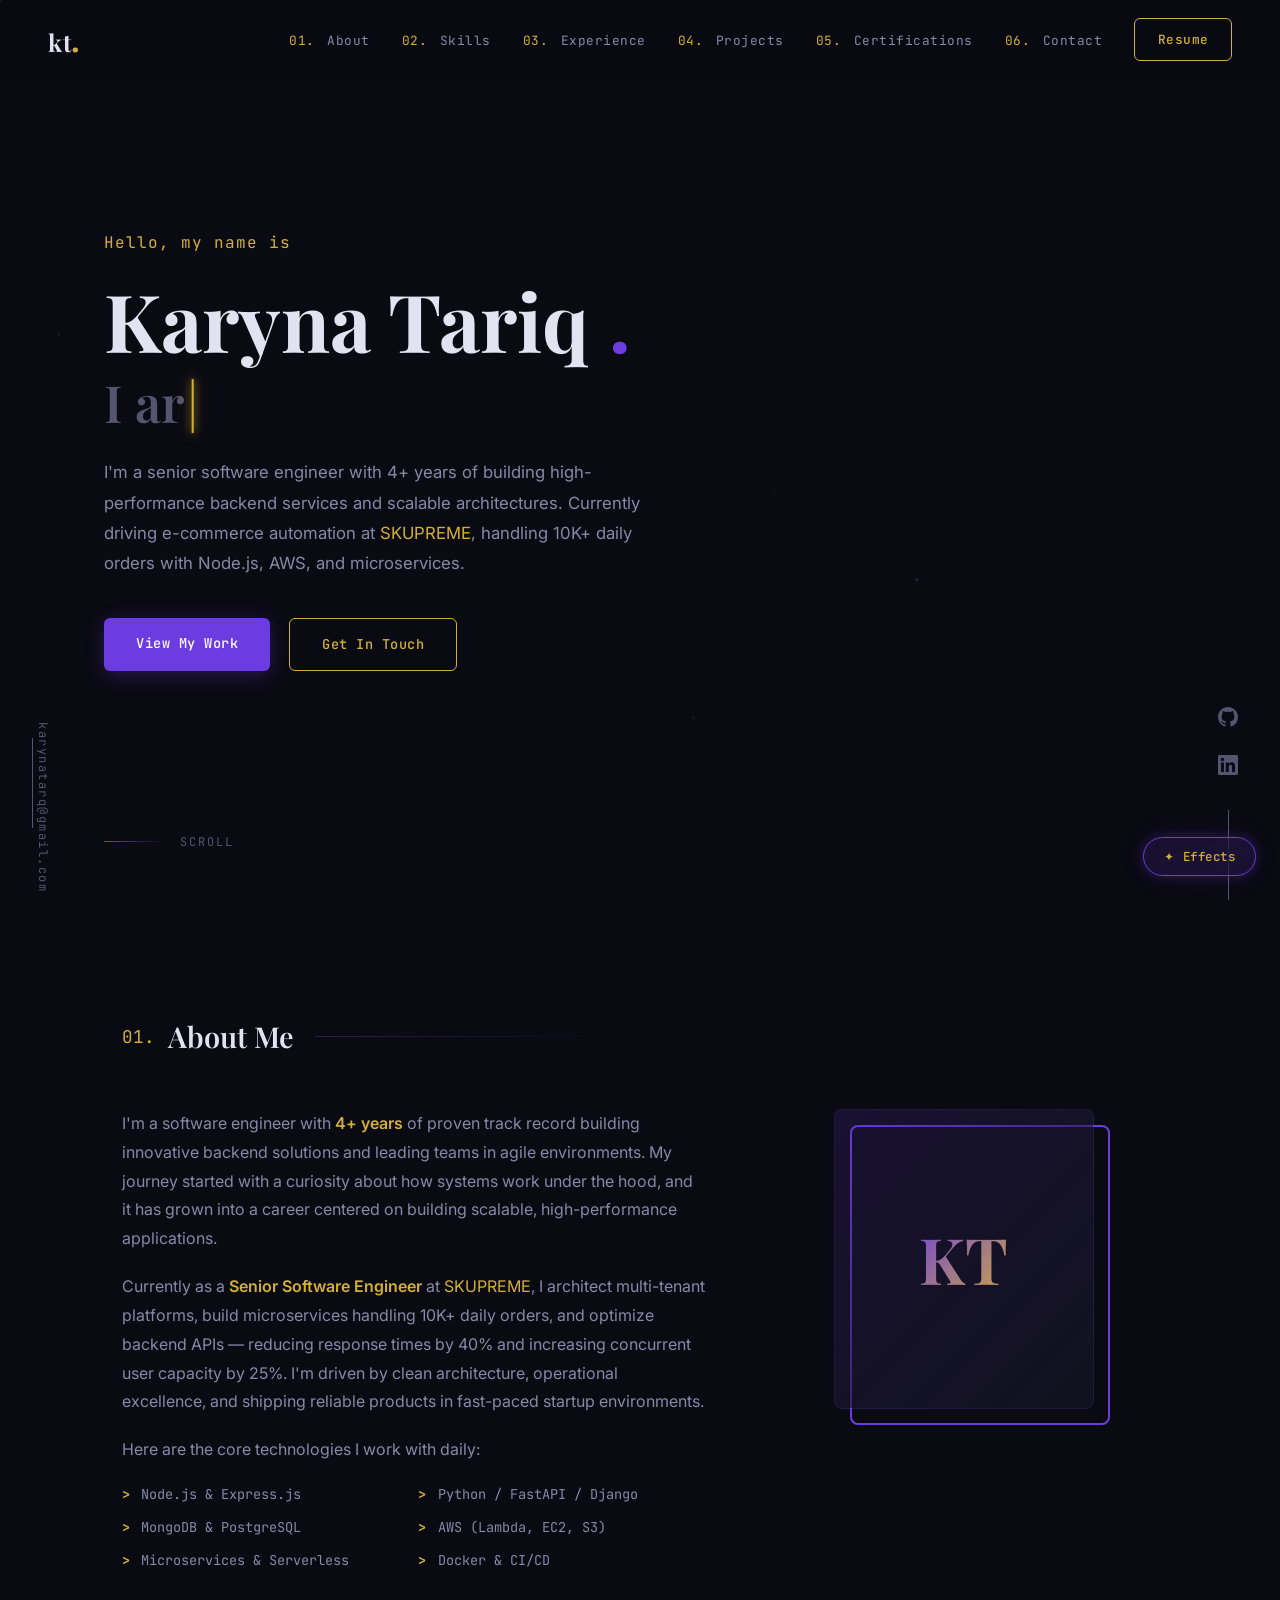
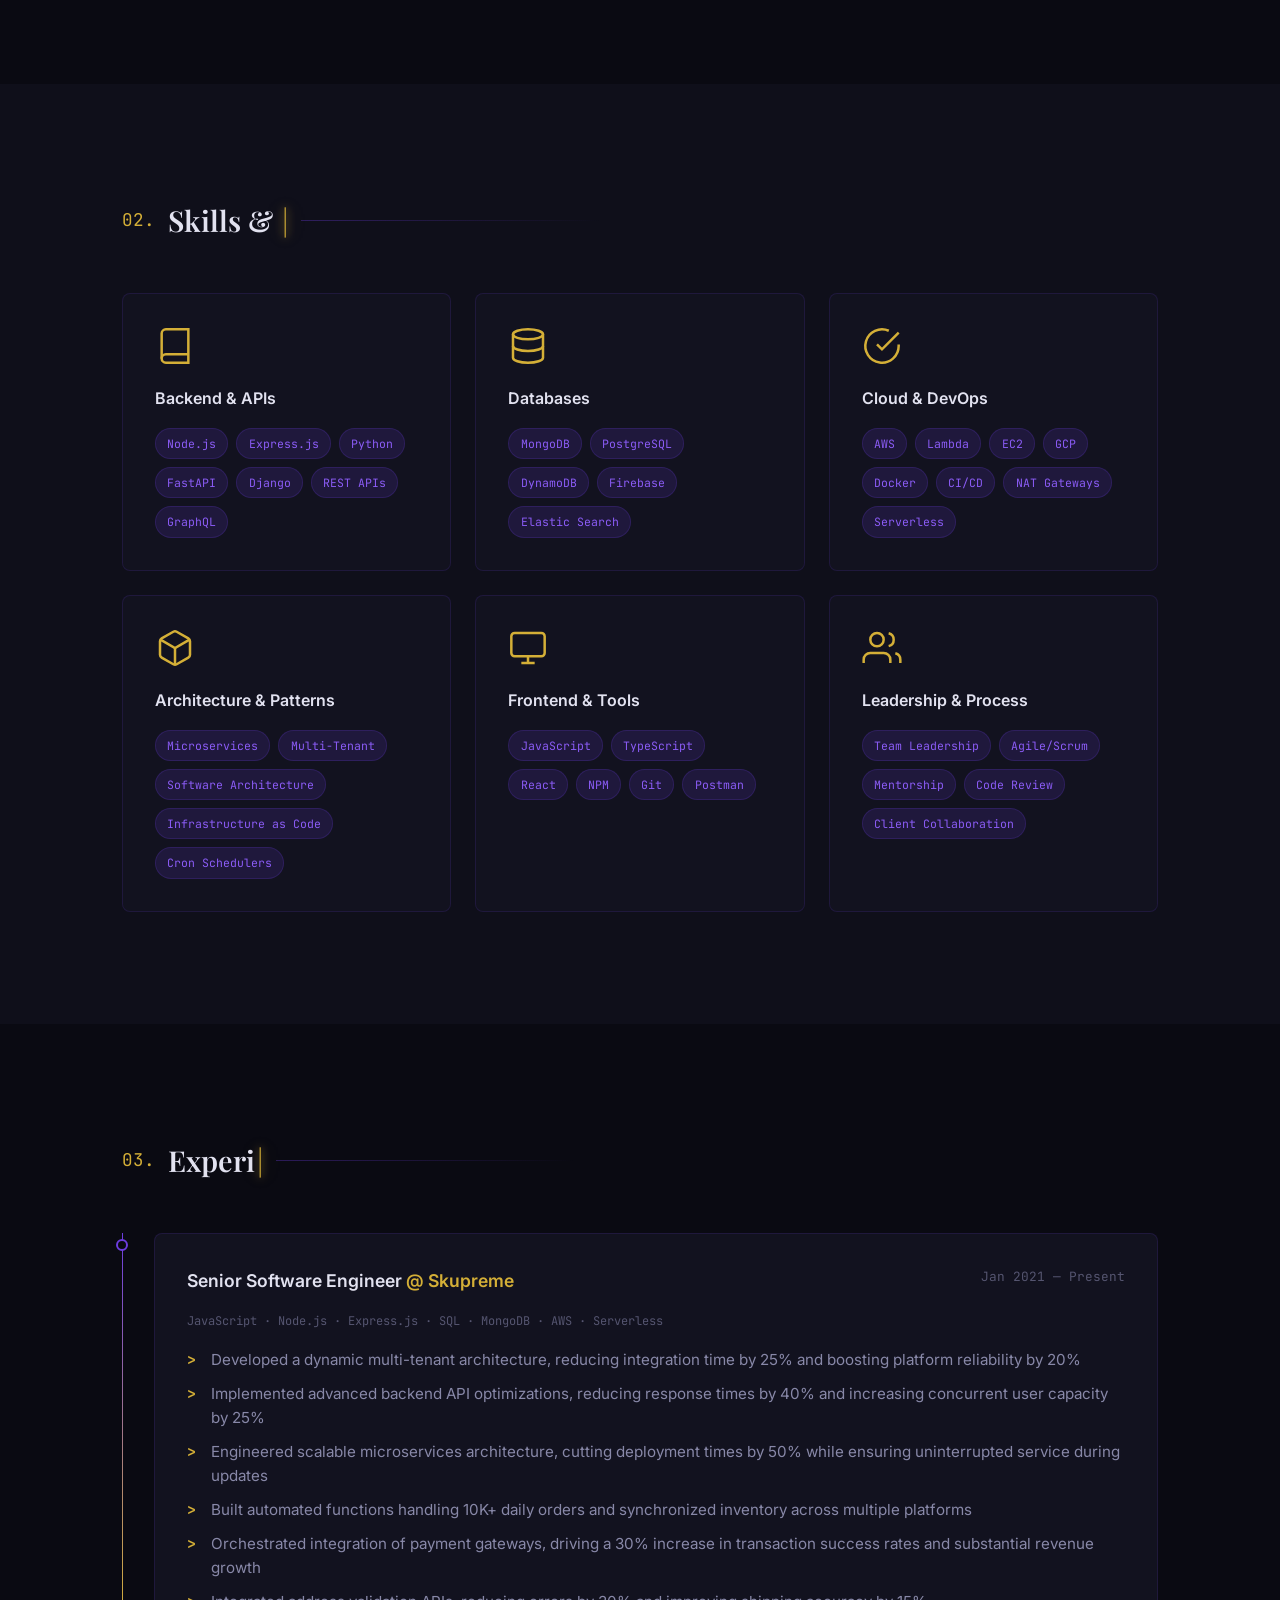
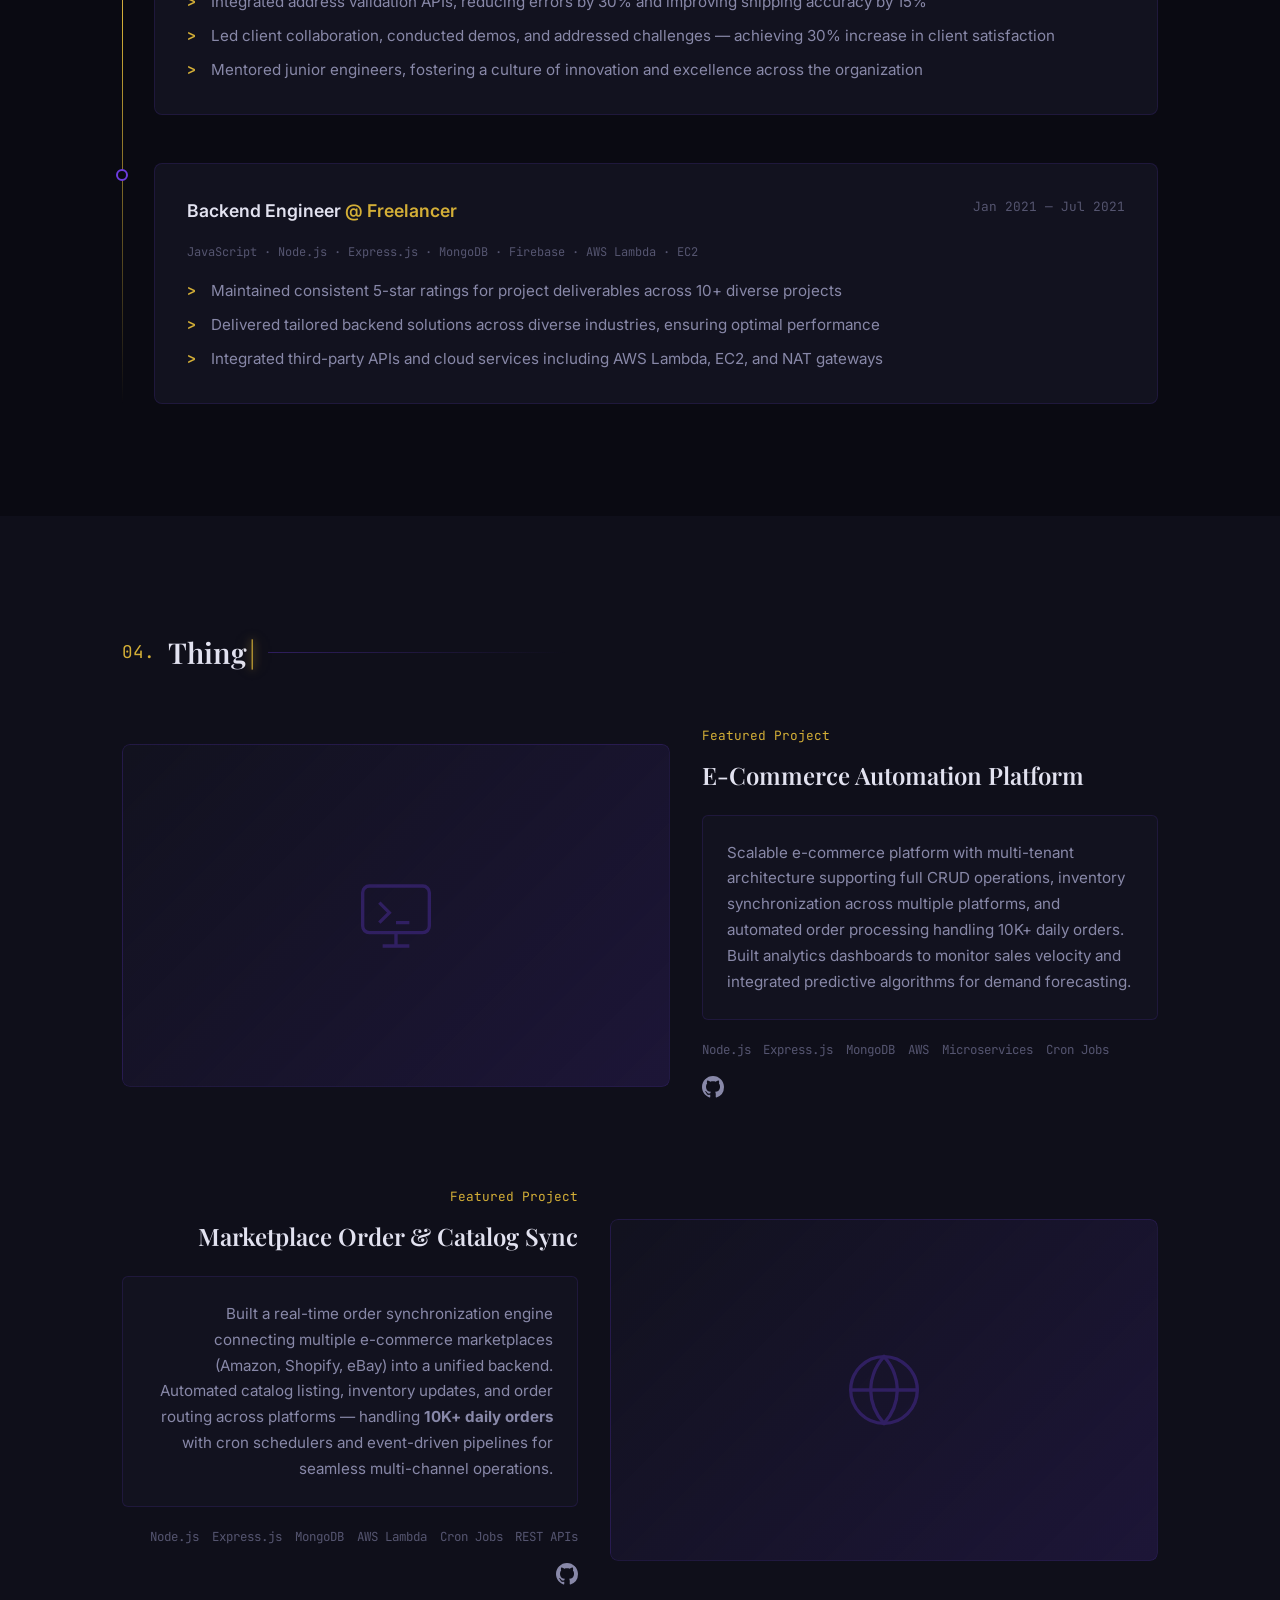
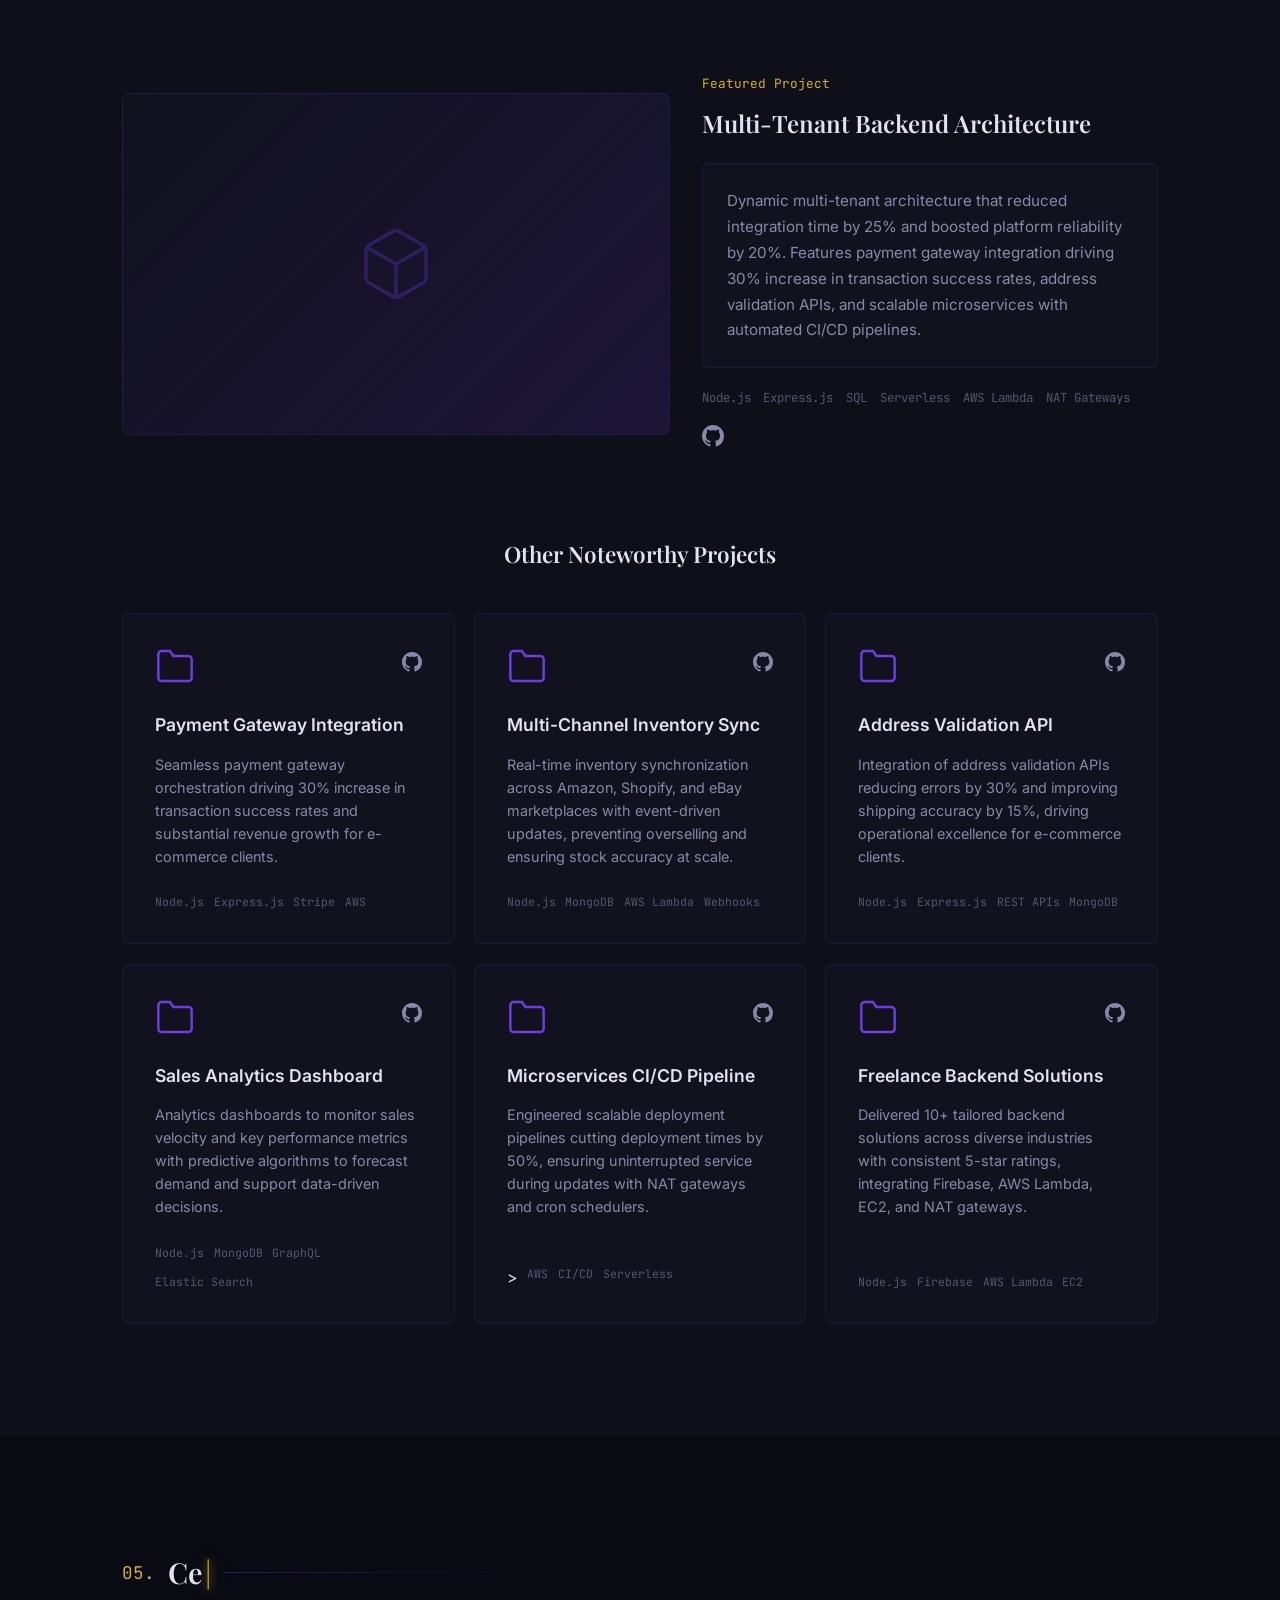
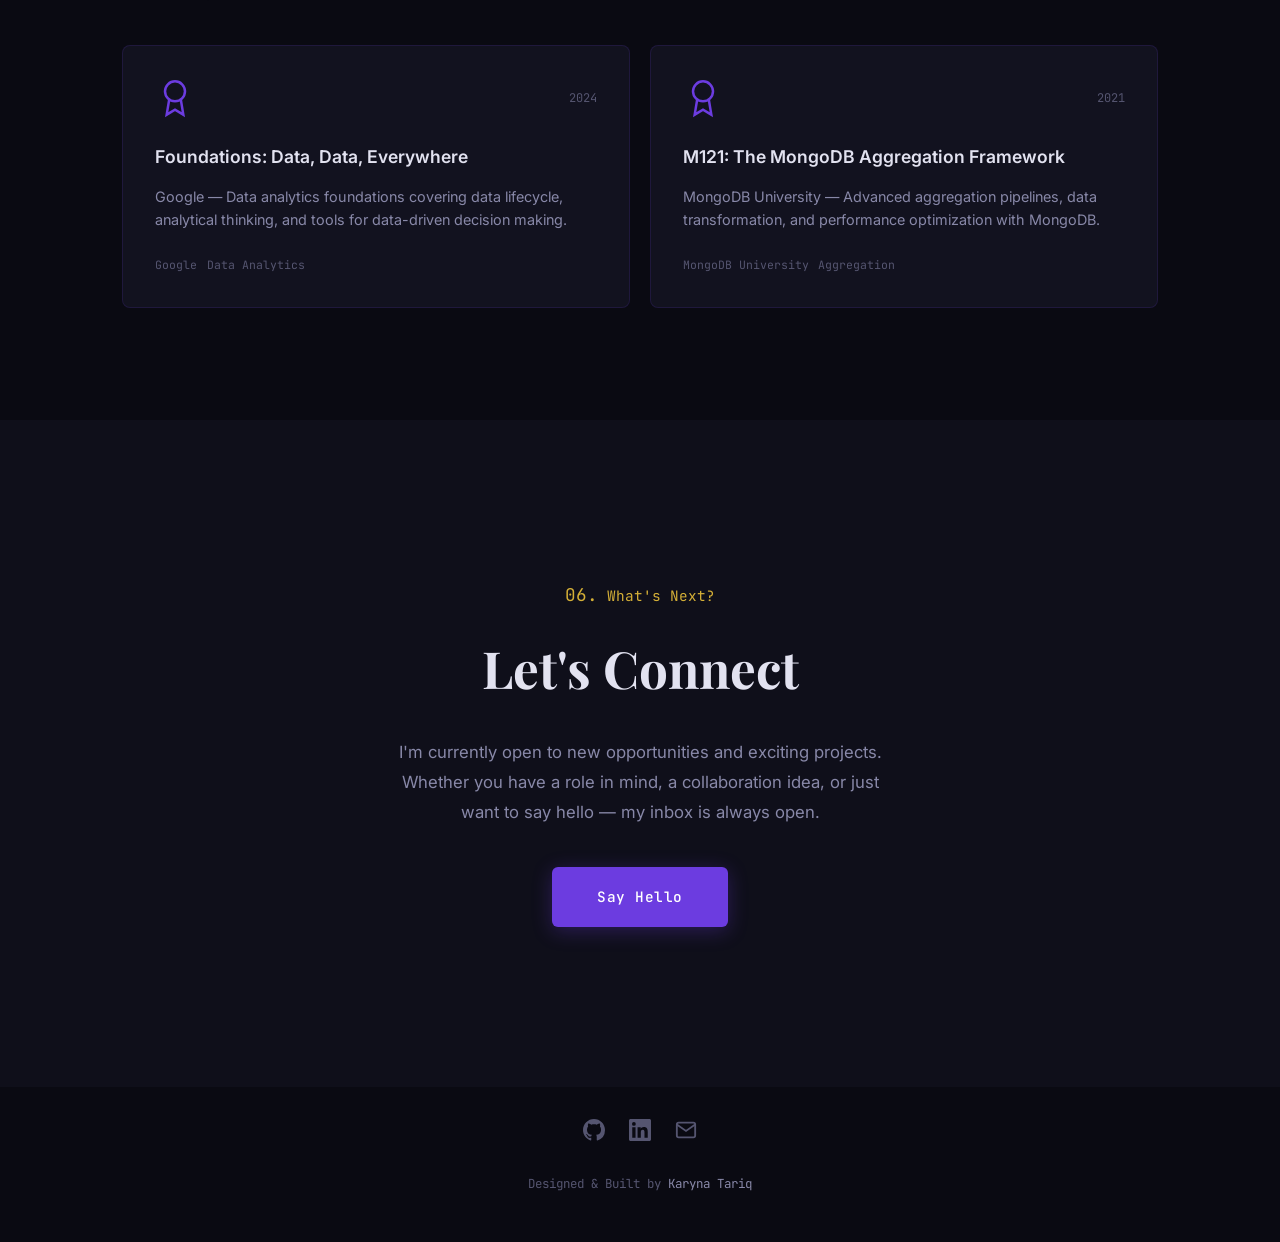
==== index.html @ 2441635c "Initial portfolio with magic animations and effects Made-with: Cursor" ====
<!DOCTYPE html>
<html lang="en">
<head>
  <meta charset="UTF-8" />
  <meta name="viewport" content="width=device-width, initial-scale=1.0" />
  <title>Karyna Tariq — Software Engineer</title>
  <meta name="description" content="Karyna Tariq — Software Engineer specializing in full-stack development, cloud architecture, and building scalable digital experiences." />
  <meta name="theme-color" content="#0a0a12" />
  <link rel="preconnect" href="https://fonts.googleapis.com" />
  <link rel="preconnect" href="https://fonts.gstatic.com" crossorigin />
  <link href="https://fonts.googleapis.com/css2?family=Inter:wght@300;400;500;600;700&family=JetBrains+Mono:wght@400;500&family=Playfair+Display:wght@600;700&display=swap" rel="stylesheet" />
  <link rel="stylesheet" href="style.css" />
</head>
<body>
  <!-- SPOTLIGHT EFFECT -->
  <div class="spotlight" id="spotlight"></div>
  <div class="spotlight-inner" id="spotlightInner"></div>

  <!-- PARTICLES -->
  <canvas id="particles"></canvas>

  <!-- NAVIGATION -->
  <nav class="nav" id="nav">
    <a href="#" class="nav__logo">kt<span class="nav__logo-dot">.</span></a>
    <button class="nav__toggle" id="navToggle" aria-label="Toggle menu">
      <span></span><span></span><span></span>
    </button>
    <ul class="nav__links" id="navLinks">
      <li><a href="#about" class="nav__link"><span class="nav__link-num">01.</span> About</a></li>
      <li><a href="#skills" class="nav__link"><span class="nav__link-num">02.</span> Skills</a></li>
      <li><a href="#experience" class="nav__link"><span class="nav__link-num">03.</span> Experience</a></li>
      <li><a href="#projects" class="nav__link"><span class="nav__link-num">04.</span> Projects</a></li>
      <li><a href="#certifications" class="nav__link"><span class="nav__link-num">05.</span> Certifications</a></li>
      <li><a href="#contact" class="nav__link"><span class="nav__link-num">06.</span> Contact</a></li>
      <li><a href="#" class="btn btn--outline btn--sm">Resume</a></li>
    </ul>
  </nav>

  <!-- EFFECT SWITCHER -->
  <div class="fx-switcher" id="fxSwitcher">
    <button class="fx-switcher__toggle" id="fxToggle" aria-label="Change effect">
      <span>✦</span>
      <span>Effects</span>
    </button>
    <div class="fx-switcher__menu" id="fxMenu">
      <button class="fx-btn active" data-fx="embers">Golden Embers</button>
      <button class="fx-btn" data-fx="sparkle">Sparkles</button>
      <button class="fx-btn" data-fx="smoke">Mystic Smoke</button>
      <button class="fx-btn" data-fx="code">Code Rain</button>
      <button class="fx-btn" data-fx="ink">Ink Splash</button>
      <button class="fx-btn" data-fx="lightning">Lightning</button>
      <button class="fx-btn" data-fx="none">Clean</button>
    </div>
  </div>

  <!-- HERO -->
  <section class="hero" id="hero">
    <div class="hero__content">
      <p class="hero__greeting" data-animate="fade-up" data-delay="200">Hello, my name is</p>
      <h1 class="hero__name" data-animate="fade-up" data-delay="400">
        <span class="typewriter" id="typeName" data-text="Karyna Tariq"></span><span class="hero__dot typewriter-dot" id="typeDot">.</span>
      </h1>
      <h2 class="hero__tagline" data-animate="fade-up" data-delay="600">
        <span class="typewriter" id="typeTagline" data-text="I architect scalable backend systems."></span>
      </h2>
      <p class="hero__description" data-animate="fade-up" data-delay="1800">
        I'm a senior software engineer with 4+ years of building high-performance backend services
        and scalable architectures. Currently driving e-commerce automation at
        <a href="https://skupreme.com" target="_blank" rel="noopener" class="highlight-link">SKUPREME</a>,
        handling 10K+ daily orders with Node.js, AWS, and microservices.
      </p>
      <div class="hero__cta" data-animate="fade-up" data-delay="2200">
        <a href="#projects" class="btn btn--primary">View My Work</a>
        <a href="#contact" class="btn btn--outline">Get In Touch</a>
      </div>
    </div>
    <div class="hero__scroll" data-animate="fade-up" data-delay="1200">
      <div class="hero__scroll-line"></div>
      <span>Scroll</span>
    </div>
  </section>

  <!-- ABOUT -->
  <section class="section" id="about">
    <div class="container">
      <h2 class="section__title" data-animate="fade-up">
        <span class="section__num">01.</span> <span class="typewriter-scroll" data-text="About Me"></span>
      </h2>
      <div class="about">
        <div class="about__text" data-animate="fade-right" data-delay="200">
          <p>
            I'm a software engineer with <strong>4+ years</strong> of proven track record building
            innovative backend solutions and leading teams in agile environments. My journey started
            with a curiosity about how systems work under the hood, and it has grown into a career
            centered on building scalable, high-performance applications.
          </p>
          <p>
            Currently as a <strong>Senior Software Engineer</strong> at
            <a href="https://skupreme.com" target="_blank" rel="noopener" class="highlight-link">SKUPREME</a>,
            I architect multi-tenant platforms, build microservices handling 10K+ daily orders, and
            optimize backend APIs — reducing response times by 40% and increasing concurrent user
            capacity by 25%. I'm driven by clean architecture, operational excellence, and shipping
            reliable products in fast-paced startup environments.
          </p>
          <p>Here are the core technologies I work with daily:</p>
          <ul class="about__tech-list">
            <li>Node.js & Express.js</li>
            <li>Python / FastAPI / Django</li>
            <li>MongoDB & PostgreSQL</li>
            <li>AWS (Lambda, EC2, S3)</li>
            <li>Microservices & Serverless</li>
            <li>Docker & CI/CD</li>
          </ul>
        </div>
        <div class="about__image-wrapper" data-animate="fade-left" data-delay="400">
          <div class="about__image-frame">
            <div class="about__image-placeholder">
              <span class="about__image-initials">KT</span>
            </div>
          </div>
        </div>
      </div>
    </div>
  </section>

  <!-- SKILLS -->
  <section class="section section--alt" id="skills">
    <div class="container">
      <h2 class="section__title" data-animate="fade-up">
        <span class="section__num">02.</span> <span class="typewriter-scroll" data-text="Skills & Expertise"></span>
      </h2>
      <div class="skills-grid" data-stagger="120" data-stagger-dir="alternate">

        <div class="skill-card">
          <div class="skill-card__icon">
            <svg viewBox="0 0 24 24" fill="none" stroke="currentColor" stroke-width="1.5"><path d="M4 19.5A2.5 2.5 0 016.5 17H20"/><path d="M6.5 2H20v20H6.5A2.5 2.5 0 014 19.5v-15A2.5 2.5 0 016.5 2z"/></svg>
          </div>
          <h3 class="skill-card__title">Backend & APIs</h3>
          <div class="skill-card__tags">
            <span>Node.js</span><span>Express.js</span><span>Python</span><span>FastAPI</span><span>Django</span><span>REST APIs</span><span>GraphQL</span>
          </div>
        </div>

        <div class="skill-card">
          <div class="skill-card__icon">
            <svg viewBox="0 0 24 24" fill="none" stroke="currentColor" stroke-width="1.5"><ellipse cx="12" cy="5" rx="9" ry="3"/><path d="M21 12c0 1.66-4 3-9 3s-9-1.34-9-3"/><path d="M3 5v14c0 1.66 4 3 9 3s9-1.34 9-3V5"/></svg>
          </div>
          <h3 class="skill-card__title">Databases</h3>
          <div class="skill-card__tags">
            <span>MongoDB</span><span>PostgreSQL</span><span>DynamoDB</span><span>Firebase</span><span>Elastic Search</span>
          </div>
        </div>

        <div class="skill-card">
          <div class="skill-card__icon">
            <svg viewBox="0 0 24 24" fill="none" stroke="currentColor" stroke-width="1.5"><path d="M22 11.08V12a10 10 0 11-5.93-9.14"/><polyline points="22 4 12 14.01 9 11.01"/></svg>
          </div>
          <h3 class="skill-card__title">Cloud & DevOps</h3>
          <div class="skill-card__tags">
            <span>AWS</span><span>Lambda</span><span>EC2</span><span>GCP</span><span>Docker</span><span>CI/CD</span><span>NAT Gateways</span><span>Serverless</span>
          </div>
        </div>

        <div class="skill-card">
          <div class="skill-card__icon">
            <svg viewBox="0 0 24 24" fill="none" stroke="currentColor" stroke-width="1.5"><path d="M21 16V8a2 2 0 00-1-1.73l-7-4a2 2 0 00-2 0l-7 4A2 2 0 003 8v8a2 2 0 001 1.73l7 4a2 2 0 002 0l7-4A2 2 0 0021 16z"/><polyline points="3.27 6.96 12 12.01 20.73 6.96"/><line x1="12" y1="22.08" x2="12" y2="12"/></svg>
          </div>
          <h3 class="skill-card__title">Architecture & Patterns</h3>
          <div class="skill-card__tags">
            <span>Microservices</span><span>Multi-Tenant</span><span>Software Architecture</span><span>Infrastructure as Code</span><span>Cron Schedulers</span>
          </div>
        </div>

        <div class="skill-card">
          <div class="skill-card__icon">
            <svg viewBox="0 0 24 24" fill="none" stroke="currentColor" stroke-width="1.5"><rect x="2" y="3" width="20" height="14" rx="2"/><path d="M8 21h8M12 17v4"/></svg>
          </div>
          <h3 class="skill-card__title">Frontend & Tools</h3>
          <div class="skill-card__tags">
            <span>JavaScript</span><span>TypeScript</span><span>React</span><span>NPM</span><span>Git</span><span>Postman</span>
          </div>
        </div>

        <div class="skill-card">
          <div class="skill-card__icon">
            <svg viewBox="0 0 24 24" fill="none" stroke="currentColor" stroke-width="1.5"><path d="M17 21v-2a4 4 0 00-4-4H5a4 4 0 00-4 4v2"/><circle cx="9" cy="7" r="4"/><path d="M23 21v-2a4 4 0 00-3-3.87"/><path d="M16 3.13a4 4 0 010 7.75"/></svg>
          </div>
          <h3 class="skill-card__title">Leadership & Process</h3>
          <div class="skill-card__tags">
            <span>Team Leadership</span><span>Agile/Scrum</span><span>Mentorship</span><span>Code Review</span><span>Client Collaboration</span>
          </div>
        </div>

      </div>
    </div>
  </section>

  <!-- EXPERIENCE -->
  <section class="section" id="experience">
    <div class="container">
      <h2 class="section__title" data-animate="fade-up">
        <span class="section__num">03.</span> <span class="typewriter-scroll" data-text="Experience"></span>
      </h2>
      <div class="timeline" data-stagger="250" data-stagger-dir="right">

        <div class="timeline__item">
          <div class="timeline__marker"></div>
          <div class="timeline__content">
            <div class="timeline__header">
              <h3>Senior Software Engineer <span class="highlight-link">@ Skupreme</span></h3>
              <span class="timeline__date">Jan 2021 — Present</span>
            </div>
            <p style="font-family: var(--font-mono); font-size: 0.75rem; color: var(--text-muted); margin-bottom: 1rem;">JavaScript &middot; Node.js &middot; Express.js &middot; SQL &middot; MongoDB &middot; AWS &middot; Serverless</p>
            <ul class="timeline__list">
              <li>Developed a dynamic multi-tenant architecture, reducing integration time by 25% and boosting platform reliability by 20%</li>
              <li>Implemented advanced backend API optimizations, reducing response times by 40% and increasing concurrent user capacity by 25%</li>
              <li>Engineered scalable microservices architecture, cutting deployment times by 50% while ensuring uninterrupted service during updates</li>
              <li>Built automated functions handling 10K+ daily orders and synchronized inventory across multiple platforms</li>
              <li>Orchestrated integration of payment gateways, driving a 30% increase in transaction success rates and substantial revenue growth</li>
              <li>Integrated address validation APIs, reducing errors by 30% and improving shipping accuracy by 15%</li>
              <li>Led client collaboration, conducted demos, and addressed challenges — achieving 30% increase in client satisfaction</li>
              <li>Mentored junior engineers, fostering a culture of innovation and excellence across the organization</li>
            </ul>
          </div>
        </div>

        <div class="timeline__item">
          <div class="timeline__marker"></div>
          <div class="timeline__content">
            <div class="timeline__header">
              <h3>Backend Engineer <span class="highlight-link">@ Freelancer</span></h3>
              <span class="timeline__date">Jan 2021 — Jul 2021</span>
            </div>
            <p style="font-family: var(--font-mono); font-size: 0.75rem; color: var(--text-muted); margin-bottom: 1rem;">JavaScript &middot; Node.js &middot; Express.js &middot; MongoDB &middot; Firebase &middot; AWS Lambda &middot; EC2</p>
            <ul class="timeline__list">
              <li>Maintained consistent 5-star ratings for project deliverables across 10+ diverse projects</li>
              <li>Delivered tailored backend solutions across diverse industries, ensuring optimal performance</li>
              <li>Integrated third-party APIs and cloud services including AWS Lambda, EC2, and NAT gateways</li>
            </ul>
          </div>
        </div>

      </div>
    </div>
  </section>

  <!-- PROJECTS -->
  <section class="section section--alt" id="projects">
    <div class="container">
      <h2 class="section__title" data-animate="fade-up">
        <span class="section__num">04.</span> <span class="typewriter-scroll" data-text="Things I've Built"></span>
      </h2>

      <!-- FEATURED PROJECTS -->
      <div class="featured-projects">

        <article class="featured-project" data-animate="fade-right">
          <div class="featured-project__image">
            <div class="featured-project__image-placeholder">
              <svg viewBox="0 0 24 24" fill="none" stroke="currentColor" stroke-width="1"><rect x="2" y="3" width="20" height="14" rx="2"/><path d="M8 21h8M12 17v4"/><path d="M7 8l3 3-3 3M12 14h4"/></svg>
            </div>
          </div>
          <div class="featured-project__info">
            <p class="featured-project__label">Featured Project</p>
            <h3 class="featured-project__title">E-Commerce Automation Platform</h3>
            <div class="featured-project__desc">
              <p>Scalable e-commerce platform with multi-tenant architecture supporting full CRUD operations, inventory
              synchronization across multiple platforms, and automated order processing handling 10K+ daily orders.
              Built analytics dashboards to monitor sales velocity and integrated predictive algorithms for demand forecasting.</p>
            </div>
            <ul class="featured-project__tech">
              <li>Node.js</li><li>Express.js</li><li>MongoDB</li><li>AWS</li><li>Microservices</li><li>Cron Jobs</li>
            </ul>
            <div class="featured-project__links">
              <a href="https://github.com/karynatariq" aria-label="GitHub" class="featured-project__icon-link">
                <svg viewBox="0 0 24 24" fill="currentColor"><path d="M12 0C5.37 0 0 5.37 0 12c0 5.31 3.435 9.795 8.205 11.385.6.105.825-.255.825-.57 0-.285-.015-1.23-.015-2.235-3.015.555-3.795-.735-4.035-1.41-.135-.345-.72-1.41-1.23-1.695-.42-.225-1.02-.78-.015-.795.945-.015 1.62.87 1.845 1.23 1.08 1.815 2.805 1.305 3.495.99.105-.78.42-1.305.765-1.605-2.67-.3-5.46-1.335-5.46-5.925 0-1.305.465-2.385 1.23-3.225-.12-.3-.54-1.53.12-3.18 0 0 1.005-.315 3.3 1.23.96-.27 1.98-.405 3-.405s2.04.135 3 .405c2.295-1.56 3.3-1.23 3.3-1.23.66 1.65.24 2.88.12 3.18.765.84 1.23 1.905 1.23 3.225 0 4.605-2.805 5.625-5.475 5.925.435.375.81 1.095.81 2.22 0 1.605-.015 2.895-.015 3.3 0 .315.225.69.825.57A12.02 12.02 0 0024 12c0-6.63-5.37-12-12-12z"/></svg>
              </a>
            </div>
          </div>
        </article>

        <article class="featured-project featured-project--reverse" data-animate="fade-left">
          <div class="featured-project__image">
            <div class="featured-project__image-placeholder">
              <svg viewBox="0 0 24 24" fill="none" stroke="currentColor" stroke-width="1"><circle cx="12" cy="12" r="10"/><path d="M2 12h20M12 2a15.3 15.3 0 014 10 15.3 15.3 0 01-4 10 15.3 15.3 0 01-4-10 15.3 15.3 0 014-10z"/></svg>
            </div>
          </div>
          <div class="featured-project__info">
            <p class="featured-project__label">Featured Project</p>
            <h3 class="featured-project__title">Marketplace Order & Catalog Sync</h3>
            <div class="featured-project__desc">
              <p>Built a real-time order synchronization engine connecting multiple e-commerce marketplaces (Amazon, Shopify, eBay)
              into a unified backend. Automated catalog listing, inventory updates, and order routing across platforms — handling
              <strong>10K+ daily orders</strong> with cron schedulers and event-driven pipelines for seamless multi-channel operations.</p>
            </div>
            <ul class="featured-project__tech">
              <li>Node.js</li><li>Express.js</li><li>MongoDB</li><li>AWS Lambda</li><li>Cron Jobs</li><li>REST APIs</li>
            </ul>
            <div class="featured-project__links">
              <a href="https://github.com/karynatariq" aria-label="GitHub" class="featured-project__icon-link">
                <svg viewBox="0 0 24 24" fill="currentColor"><path d="M12 0C5.37 0 0 5.37 0 12c0 5.31 3.435 9.795 8.205 11.385.6.105.825-.255.825-.57 0-.285-.015-1.23-.015-2.235-3.015.555-3.795-.735-4.035-1.41-.135-.345-.72-1.41-1.23-1.695-.42-.225-1.02-.78-.015-.795.945-.015 1.62.87 1.845 1.23 1.08 1.815 2.805 1.305 3.495.99.105-.78.42-1.305.765-1.605-2.67-.3-5.46-1.335-5.46-5.925 0-1.305.465-2.385 1.23-3.225-.12-.3-.54-1.53.12-3.18 0 0 1.005-.315 3.3 1.23.96-.27 1.98-.405 3-.405s2.04.135 3 .405c2.295-1.56 3.3-1.23 3.3-1.23.66 1.65.24 2.88.12 3.18.765.84 1.23 1.905 1.23 3.225 0 4.605-2.805 5.625-5.475 5.925.435.375.81 1.095.81 2.22 0 1.605-.015 2.895-.015 3.3 0 .315.225.69.825.57A12.02 12.02 0 0024 12c0-6.63-5.37-12-12-12z"/></svg>
              </a>
            </div>
          </div>
        </article>

        <article class="featured-project" data-animate="fade-right">
          <div class="featured-project__image">
            <div class="featured-project__image-placeholder">
              <svg viewBox="0 0 24 24" fill="none" stroke="currentColor" stroke-width="1"><path d="M21 16V8a2 2 0 00-1-1.73l-7-4a2 2 0 00-2 0l-7 4A2 2 0 003 8v8a2 2 0 001 1.73l7 4a2 2 0 002 0l7-4A2 2 0 0021 16z"/><polyline points="3.27 6.96 12 12.01 20.73 6.96"/><line x1="12" y1="22.08" x2="12" y2="12"/></svg>
            </div>
          </div>
          <div class="featured-project__info">
            <p class="featured-project__label">Featured Project</p>
            <h3 class="featured-project__title">Multi-Tenant Backend Architecture</h3>
            <div class="featured-project__desc">
              <p>Dynamic multi-tenant architecture that reduced integration time by 25% and boosted platform reliability
              by 20%. Features payment gateway integration driving 30% increase in transaction success rates,
              address validation APIs, and scalable microservices with automated CI/CD pipelines.</p>
            </div>
            <ul class="featured-project__tech">
              <li>Node.js</li><li>Express.js</li><li>SQL</li><li>Serverless</li><li>AWS Lambda</li><li>NAT Gateways</li>
            </ul>
            <div class="featured-project__links">
              <a href="https://github.com/karynatariq" aria-label="GitHub" class="featured-project__icon-link">
                <svg viewBox="0 0 24 24" fill="currentColor"><path d="M12 0C5.37 0 0 5.37 0 12c0 5.31 3.435 9.795 8.205 11.385.6.105.825-.255.825-.57 0-.285-.015-1.23-.015-2.235-3.015.555-3.795-.735-4.035-1.41-.135-.345-.72-1.41-1.23-1.695-.42-.225-1.02-.78-.015-.795.945-.015 1.62.87 1.845 1.23 1.08 1.815 2.805 1.305 3.495.99.105-.78.42-1.305.765-1.605-2.67-.3-5.46-1.335-5.46-5.925 0-1.305.465-2.385 1.23-3.225-.12-.3-.54-1.53.12-3.18 0 0 1.005-.315 3.3 1.23.96-.27 1.98-.405 3-.405s2.04.135 3 .405c2.295-1.56 3.3-1.23 3.3-1.23.66 1.65.24 2.88.12 3.18.765.84 1.23 1.905 1.23 3.225 0 4.605-2.805 5.625-5.475 5.925.435.375.81 1.095.81 2.22 0 1.605-.015 2.895-.015 3.3 0 .315.225.69.825.57A12.02 12.02 0 0024 12c0-6.63-5.37-12-12-12z"/></svg>
              </a>
            </div>
          </div>
        </article>

      </div>

      <!-- OTHER PROJECTS -->
      <h3 class="other-projects__heading" data-animate="fade-up">Other Noteworthy Projects</h3>
      <div class="other-projects-grid" data-stagger="100" data-stagger-dir="alternate">

        <div class="project-card">
          <div class="project-card__header">
            <svg class="project-card__folder" viewBox="0 0 24 24" fill="none" stroke="currentColor" stroke-width="1.5"><path d="M22 19a2 2 0 01-2 2H4a2 2 0 01-2-2V5a2 2 0 012-2h5l2 3h9a2 2 0 012 2z"/></svg>
            <div class="project-card__links">
              <a href="https://github.com/karynatariq" aria-label="GitHub"><svg viewBox="0 0 24 24" fill="currentColor" width="20"><path d="M12 0C5.37 0 0 5.37 0 12c0 5.31 3.435 9.795 8.205 11.385.6.105.825-.255.825-.57 0-.285-.015-1.23-.015-2.235-3.015.555-3.795-.735-4.035-1.41-.135-.345-.72-1.41-1.23-1.695-.42-.225-1.02-.78-.015-.795.945-.015 1.62.87 1.845 1.23 1.08 1.815 2.805 1.305 3.495.99.105-.78.42-1.305.765-1.605-2.67-.3-5.46-1.335-5.46-5.925 0-1.305.465-2.385 1.23-3.225-.12-.3-.54-1.53.12-3.18 0 0 1.005-.315 3.3 1.23.96-.27 1.98-.405 3-.405s2.04.135 3 .405c2.295-1.56 3.3-1.23 3.3-1.23.66 1.65.24 2.88.12 3.18.765.84 1.23 1.905 1.23 3.225 0 4.605-2.805 5.625-5.475 5.925.435.375.81 1.095.81 2.22 0 1.605-.015 2.895-.015 3.3 0 .315.225.69.825.57A12.02 12.02 0 0024 12c0-6.63-5.37-12-12-12z"/></svg></a>
            </div>
          </div>
          <h4 class="project-card__title">Payment Gateway Integration</h4>
          <p class="project-card__desc">Seamless payment gateway orchestration driving 30% increase in transaction success rates and substantial revenue growth for e-commerce clients.</p>
          <ul class="project-card__tech"><li>Node.js</li><li>Express.js</li><li>Stripe</li><li>AWS</li></ul>
        </div>

        <div class="project-card">
          <div class="project-card__header">
            <svg class="project-card__folder" viewBox="0 0 24 24" fill="none" stroke="currentColor" stroke-width="1.5"><path d="M22 19a2 2 0 01-2 2H4a2 2 0 01-2-2V5a2 2 0 012-2h5l2 3h9a2 2 0 012 2z"/></svg>
            <div class="project-card__links">
              <a href="https://github.com/karynatariq" aria-label="GitHub"><svg viewBox="0 0 24 24" fill="currentColor" width="20"><path d="M12 0C5.37 0 0 5.37 0 12c0 5.31 3.435 9.795 8.205 11.385.6.105.825-.255.825-.57 0-.285-.015-1.23-.015-2.235-3.015.555-3.795-.735-4.035-1.41-.135-.345-.72-1.41-1.23-1.695-.42-.225-1.02-.78-.015-.795.945-.015 1.62.87 1.845 1.23 1.08 1.815 2.805 1.305 3.495.99.105-.78.42-1.305.765-1.605-2.67-.3-5.46-1.335-5.46-5.925 0-1.305.465-2.385 1.23-3.225-.12-.3-.54-1.53.12-3.18 0 0 1.005-.315 3.3 1.23.96-.27 1.98-.405 3-.405s2.04.135 3 .405c2.295-1.56 3.3-1.23 3.3-1.23.66 1.65.24 2.88.12 3.18.765.84 1.23 1.905 1.23 3.225 0 4.605-2.805 5.625-5.475 5.925.435.375.81 1.095.81 2.22 0 1.605-.015 2.895-.015 3.3 0 .315.225.69.825.57A12.02 12.02 0 0024 12c0-6.63-5.37-12-12-12z"/></svg></a>
            </div>
          </div>
          <h4 class="project-card__title">Multi-Channel Inventory Sync</h4>
          <p class="project-card__desc">Real-time inventory synchronization across Amazon, Shopify, and eBay marketplaces with event-driven updates, preventing overselling and ensuring stock accuracy at scale.</p>
          <ul class="project-card__tech"><li>Node.js</li><li>MongoDB</li><li>AWS Lambda</li><li>Webhooks</li></ul>
        </div>

        <div class="project-card">
          <div class="project-card__header">
            <svg class="project-card__folder" viewBox="0 0 24 24" fill="none" stroke="currentColor" stroke-width="1.5"><path d="M22 19a2 2 0 01-2 2H4a2 2 0 01-2-2V5a2 2 0 012-2h5l2 3h9a2 2 0 012 2z"/></svg>
            <div class="project-card__links">
              <a href="https://github.com/karynatariq" aria-label="GitHub"><svg viewBox="0 0 24 24" fill="currentColor" width="20"><path d="M12 0C5.37 0 0 5.37 0 12c0 5.31 3.435 9.795 8.205 11.385.6.105.825-.255.825-.57 0-.285-.015-1.23-.015-2.235-3.015.555-3.795-.735-4.035-1.41-.135-.345-.72-1.41-1.23-1.695-.42-.225-1.02-.78-.015-.795.945-.015 1.62.87 1.845 1.23 1.08 1.815 2.805 1.305 3.495.99.105-.78.42-1.305.765-1.605-2.67-.3-5.46-1.335-5.46-5.925 0-1.305.465-2.385 1.23-3.225-.12-.3-.54-1.53.12-3.18 0 0 1.005-.315 3.3 1.23.96-.27 1.98-.405 3-.405s2.04.135 3 .405c2.295-1.56 3.3-1.23 3.3-1.23.66 1.65.24 2.88.12 3.18.765.84 1.23 1.905 1.23 3.225 0 4.605-2.805 5.625-5.475 5.925.435.375.81 1.095.81 2.22 0 1.605-.015 2.895-.015 3.3 0 .315.225.69.825.57A12.02 12.02 0 0024 12c0-6.63-5.37-12-12-12z"/></svg></a>
            </div>
          </div>
          <h4 class="project-card__title">Address Validation API</h4>
          <p class="project-card__desc">Integration of address validation APIs reducing errors by 30% and improving shipping accuracy by 15%, driving operational excellence for e-commerce clients.</p>
          <ul class="project-card__tech"><li>Node.js</li><li>Express.js</li><li>REST APIs</li><li>MongoDB</li></ul>
        </div>

        <div class="project-card">
          <div class="project-card__header">
            <svg class="project-card__folder" viewBox="0 0 24 24" fill="none" stroke="currentColor" stroke-width="1.5"><path d="M22 19a2 2 0 01-2 2H4a2 2 0 01-2-2V5a2 2 0 012-2h5l2 3h9a2 2 0 012 2z"/></svg>
            <div class="project-card__links">
              <a href="https://github.com/karynatariq" aria-label="GitHub"><svg viewBox="0 0 24 24" fill="currentColor" width="20"><path d="M12 0C5.37 0 0 5.37 0 12c0 5.31 3.435 9.795 8.205 11.385.6.105.825-.255.825-.57 0-.285-.015-1.23-.015-2.235-3.015.555-3.795-.735-4.035-1.41-.135-.345-.72-1.41-1.23-1.695-.42-.225-1.02-.78-.015-.795.945-.015 1.62.87 1.845 1.23 1.08 1.815 2.805 1.305 3.495.99.105-.78.42-1.305.765-1.605-2.67-.3-5.46-1.335-5.46-5.925 0-1.305.465-2.385 1.23-3.225-.12-.3-.54-1.53.12-3.18 0 0 1.005-.315 3.3 1.23.96-.27 1.98-.405 3-.405s2.04.135 3 .405c2.295-1.56 3.3-1.23 3.3-1.23.66 1.65.24 2.88.12 3.18.765.84 1.23 1.905 1.23 3.225 0 4.605-2.805 5.625-5.475 5.925.435.375.81 1.095.81 2.22 0 1.605-.015 2.895-.015 3.3 0 .315.225.69.825.57A12.02 12.02 0 0024 12c0-6.63-5.37-12-12-12z"/></svg></a>
            </div>
          </div>
          <h4 class="project-card__title">Sales Analytics Dashboard</h4>
          <p class="project-card__desc">Analytics dashboards to monitor sales velocity and key performance metrics with predictive algorithms to forecast demand and support data-driven decisions.</p>
          <ul class="project-card__tech"><li>Node.js</li><li>MongoDB</li><li>GraphQL</li><li>Elastic Search</li></ul>
        </div>

        <div class="project-card">
          <div class="project-card__header">
            <svg class="project-card__folder" viewBox="0 0 24 24" fill="none" stroke="currentColor" stroke-width="1.5"><path d="M22 19a2 2 0 01-2 2H4a2 2 0 01-2-2V5a2 2 0 012-2h5l2 3h9a2 2 0 012 2z"/></svg>
            <div class="project-card__links">
              <a href="https://github.com/karynatariq" aria-label="GitHub"><svg viewBox="0 0 24 24" fill="currentColor" width="20"><path d="M12 0C5.37 0 0 5.37 0 12c0 5.31 3.435 9.795 8.205 11.385.6.105.825-.255.825-.57 0-.285-.015-1.23-.015-2.235-3.015.555-3.795-.735-4.035-1.41-.135-.345-.72-1.41-1.23-1.695-.42-.225-1.02-.78-.015-.795.945-.015 1.62.87 1.845 1.23 1.08 1.815 2.805 1.305 3.495.99.105-.78.42-1.305.765-1.605-2.67-.3-5.46-1.335-5.46-5.925 0-1.305.465-2.385 1.23-3.225-.12-.3-.54-1.53.12-3.18 0 0 1.005-.315 3.3 1.23.96-.27 1.98-.405 3-.405s2.04.135 3 .405c2.295-1.56 3.3-1.23 3.3-1.23.66 1.65.24 2.88.12 3.18.765.84 1.23 1.905 1.23 3.225 0 4.605-2.805 5.625-5.475 5.925.435.375.81 1.095.81 2.22 0 1.605-.015 2.895-.015 3.3 0 .315.225.69.825.57A12.02 12.02 0 0024 12c0-6.63-5.37-12-12-12z"/></svg></a>
            </div>
          </div>
          <h4 class="project-card__title">Microservices CI/CD Pipeline</h4>
          <p class="project-card__desc">Engineered scalable deployment pipelines cutting deployment times by 50%, ensuring uninterrupted service during updates with NAT gateways and cron schedulers.</p>
          <ul class="project-card__tech">><li>AWS</li><li>CI/CD</li><li>Serverless</li></ul>
        </div>

        <div class="project-card">
          <div class="project-card__header">
            <svg class="project-card__folder" viewBox="0 0 24 24" fill="none" stroke="currentColor" stroke-width="1.5"><path d="M22 19a2 2 0 01-2 2H4a2 2 0 01-2-2V5a2 2 0 012-2h5l2 3h9a2 2 0 012 2z"/></svg>
            <div class="project-card__links">
              <a href="https://github.com/karynatariq" aria-label="GitHub"><svg viewBox="0 0 24 24" fill="currentColor" width="20"><path d="M12 0C5.37 0 0 5.37 0 12c0 5.31 3.435 9.795 8.205 11.385.6.105.825-.255.825-.57 0-.285-.015-1.23-.015-2.235-3.015.555-3.795-.735-4.035-1.41-.135-.345-.72-1.41-1.23-1.695-.42-.225-1.02-.78-.015-.795.945-.015 1.62.87 1.845 1.23 1.08 1.815 2.805 1.305 3.495.99.105-.78.42-1.305.765-1.605-2.67-.3-5.46-1.335-5.46-5.925 0-1.305.465-2.385 1.23-3.225-.12-.3-.54-1.53.12-3.18 0 0 1.005-.315 3.3 1.23.96-.27 1.98-.405 3-.405s2.04.135 3 .405c2.295-1.56 3.3-1.23 3.3-1.23.66 1.65.24 2.88.12 3.18.765.84 1.23 1.905 1.23 3.225 0 4.605-2.805 5.625-5.475 5.925.435.375.81 1.095.81 2.22 0 1.605-.015 2.895-.015 3.3 0 .315.225.69.825.57A12.02 12.02 0 0024 12c0-6.63-5.37-12-12-12z"/></svg></a>
            </div>
          </div>
          <h4 class="project-card__title">Freelance Backend Solutions</h4>
          <p class="project-card__desc">Delivered 10+ tailored backend solutions across diverse industries with consistent 5-star ratings, integrating Firebase, AWS Lambda, EC2, and NAT gateways.</p>
          <ul class="project-card__tech"><li>Node.js</li><li>Firebase</li><li>AWS Lambda</li><li>EC2</li></ul>
        </div>

      </div>
    </div>
  </section>

  <!-- CERTIFICATIONS -->
  <section class="section" id="certifications">
    <div class="container">
      <h2 class="section__title" data-animate="fade-up">
        <span class="section__num">05.</span> <span class="typewriter-scroll" data-text="Certifications"></span>
      </h2>
      <div class="other-projects-grid" style="grid-template-columns: repeat(2, 1fr);" data-stagger="200" data-stagger-dir="alternate">
        <div class="project-card">
          <div class="project-card__header">
            <svg class="project-card__folder" viewBox="0 0 24 24" fill="none" stroke="currentColor" stroke-width="1.5"><circle cx="12" cy="8" r="6"/><path d="M15.477 12.89L17 22l-5-3-5 3 1.523-9.11"/></svg>
            <span style="font-family: var(--font-mono); font-size: 0.75rem; color: var(--text-muted);">2024</span>
          </div>
          <h4 class="project-card__title">Foundations: Data, Data, Everywhere</h4>
          <p class="project-card__desc">Google — Data analytics foundations covering data lifecycle, analytical thinking, and tools for data-driven decision making.</p>
          <ul class="project-card__tech"><li>Google</li><li>Data Analytics</li></ul>
        </div>
        <div class="project-card">
          <div class="project-card__header">
            <svg class="project-card__folder" viewBox="0 0 24 24" fill="none" stroke="currentColor" stroke-width="1.5"><circle cx="12" cy="8" r="6"/><path d="M15.477 12.89L17 22l-5-3-5 3 1.523-9.11"/></svg>
            <span style="font-family: var(--font-mono); font-size: 0.75rem; color: var(--text-muted);">2021</span>
          </div>
          <h4 class="project-card__title">M121: The MongoDB Aggregation Framework</h4>
          <p class="project-card__desc">MongoDB University — Advanced aggregation pipelines, data transformation, and performance optimization with MongoDB.</p>
          <ul class="project-card__tech"><li>MongoDB University</li><li>Aggregation</li></ul>
        </div>
      </div>
    </div>
  </section>

  <!-- CONTACT -->
  <section class="section section--alt" id="contact">
    <div class="container container--narrow">
      <div class="contact" data-animate="fade-up">
        <p class="contact__overline"><span class="section__num">06.</span> What's Next?</p>
        <h2 class="contact__title">Let's Connect</h2>
        <p class="contact__text">
          I'm currently open to new opportunities and exciting projects. Whether you have a role
          in mind, a collaboration idea, or just want to say hello — my inbox is always open.
        </p>
        <a href="mailto:karynatarq@gmail.com" class="btn btn--primary btn--lg">Say Hello</a>
      </div>
    </div>
  </section>

  <!-- FOOTER -->
  <footer class="footer">
    <div class="footer__social">
      <a href="https://github.com/karynatariq" target="_blank" rel="noopener" aria-label="GitHub">
        <svg viewBox="0 0 24 24" fill="currentColor"><path d="M12 0C5.37 0 0 5.37 0 12c0 5.31 3.435 9.795 8.205 11.385.6.105.825-.255.825-.57 0-.285-.015-1.23-.015-2.235-3.015.555-3.795-.735-4.035-1.41-.135-.345-.72-1.41-1.23-1.695-.42-.225-1.02-.78-.015-.795.945-.015 1.62.87 1.845 1.23 1.08 1.815 2.805 1.305 3.495.99.105-.78.42-1.305.765-1.605-2.67-.3-5.46-1.335-5.46-5.925 0-1.305.465-2.385 1.23-3.225-.12-.3-.54-1.53.12-3.18 0 0 1.005-.315 3.3 1.23.96-.27 1.98-.405 3-.405s2.04.135 3 .405c2.295-1.56 3.3-1.23 3.3-1.23.66 1.65.24 2.88.12 3.18.765.84 1.23 1.905 1.23 3.225 0 4.605-2.805 5.625-5.475 5.925.435.375.81 1.095.81 2.22 0 1.605-.015 2.895-.015 3.3 0 .315.225.69.825.57A12.02 12.02 0 0024 12c0-6.63-5.37-12-12-12z"/></svg>
      </a>
      <a href="https://www.linkedin.com/in/karyna-tariq/" target="_blank" rel="noopener" aria-label="LinkedIn">
        <svg viewBox="0 0 24 24" fill="currentColor"><path d="M20.447 20.452h-3.554v-5.569c0-1.328-.027-3.037-1.852-3.037-1.853 0-2.136 1.445-2.136 2.939v5.667H9.351V9h3.414v1.561h.046c.477-.9 1.637-1.85 3.37-1.85 3.601 0 4.267 2.37 4.267 5.455v6.286zM5.337 7.433a2.062 2.062 0 01-2.063-2.065 2.064 2.064 0 112.063 2.065zm1.782 13.019H3.555V9h3.564v11.452zM22.225 0H1.771C.792 0 0 .774 0 1.729v20.542C0 23.227.792 24 1.771 24h20.451C23.2 24 24 23.227 24 22.271V1.729C24 .774 23.2 0 22.222 0h.003z"/></svg>
      </a>
      <a href="mailto:karynatarq@gmail.com" aria-label="Email">
        <svg viewBox="0 0 24 24" fill="none" stroke="currentColor" stroke-width="2"><path d="M4 4h16c1.1 0 2 .9 2 2v12c0 1.1-.9 2-2 2H4c-1.1 0-2-.9-2-2V6c0-1.1.9-2 2-2z"/><polyline points="22,6 12,13 2,6"/></svg>
      </a>
    </div>
    <p class="footer__credit">
      Designed & Built by <a href="https://github.com/karynatariq">Karyna Tariq</a>
    </p>
  </footer>

  <!-- SIDE ELEMENTS -->
  <div class="side-element side-element--left">
    <a href="mailto:karynatarq@gmail.com" class="side-element__email">karynatarq@gmail.com</a>
  </div>
  <div class="side-element side-element--right">
    <div class="side-element__social">
      <a href="https://github.com/karynatariq" target="_blank" rel="noopener" aria-label="GitHub">
        <svg viewBox="0 0 24 24" fill="currentColor" width="20" height="20"><path d="M12 0C5.37 0 0 5.37 0 12c0 5.31 3.435 9.795 8.205 11.385.6.105.825-.255.825-.57 0-.285-.015-1.23-.015-2.235-3.015.555-3.795-.735-4.035-1.41-.135-.345-.72-1.41-1.23-1.695-.42-.225-1.02-.78-.015-.795.945-.015 1.62.87 1.845 1.23 1.08 1.815 2.805 1.305 3.495.99.105-.78.42-1.305.765-1.605-2.67-.3-5.46-1.335-5.46-5.925 0-1.305.465-2.385 1.23-3.225-.12-.3-.54-1.53.12-3.18 0 0 1.005-.315 3.3 1.23.96-.27 1.98-.405 3-.405s2.04.135 3 .405c2.295-1.56 3.3-1.23 3.3-1.23.66 1.65.24 2.88.12 3.18.765.84 1.23 1.905 1.23 3.225 0 4.605-2.805 5.625-5.475 5.925.435.375.81 1.095.81 2.22 0 1.605-.015 2.895-.015 3.3 0 .315.225.69.825.57A12.02 12.02 0 0024 12c0-6.63-5.37-12-12-12z"/></svg>
      </a>
      <a href="https://www.linkedin.com/in/karyna-tariq/" target="_blank" rel="noopener" aria-label="LinkedIn">
        <svg viewBox="0 0 24 24" fill="currentColor" width="20" height="20"><path d="M20.447 20.452h-3.554v-5.569c0-1.328-.027-3.037-1.852-3.037-1.853 0-2.136 1.445-2.136 2.939v5.667H9.351V9h3.414v1.561h.046c.477-.9 1.637-1.85 3.37-1.85 3.601 0 4.267 2.37 4.267 5.455v6.286zM5.337 7.433a2.062 2.062 0 01-2.063-2.065 2.064 2.064 0 112.063 2.065zm1.782 13.019H3.555V9h3.564v11.452zM22.225 0H1.771C.792 0 0 .774 0 1.729v20.542C0 23.227.792 24 1.771 24h20.451C23.2 24 24 23.227 24 22.271V1.729C24 .774 23.2 0 22.222 0h.003z"/></svg>
      </a>
    </div>
  </div>

  <script src="script.js"></script>
</body>
</html>
---- style.css ----
/* ============================================================
   KARYNA TARIQ — Portfolio
   Theme: Dark & Elegant (Deep Purple / Gold)
   ============================================================ */

/* --- CUSTOM PROPERTIES --- */
:root {
  --bg-primary: #0a0a12;
  --bg-secondary: #0f0f1a;
  --bg-card: #12121f;
  --bg-card-hover: #1a1a2e;

  --text-primary: #e2e2f0;
  --text-secondary: #8888a8;
  --text-muted: #555570;

  --accent-purple: #6c3ce0;
  --accent-purple-light: #8b5cf6;
  --accent-purple-glow: rgba(108, 60, 224, 0.15);
  --accent-gold: #d4af37;
  --accent-gold-light: #e8c957;
  --accent-gold-glow: rgba(212, 175, 55, 0.1);

  --border-color: rgba(108, 60, 224, 0.15);
  --border-color-hover: rgba(108, 60, 224, 0.35);

  --font-sans: 'Inter', -apple-system, BlinkMacSystemFont, 'Segoe UI', sans-serif;
  --font-mono: 'JetBrains Mono', 'Fira Code', monospace;
  --font-display: 'Playfair Display', Georgia, serif;

  --nav-height: 80px;
  --side-width: 40px;
  --max-width: 1100px;
  --transition: 0.3s cubic-bezier(0.4, 0, 0.2, 1);
  --transition-slow: 0.6s cubic-bezier(0.4, 0, 0.2, 1);
}

/* --- RESET & BASE --- */
*, *::before, *::after { box-sizing: border-box; margin: 0; padding: 0; }

html {
  scroll-behavior: smooth;
  scroll-padding-top: var(--nav-height);
}

body {
  font-family: var(--font-sans);
  background: var(--bg-primary);
  color: var(--text-primary);
  line-height: 1.7;
  font-size: 16px;
  overflow-x: hidden;
  -webkit-font-smoothing: antialiased;
}

::selection {
  background: var(--accent-purple);
  color: #fff;
}

a { color: var(--accent-gold); text-decoration: none; transition: var(--transition); }
a:hover { color: var(--accent-gold-light); }

ul { list-style: none; }
img { max-width: 100%; display: block; }

.container { max-width: var(--max-width); margin: 0 auto; padding: 0 2rem; }
.container--narrow { max-width: 700px; margin: 0 auto; padding: 0 2rem; }

/* --- SPOTLIGHT EFFECT --- */
.spotlight {
  position: fixed;
  width: 800px;
  height: 800px;
  border-radius: 50%;
  background: radial-gradient(
    circle,
    rgba(108, 60, 224, 0.08) 0%,
    rgba(108, 60, 224, 0.04) 30%,
    transparent 70%
  );
  pointer-events: none;
  z-index: 1;
  transform: translate(-50%, -50%);
  opacity: 0;
  transition: opacity 0.4s;
}

.spotlight-inner {
  position: fixed;
  width: 350px;
  height: 350px;
  border-radius: 50%;
  background: radial-gradient(
    circle,
    rgba(212, 175, 55, 0.06) 0%,
    rgba(108, 60, 224, 0.03) 40%,
    transparent 70%
  );
  pointer-events: none;
  z-index: 1;
  transform: translate(-50%, -50%);
  opacity: 0;
  transition: opacity 0.4s;
}

body:hover .spotlight,
body:hover .spotlight-inner { opacity: 1; }

.spotlight.active {
  width: 1000px;
  height: 1000px;
  background: radial-gradient(
    circle,
    rgba(108, 60, 224, 0.12) 0%,
    rgba(212, 175, 55, 0.04) 30%,
    transparent 65%
  );
}

.spotlight-inner.active {
  width: 450px;
  height: 450px;
  background: radial-gradient(
    circle,
    rgba(212, 175, 55, 0.1) 0%,
    rgba(108, 60, 224, 0.05) 40%,
    transparent 70%
  );
}

/* --- PARTICLES --- */
#particles {
  position: fixed;
  top: 0;
  left: 0;
  width: 100%;
  height: 100%;
  z-index: 0;
  pointer-events: none;
}

/* --- HIGHLIGHT LINK --- */
.highlight-link {
  color: var(--accent-gold);
  position: relative;
}
.highlight-link::after {
  content: '';
  position: absolute;
  bottom: -2px;
  left: 0;
  width: 0;
  height: 1px;
  background: var(--accent-gold);
  transition: var(--transition);
}
.highlight-link:hover::after { width: 100%; }

/* --- BUTTONS --- */
.btn {
  display: inline-block;
  padding: 0.85rem 2rem;
  border-radius: 6px;
  font-family: var(--font-mono);
  font-size: 0.85rem;
  font-weight: 500;
  letter-spacing: 0.5px;
  cursor: pointer;
  transition: var(--transition);
  border: none;
  text-align: center;
}
.btn--primary {
  background: var(--accent-purple);
  color: #fff;
  box-shadow: 0 4px 20px rgba(108, 60, 224, 0.3);
}
.btn--primary:hover {
  background: var(--accent-purple-light);
  color: #fff;
  transform: translateY(-2px);
  box-shadow: 0 8px 30px rgba(108, 60, 224, 0.4);
}
.btn--outline {
  background: transparent;
  color: var(--accent-gold);
  border: 1px solid var(--accent-gold);
}
.btn--outline:hover {
  background: var(--accent-gold-glow);
  color: var(--accent-gold-light);
  transform: translateY(-2px);
}
.btn--sm { padding: 0.6rem 1.4rem; font-size: 0.8rem; }
.btn--lg { padding: 1.1rem 2.8rem; font-size: 0.9rem; }

/* ============================================================
   NAVIGATION
   ============================================================ */
.nav {
  position: fixed;
  top: 0;
  left: 0;
  right: 0;
  height: var(--nav-height);
  display: flex;
  align-items: center;
  justify-content: space-between;
  padding: 0 3rem;
  z-index: 100;
  background: rgba(10, 10, 18, 0.85);
  backdrop-filter: blur(20px);
  -webkit-backdrop-filter: blur(20px);
  border-bottom: 1px solid transparent;
  transition: var(--transition);
}

.nav--scrolled {
  border-bottom-color: var(--border-color);
  box-shadow: 0 10px 30px rgba(0, 0, 0, 0.3);
}

.nav__logo {
  font-family: var(--font-display);
  font-size: 1.5rem;
  font-weight: 700;
  color: var(--text-primary);
  letter-spacing: 0.5px;
}
.nav__logo:hover { color: var(--text-primary); }
.nav__logo-dot { color: var(--accent-gold); font-size: 2rem; }

.nav__links {
  display: flex;
  align-items: center;
  gap: 2rem;
}

.nav__link {
  font-family: var(--font-mono);
  font-size: 0.8rem;
  color: var(--text-secondary);
  letter-spacing: 0.5px;
}
.nav__link:hover { color: var(--accent-gold); }
.nav__link-num { color: var(--accent-gold); margin-right: 4px; }

.nav__toggle {
  display: none;
  flex-direction: column;
  gap: 5px;
  background: none;
  border: none;
  cursor: pointer;
  padding: 4px;
  z-index: 110;
}
.nav__toggle span {
  width: 28px;
  height: 2px;
  background: var(--accent-gold);
  transition: var(--transition);
  border-radius: 2px;
}

/* ============================================================
   HERO
   ============================================================ */
.hero {
  min-height: 100vh;
  display: flex;
  flex-direction: column;
  justify-content: center;
  padding: 0 3rem;
  padding-left: calc(var(--side-width) + 4rem);
  position: relative;
  z-index: 1;
}

.hero__greeting {
  font-family: var(--font-mono);
  font-size: 1rem;
  color: var(--accent-gold);
  margin-bottom: 1.2rem;
  letter-spacing: 1px;
}

.hero__name {
  font-family: var(--font-display);
  font-size: clamp(2.8rem, 7vw, 5rem);
  font-weight: 700;
  color: var(--text-primary);
  line-height: 1.1;
  margin-bottom: 0.5rem;
}
.hero__dot { color: var(--accent-purple); }

.hero__tagline {
  font-family: var(--font-display);
  font-size: clamp(1.8rem, 4.5vw, 3.2rem);
  font-weight: 600;
  color: var(--text-muted);
  line-height: 1.2;
  margin-bottom: 1.5rem;
}

.hero__description {
  max-width: 540px;
  color: var(--text-secondary);
  font-size: 1.05rem;
  line-height: 1.8;
  margin-bottom: 2.5rem;
}

.hero__cta {
  display: flex;
  gap: 1.2rem;
  flex-wrap: wrap;
}

.hero__scroll {
  position: absolute;
  bottom: 3rem;
  left: calc(var(--side-width) + 4rem);
  display: flex;
  align-items: center;
  gap: 1rem;
  font-family: var(--font-mono);
  font-size: 0.75rem;
  color: var(--text-muted);
  letter-spacing: 2px;
  text-transform: uppercase;
}

.hero__scroll-line {
  width: 60px;
  height: 1px;
  background: linear-gradient(90deg, var(--accent-purple), transparent);
  animation: scrollPulse 2s ease-in-out infinite;
}

@keyframes scrollPulse {
  0%, 100% { opacity: 0.3; }
  50% { opacity: 1; }
}

/* ============================================================
   SECTIONS
   ============================================================ */
.section {
  padding: 7rem 0;
  position: relative;
  z-index: 1;
}

.section--alt {
  background: var(--bg-secondary);
}

.section__title {
  font-family: var(--font-display);
  font-size: 1.8rem;
  font-weight: 600;
  color: var(--text-primary);
  margin-bottom: 3rem;
  display: flex;
  align-items: center;
  gap: 0.8rem;
  white-space: nowrap;
}
.section__title::after {
  content: '';
  flex: 1;
  height: 1px;
  background: linear-gradient(90deg, var(--border-color-hover), transparent);
  max-width: 300px;
}
.section__num {
  font-family: var(--font-mono);
  font-size: 1.1rem;
  color: var(--accent-gold);
  font-weight: 400;
}

/* ============================================================
   ABOUT
   ============================================================ */
.about {
  display: grid;
  grid-template-columns: 3fr 2fr;
  gap: 4rem;
  align-items: start;
}

.about__text p {
  color: var(--text-secondary);
  margin-bottom: 1.2rem;
  font-size: 1rem;
  line-height: 1.8;
}
.about__text strong { color: var(--accent-gold); font-weight: 600; }

.about__tech-list {
  display: grid;
  grid-template-columns: repeat(2, 1fr);
  gap: 0.6rem;
  margin-top: 1.2rem;
}
.about__tech-list li {
  font-family: var(--font-mono);
  font-size: 0.85rem;
  color: var(--text-secondary);
  padding-left: 1.2rem;
  position: relative;
}
.about__tech-list li::before {
  content: '>';
  position: absolute;
  left: 0;
  color: var(--accent-gold);
  font-weight: bold;
}

.about__image-wrapper {
  display: flex;
  justify-content: center;
}

.about__image-frame {
  position: relative;
  width: 260px;
  height: 300px;
  border-radius: 8px;
}
.about__image-frame::before {
  content: '';
  position: absolute;
  top: 16px;
  left: 16px;
  right: -16px;
  bottom: -16px;
  border: 2px solid var(--accent-purple);
  border-radius: 8px;
  transition: var(--transition);
  z-index: -1;
}
.about__image-frame:hover::before {
  top: 12px;
  left: 12px;
}

.about__image-placeholder {
  width: 100%;
  height: 100%;
  border-radius: 8px;
  background: linear-gradient(135deg, var(--accent-purple-glow), var(--bg-card));
  border: 1px solid var(--border-color);
  display: flex;
  align-items: center;
  justify-content: center;
  overflow: hidden;
  transition: var(--transition);
}
.about__image-placeholder:hover {
  border-color: var(--accent-purple);
}

.about__image-initials {
  font-family: var(--font-display);
  font-size: 4rem;
  font-weight: 700;
  background: linear-gradient(135deg, var(--accent-purple), var(--accent-gold));
  -webkit-background-clip: text;
  -webkit-text-fill-color: transparent;
  background-clip: text;
}

/* ============================================================
   SKILLS
   ============================================================ */
.skills-grid {
  display: grid;
  grid-template-columns: repeat(3, 1fr);
  gap: 1.5rem;
}

.skill-card {
  background: var(--bg-card);
  border: 1px solid var(--border-color);
  border-radius: 8px;
  padding: 2rem;
  transition: var(--transition);
  position: relative;
  overflow: hidden;
}
.skill-card::before {
  content: '';
  position: absolute;
  top: 0;
  left: 0;
  right: 0;
  height: 2px;
  background: linear-gradient(90deg, var(--accent-purple), var(--accent-gold));
  opacity: 0;
  transition: var(--transition);
}
.skill-card:hover {
  border-color: var(--border-color-hover);
  transform: translateY(-4px);
  box-shadow: 0 10px 40px rgba(108, 60, 224, 0.08);
}
.skill-card:hover::before { opacity: 1; }

.skill-card__icon {
  width: 40px;
  height: 40px;
  color: var(--accent-gold);
  margin-bottom: 1.2rem;
}
.skill-card__icon svg { width: 100%; height: 100%; }

.skill-card__title {
  font-size: 1rem;
  font-weight: 600;
  color: var(--text-primary);
  margin-bottom: 1rem;
}

.skill-card__tags {
  display: flex;
  flex-wrap: wrap;
  gap: 0.5rem;
}
.skill-card__tags span {
  font-family: var(--font-mono);
  font-size: 0.72rem;
  padding: 0.3rem 0.7rem;
  border-radius: 20px;
  background: var(--accent-purple-glow);
  color: var(--accent-purple-light);
  border: 1px solid rgba(108, 60, 224, 0.2);
}

/* ============================================================
   EXPERIENCE / TIMELINE
   ============================================================ */
.timeline {
  position: relative;
  padding-left: 2rem;
}
.timeline::before {
  content: '';
  position: absolute;
  left: 0;
  top: 0;
  bottom: 0;
  width: 1px;
  background: linear-gradient(180deg, var(--accent-purple), var(--accent-gold), transparent);
}

.timeline__item {
  position: relative;
  padding-bottom: 3rem;
}
.timeline__item:last-child { padding-bottom: 0; }

.timeline__marker {
  position: absolute;
  left: -2rem;
  top: 6px;
  width: 12px;
  height: 12px;
  border-radius: 50%;
  background: var(--bg-primary);
  border: 2px solid var(--accent-purple);
  transform: translateX(-50%);
  z-index: 1;
}

.timeline__content {
  background: var(--bg-card);
  border: 1px solid var(--border-color);
  border-radius: 8px;
  padding: 2rem;
  transition: var(--transition);
}
.timeline__content:hover {
  border-color: var(--border-color-hover);
}

.timeline__header {
  display: flex;
  justify-content: space-between;
  align-items: flex-start;
  margin-bottom: 1rem;
  flex-wrap: wrap;
  gap: 0.5rem;
}
.timeline__header h3 {
  font-size: 1.1rem;
  font-weight: 600;
  color: var(--text-primary);
}
.timeline__date {
  font-family: var(--font-mono);
  font-size: 0.8rem;
  color: var(--text-muted);
}

.timeline__list {
  display: flex;
  flex-direction: column;
  gap: 0.6rem;
}
.timeline__list li {
  font-size: 0.95rem;
  color: var(--text-secondary);
  padding-left: 1.5rem;
  position: relative;
  line-height: 1.6;
}
.timeline__list li::before {
  content: '>';
  position: absolute;
  left: 0;
  color: var(--accent-gold);
  font-family: var(--font-mono);
  font-weight: bold;
}

/* ============================================================
   FEATURED PROJECTS
   ============================================================ */
.featured-projects {
  display: flex;
  flex-direction: column;
  gap: 5rem;
  margin-bottom: 5rem;
}

.featured-project {
  display: grid;
  grid-template-columns: 1.2fr 1fr;
  gap: 2rem;
  align-items: center;
}
.featured-project--reverse {
  grid-template-columns: 1fr 1.2fr;
}
.featured-project--reverse .featured-project__image { order: 2; }
.featured-project--reverse .featured-project__info { order: 1; text-align: right; }
.featured-project--reverse .featured-project__tech { justify-content: flex-end; }
.featured-project--reverse .featured-project__links { justify-content: flex-end; }

.featured-project__image {
  border-radius: 8px;
  overflow: hidden;
  position: relative;
}
.featured-project__image-placeholder {
  aspect-ratio: 16/10;
  background: linear-gradient(135deg, var(--bg-card), var(--accent-purple-glow));
  border: 1px solid var(--border-color);
  border-radius: 8px;
  display: flex;
  align-items: center;
  justify-content: center;
  transition: var(--transition);
}
.featured-project__image-placeholder:hover {
  border-color: var(--accent-purple);
}
.featured-project__image-placeholder svg {
  width: 80px;
  height: 80px;
  color: var(--accent-purple);
  opacity: 0.3;
}

.featured-project__label {
  font-family: var(--font-mono);
  font-size: 0.8rem;
  color: var(--accent-gold);
  margin-bottom: 0.5rem;
}

.featured-project__title {
  font-family: var(--font-display);
  font-size: 1.5rem;
  font-weight: 600;
  color: var(--text-primary);
  margin-bottom: 1.2rem;
}
.featured-project__title:hover { color: var(--accent-gold); }

.featured-project__desc {
  background: var(--bg-card);
  border: 1px solid var(--border-color);
  border-radius: 6px;
  padding: 1.5rem;
  margin-bottom: 1.2rem;
}
.featured-project__desc p {
  color: var(--text-secondary);
  font-size: 0.95rem;
  line-height: 1.7;
}

.featured-project__tech {
  display: flex;
  flex-wrap: wrap;
  gap: 0.8rem;
  margin-bottom: 1rem;
}
.featured-project__tech li {
  font-family: var(--font-mono);
  font-size: 0.78rem;
  color: var(--text-muted);
}

.featured-project__links {
  display: flex;
  gap: 1rem;
}
.featured-project__icon-link {
  color: var(--text-secondary);
  transition: var(--transition);
}
.featured-project__icon-link:hover { color: var(--accent-gold); }
.featured-project__icon-link svg { width: 22px; height: 22px; }

/* ============================================================
   OTHER PROJECTS GRID
   ============================================================ */
.other-projects__heading {
  text-align: center;
  font-family: var(--font-display);
  font-size: 1.4rem;
  font-weight: 600;
  color: var(--text-primary);
  margin-bottom: 2.5rem;
}

.other-projects-grid {
  display: grid;
  grid-template-columns: repeat(3, 1fr);
  gap: 1.2rem;
}

.project-card {
  background: var(--bg-card);
  border: 1px solid var(--border-color);
  border-radius: 8px;
  padding: 2rem;
  display: flex;
  flex-direction: column;
  transition: var(--transition);
}
.project-card:hover {
  transform: translateY(-6px);
  border-color: var(--border-color-hover);
  box-shadow: 0 12px 40px rgba(108, 60, 224, 0.08);
}

.project-card__header {
  display: flex;
  justify-content: space-between;
  align-items: center;
  margin-bottom: 1.5rem;
}
.project-card__folder {
  width: 40px;
  height: 40px;
  color: var(--accent-purple);
}
.project-card__links { display: flex; gap: 0.8rem; }
.project-card__links a {
  color: var(--text-secondary);
  transition: var(--transition);
}
.project-card__links a:hover { color: var(--accent-gold); }
.project-card__links svg { width: 20px; height: 20px; }

.project-card__title {
  font-size: 1.1rem;
  font-weight: 600;
  color: var(--text-primary);
  margin-bottom: 0.8rem;
  transition: var(--transition);
}
.project-card:hover .project-card__title { color: var(--accent-gold); }

.project-card__desc {
  color: var(--text-secondary);
  font-size: 0.9rem;
  line-height: 1.6;
  flex: 1;
  margin-bottom: 1.5rem;
}

.project-card__tech {
  display: flex;
  flex-wrap: wrap;
  gap: 0.6rem;
}
.project-card__tech li {
  font-family: var(--font-mono);
  font-size: 0.72rem;
  color: var(--text-muted);
}

/* ============================================================
   CONTACT
   ============================================================ */
.contact {
  text-align: center;
  padding: 3rem 0;
}
.contact__overline {
  font-family: var(--font-mono);
  font-size: 0.9rem;
  color: var(--accent-gold);
  margin-bottom: 1rem;
}
.contact__title {
  font-family: var(--font-display);
  font-size: clamp(2rem, 5vw, 3.2rem);
  font-weight: 700;
  color: var(--text-primary);
  margin-bottom: 1.5rem;
}
.contact__text {
  color: var(--text-secondary);
  font-size: 1.05rem;
  line-height: 1.8;
  max-width: 500px;
  margin: 0 auto 2.5rem;
}

/* ============================================================
   FOOTER
   ============================================================ */
.footer {
  padding: 2rem 0 3rem;
  text-align: center;
  position: relative;
  z-index: 1;
}
.footer__social {
  display: flex;
  justify-content: center;
  gap: 1.5rem;
  margin-bottom: 1.5rem;
}
.footer__social a {
  color: var(--text-muted);
  transition: var(--transition);
}
.footer__social a:hover {
  color: var(--accent-gold);
  transform: translateY(-3px);
}
.footer__social svg { width: 22px; height: 22px; }
.footer__credit {
  font-family: var(--font-mono);
  font-size: 0.78rem;
  color: var(--text-muted);
}
.footer__credit a { color: var(--text-secondary); }
.footer__credit a:hover { color: var(--accent-gold); }

/* ============================================================
   SIDE ELEMENTS
   ============================================================ */
.side-element {
  position: fixed;
  bottom: 0;
  z-index: 10;
  width: var(--side-width);
}
.side-element--left { left: 2rem; }
.side-element--right { right: 2rem; }

.side-element__email {
  font-family: var(--font-mono);
  font-size: 0.75rem;
  color: var(--text-muted);
  letter-spacing: 1.5px;
  writing-mode: vertical-rl;
  text-orientation: mixed;
}
.side-element__email::after {
  content: '';
  display: block;
  width: 1px;
  height: 90px;
  background: var(--text-muted);
  margin: 1rem auto 0;
}
.side-element__email:hover { color: var(--accent-gold); }

.side-element__social {
  display: flex;
  flex-direction: column;
  align-items: center;
  gap: 1.2rem;
}
.side-element__social::after {
  content: '';
  display: block;
  width: 1px;
  height: 90px;
  background: var(--text-muted);
  margin-top: 0.5rem;
}
.side-element__social a {
  color: var(--text-muted);
  transition: var(--transition);
}
.side-element__social a:hover {
  color: var(--accent-gold);
  transform: translateY(-3px);
}
.side-element__social svg { width: 20px; height: 20px; }

/* ============================================================
   SCROLL REVEAL ANIMATIONS
   ============================================================ */

/* Base hidden state */
[data-animate],
[data-stagger] > * {
  opacity: 0;
  filter: blur(8px);
  transition:
    opacity 0.9s cubic-bezier(0.16, 1, 0.3, 1),
    transform 0.9s cubic-bezier(0.16, 1, 0.3, 1),
    filter 0.6s cubic-bezier(0.16, 1, 0.3, 1);
}

/* Section titles: lighter blur so typewriter text stays readable */
.section__title[data-animate] {
  filter: blur(3px);
}

/* --- Default: Fade Up --- */
[data-animate] {
  transform: translateY(80px);
}

/* --- Fade Right (slides in from left) --- */
[data-animate="fade-right"] {
  transform: translateX(-100px) translateY(20px);
}

/* --- Fade Left (slides in from right) --- */
[data-animate="fade-left"] {
  transform: translateX(100px) translateY(20px);
}

/* --- Stagger children: default up --- */
[data-stagger] > * {
  transform: translateY(80px);
}

/* --- Stagger direction: from right --- */
[data-stagger] > .stagger-from-right {
  transform: translateX(100px) translateY(20px);
}

/* --- Stagger direction: from left --- */
[data-stagger] > .stagger-from-left {
  transform: translateX(-100px) translateY(20px);
}

/* --- Visible state for ALL --- */
[data-animate].visible,
[data-stagger] > .visible {
  opacity: 1 !important;
  transform: translateY(0) translateX(0) scale(1) !important;
  filter: blur(0) !important;
}

/* --- Section titles slide --- */
.section__title[data-animate] {
  transform: translateX(-60px);
}

/* --- Contact special --- */
.contact[data-animate] {
  transform: translateY(60px) scale(0.95);
}

/* ============================================================
   EFFECT SWITCHER
   ============================================================ */
.fx-switcher {
  position: fixed;
  bottom: 24px;
  right: 24px;
  z-index: 9000;
}

.fx-switcher__toggle {
  display: flex;
  align-items: center;
  gap: 8px;
  padding: 10px 20px;
  border-radius: 30px;
  border: 1px solid var(--accent-purple);
  background: rgba(108, 60, 224, 0.15);
  backdrop-filter: blur(16px);
  -webkit-backdrop-filter: blur(16px);
  color: var(--accent-gold);
  font-family: var(--font-mono);
  font-size: 0.78rem;
  font-weight: 500;
  cursor: pointer;
  transition: var(--transition);
  letter-spacing: 0.5px;
  box-shadow: 0 0 12px rgba(108, 60, 224, 0.3), 0 0 30px rgba(108, 60, 224, 0.1);
  animation: fxPulse 3s ease-in-out infinite;
}
@keyframes fxPulse {
  0%, 100% { box-shadow: 0 0 12px rgba(108, 60, 224, 0.3), 0 0 30px rgba(108, 60, 224, 0.1); }
  50% { box-shadow: 0 0 18px rgba(108, 60, 224, 0.5), 0 0 40px rgba(212, 175, 55, 0.15); }
}
.fx-switcher__toggle:hover {
  border-color: var(--accent-gold);
  color: var(--accent-gold);
  background: rgba(108, 60, 224, 0.25);
  box-shadow: 0 0 20px rgba(212, 175, 55, 0.4), 0 0 40px rgba(108, 60, 224, 0.2);
  animation: none;
}



.fx-switcher__menu {
  position: absolute;
  top: calc(100% + 8px);
  right: 0;
  min-width: 180px;
  padding: 8px;
  border-radius: 12px;
  border: 1px solid var(--border-color);
  background: rgba(10, 10, 18, 0.95);
  backdrop-filter: blur(20px);
  -webkit-backdrop-filter: blur(20px);
  display: none;
  flex-direction: column;
  gap: 2px;
  box-shadow: 0 15px 40px rgba(0, 0, 0, 0.5);
}
.fx-switcher__menu.open {
  display: flex;
}

.fx-btn {
  padding: 8px 14px;
  border: none;
  border-radius: 8px;
  background: transparent;
  color: var(--text-secondary);
  font-family: var(--font-mono);
  font-size: 0.75rem;
  cursor: pointer;
  text-align: left;
  transition: var(--transition);
}
.fx-btn:hover {
  background: var(--accent-purple-glow);
  color: var(--text-primary);
}
.fx-btn.active {
  background: var(--accent-purple);
  color: #fff;
}

/* --- FX PARTICLE STYLES --- */
.fx-particle { position: fixed; pointer-events: none; z-index: 9998; border-radius: 50%;
  animation: fxLife var(--dur, 1s) ease-out forwards; }
.fx-particle.star { border-radius: 0;
  clip-path: polygon(50% 0%,61% 35%,98% 35%,68% 57%,79% 91%,50% 70%,21% 91%,32% 57%,2% 35%,39% 35%); }
@keyframes fxLife {
  0% { opacity: 1; transform: translate(0,0) scale(1) rotate(0deg); }
  100% { opacity: 0; transform: translate(var(--dx,50px),var(--dy,-50px)) scale(0) rotate(var(--rot,180deg)); }
}

.fx-smoke { position: fixed; pointer-events: none; z-index: 9998; border-radius: 50%;
  animation: smokeLife var(--dur, 1.5s) ease-out forwards; }
@keyframes smokeLife {
  0% { opacity: 0.6; transform: translate(0,0) scale(0.3); filter: blur(8px); }
  100% { opacity: 0; transform: translate(var(--dx,0),var(--dy,-80px)) scale(2); filter: blur(25px); }
}

.fx-ember { position: fixed; pointer-events: none; z-index: 9998; border-radius: 50%;
  animation: emberLife var(--dur, 2s) ease-out forwards; }
@keyframes emberLife {
  0% { opacity: 1; transform: translate(0,0) scale(1); }
  30% { opacity: 0.9; }
  100% { opacity: 0; transform: translate(var(--dx,20px),var(--dy,-150px)) scale(0.2); }
}

.fx-code { position: fixed; pointer-events: none; z-index: 9998;
  font-family: var(--font-mono); font-size: 14px;
  animation: codeLife var(--dur, 1.2s) ease-in forwards; }
@keyframes codeLife {
  0% { opacity: 0.9; transform: translateY(0); }
  100% { opacity: 0; transform: translateY(var(--dy, 100px)); }
}

.fx-ink { position: fixed; pointer-events: none; z-index: 9998; border-radius: 50%;
  animation: inkLife var(--dur, 0.8s) ease-out forwards; }
@keyframes inkLife {
  0% { opacity: 0.7; transform: scale(0.1); }
  50% { opacity: 0.4; transform: scale(1); }
  100% { opacity: 0; transform: scale(1.5); filter: blur(10px); }
}

.fx-bolt { position: fixed; pointer-events: none; z-index: 9998;
  animation: boltLife var(--dur, 0.3s) ease-out forwards; }
@keyframes boltLife {
  0% { opacity: 1; }
  50% { opacity: 0.8; }
  100% { opacity: 0; }
}

.fx-switcher__menu {
  top: auto;
  bottom: calc(100% + 8px);
  right: 0;
  left: auto;
}

@media (max-width: 768px) {
  .fx-switcher { bottom: 20px; right: 20px; }
}

/* --- Typewriter / Magic Quill --- */
.typewriter,
.typewriter-scroll {
  position: relative;
  display: inline;
}

.typewriter::after,
.typewriter-scroll::after {
  content: '|';
  position: relative;
  color: var(--accent-gold);
  font-weight: 300;
  animation: quillBlink 0.7s steps(1) infinite;
  margin-left: 2px;
  text-shadow: 0 0 8px var(--accent-gold), 0 0 20px rgba(212, 175, 55, 0.4);
}

.typewriter.done::after,
.typewriter-scroll.done::after {
  animation: quillFadeOut 0.6s ease forwards;
}

.typewriter-dot {
  opacity: 0;
  transition: opacity 0.3s;
}
.typewriter-dot.show {
  opacity: 1;
}

@keyframes quillBlink {
  0%, 100% { opacity: 1; }
  50% { opacity: 0; }
}

@keyframes quillFadeOut {
  0% { opacity: 1; }
  100% { opacity: 0; }
}

/* Glow on each newly typed letter */
.typewriter-glow {
  display: inline;
  animation: letterGlow 0.8s ease forwards;
}

@keyframes letterGlow {
  0% {
    color: var(--accent-gold);
    text-shadow: 0 0 15px var(--accent-gold), 0 0 30px rgba(212, 175, 55, 0.5);
  }
  100% {
    color: inherit;
    text-shadow: none;
  }
}


/* Fallback for no-JS */
.no-js [data-animate],
.no-js [data-stagger] > * {
  opacity: 1;
  transform: none;
  filter: none;
}

/* ============================================================
   RESPONSIVE
   ============================================================ */
@media (max-width: 1024px) {
  .skills-grid { grid-template-columns: repeat(2, 1fr); }
  .about { grid-template-columns: 1fr; gap: 2.5rem; }
  .about__image-wrapper { justify-content: flex-start; }
  .featured-project,
  .featured-project--reverse { grid-template-columns: 1fr; }
  .featured-project--reverse .featured-project__image { order: 0; }
  .featured-project--reverse .featured-project__info { order: 0; text-align: left; }
  .featured-project--reverse .featured-project__tech { justify-content: flex-start; }
  .featured-project--reverse .featured-project__links { justify-content: flex-start; }
}

@media (max-width: 768px) {
  .hero {
    padding: 0 1.5rem;
    padding-top: calc(var(--nav-height) + 2rem);
  }
  .hero__scroll { display: none; }

  .nav { padding: 0 1.5rem; }
  .nav__links {
    position: fixed;
    top: 0;
    right: -100%;
    width: 70%;
    max-width: 320px;
    height: 100vh;
    background: var(--bg-secondary);
    border-left: 1px solid var(--border-color);
    flex-direction: column;
    justify-content: center;
    align-items: center;
    gap: 2rem;
    transition: var(--transition-slow);
  }
  .nav__links.active { right: 0; }
  .nav__toggle { display: flex; }
  .nav__toggle.active span:nth-child(1) { transform: rotate(45deg) translate(5px, 5px); }
  .nav__toggle.active span:nth-child(2) { opacity: 0; }
  .nav__toggle.active span:nth-child(3) { transform: rotate(-45deg) translate(5px, -5px); }

  .skills-grid { grid-template-columns: 1fr; }
  .other-projects-grid { grid-template-columns: 1fr; }

  .side-element { display: none; }
  .section { padding: 4rem 0; }
  .container { padding: 0 1.5rem; }
  .container--narrow { padding: 0 1.5rem; }
}

@media (max-width: 480px) {
  .hero__name { font-size: 2.4rem; }
  .hero__tagline { font-size: 1.4rem; }
  .hero__cta { flex-direction: column; }
  .hero__cta .btn { width: 100%; }
  .section__title { font-size: 1.4rem; }
  .about__tech-list { grid-template-columns: 1fr; }
}
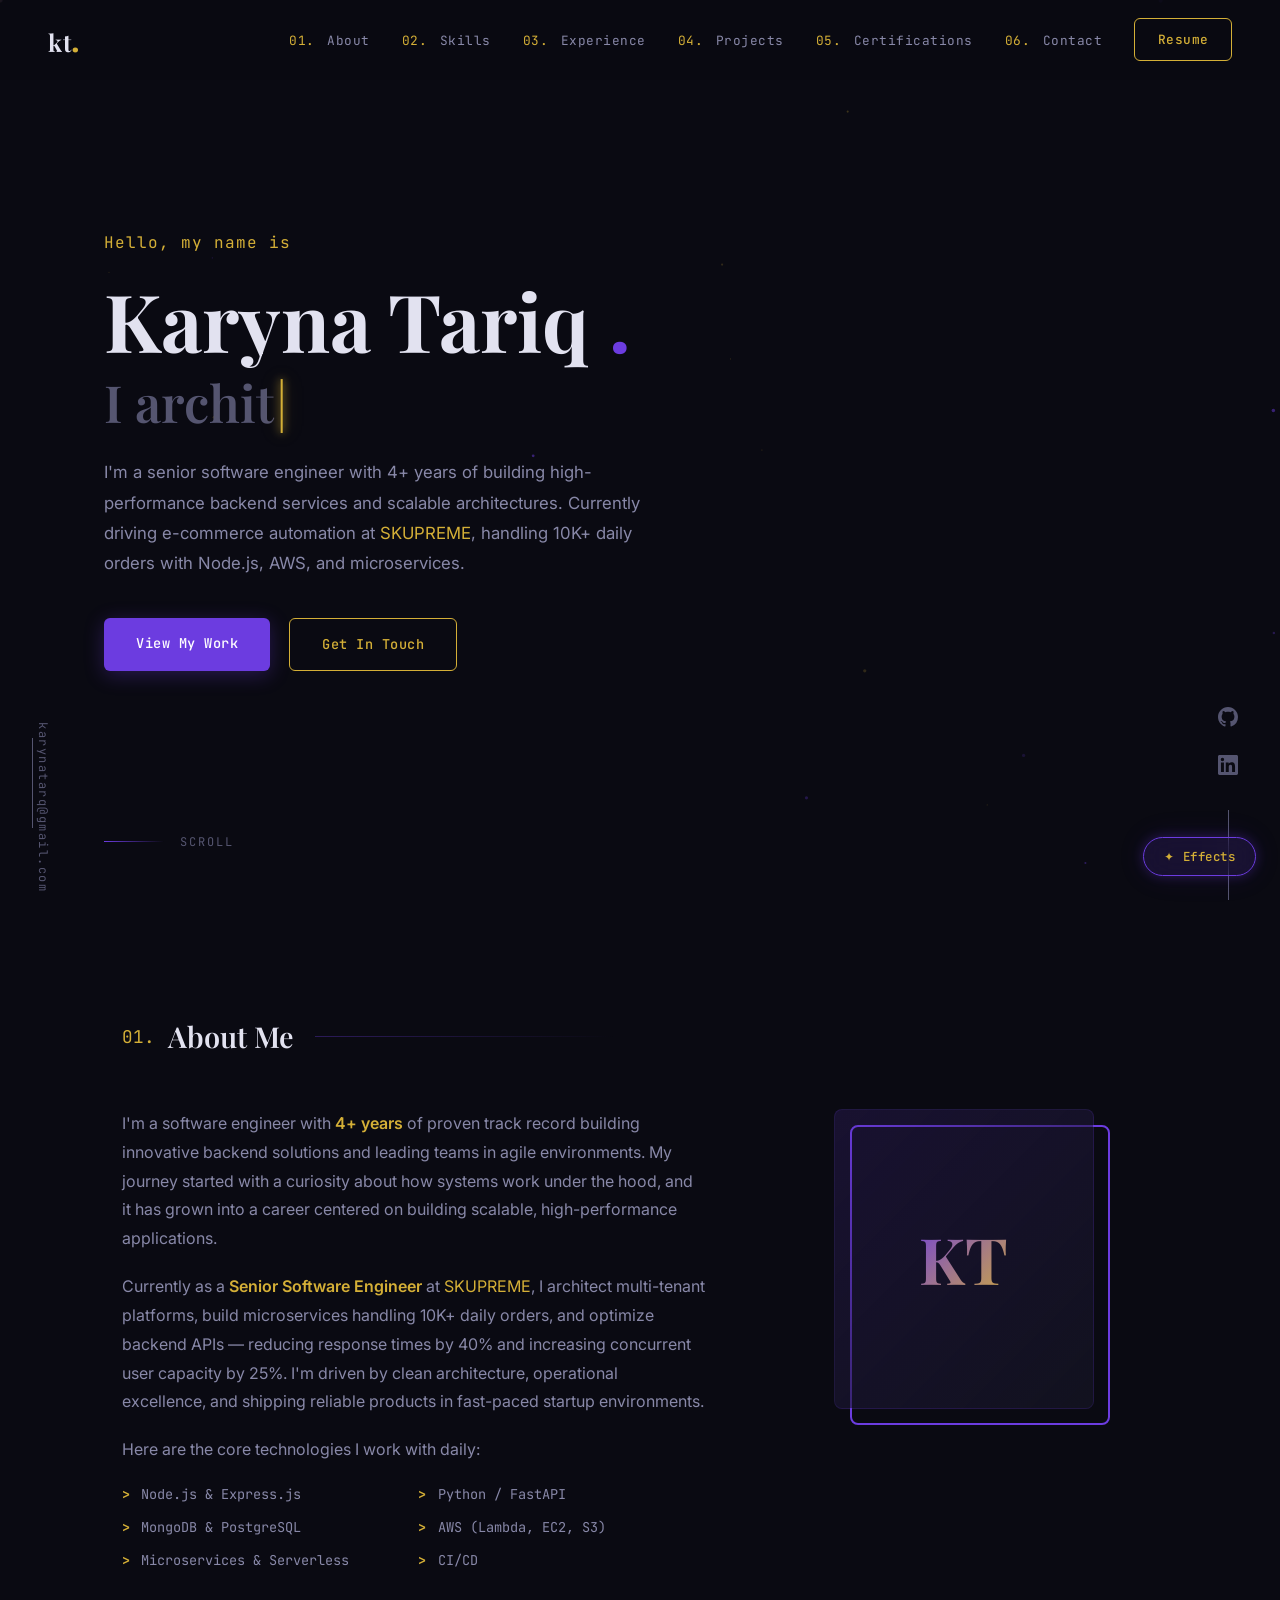
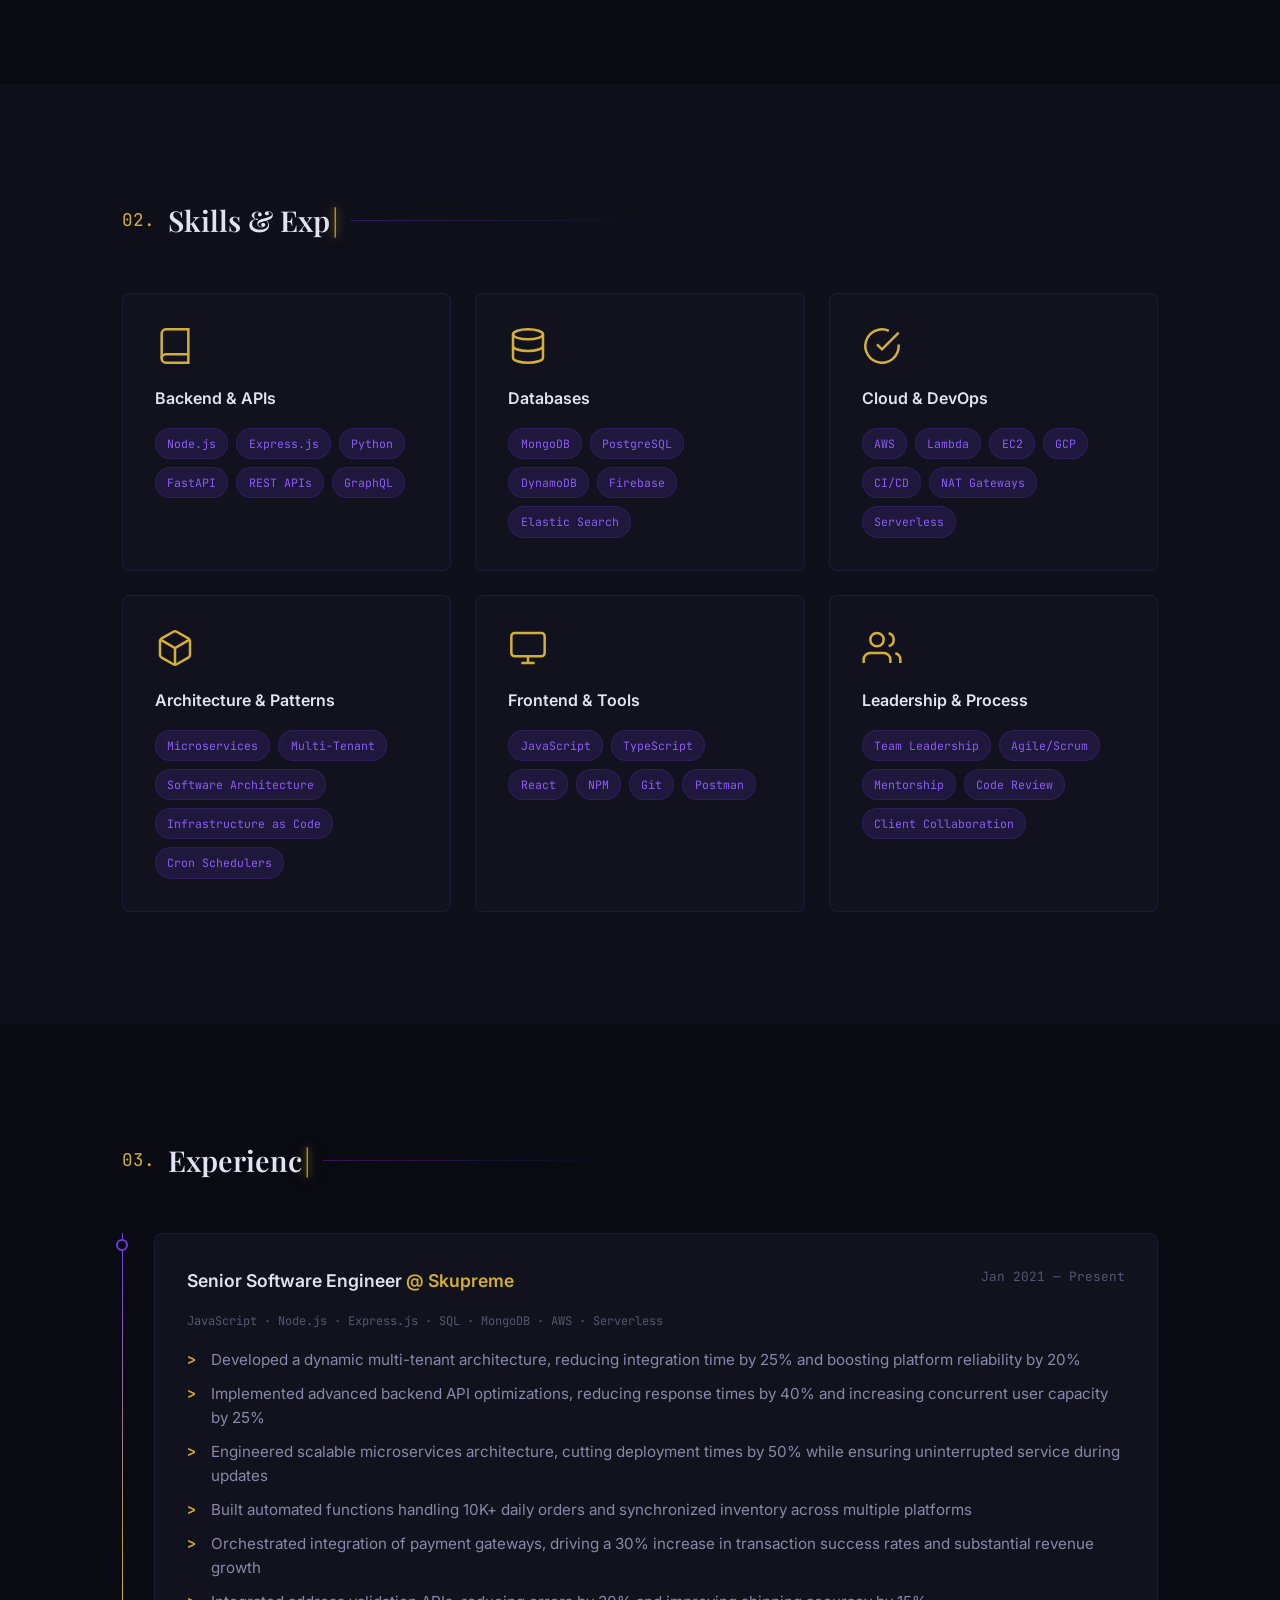
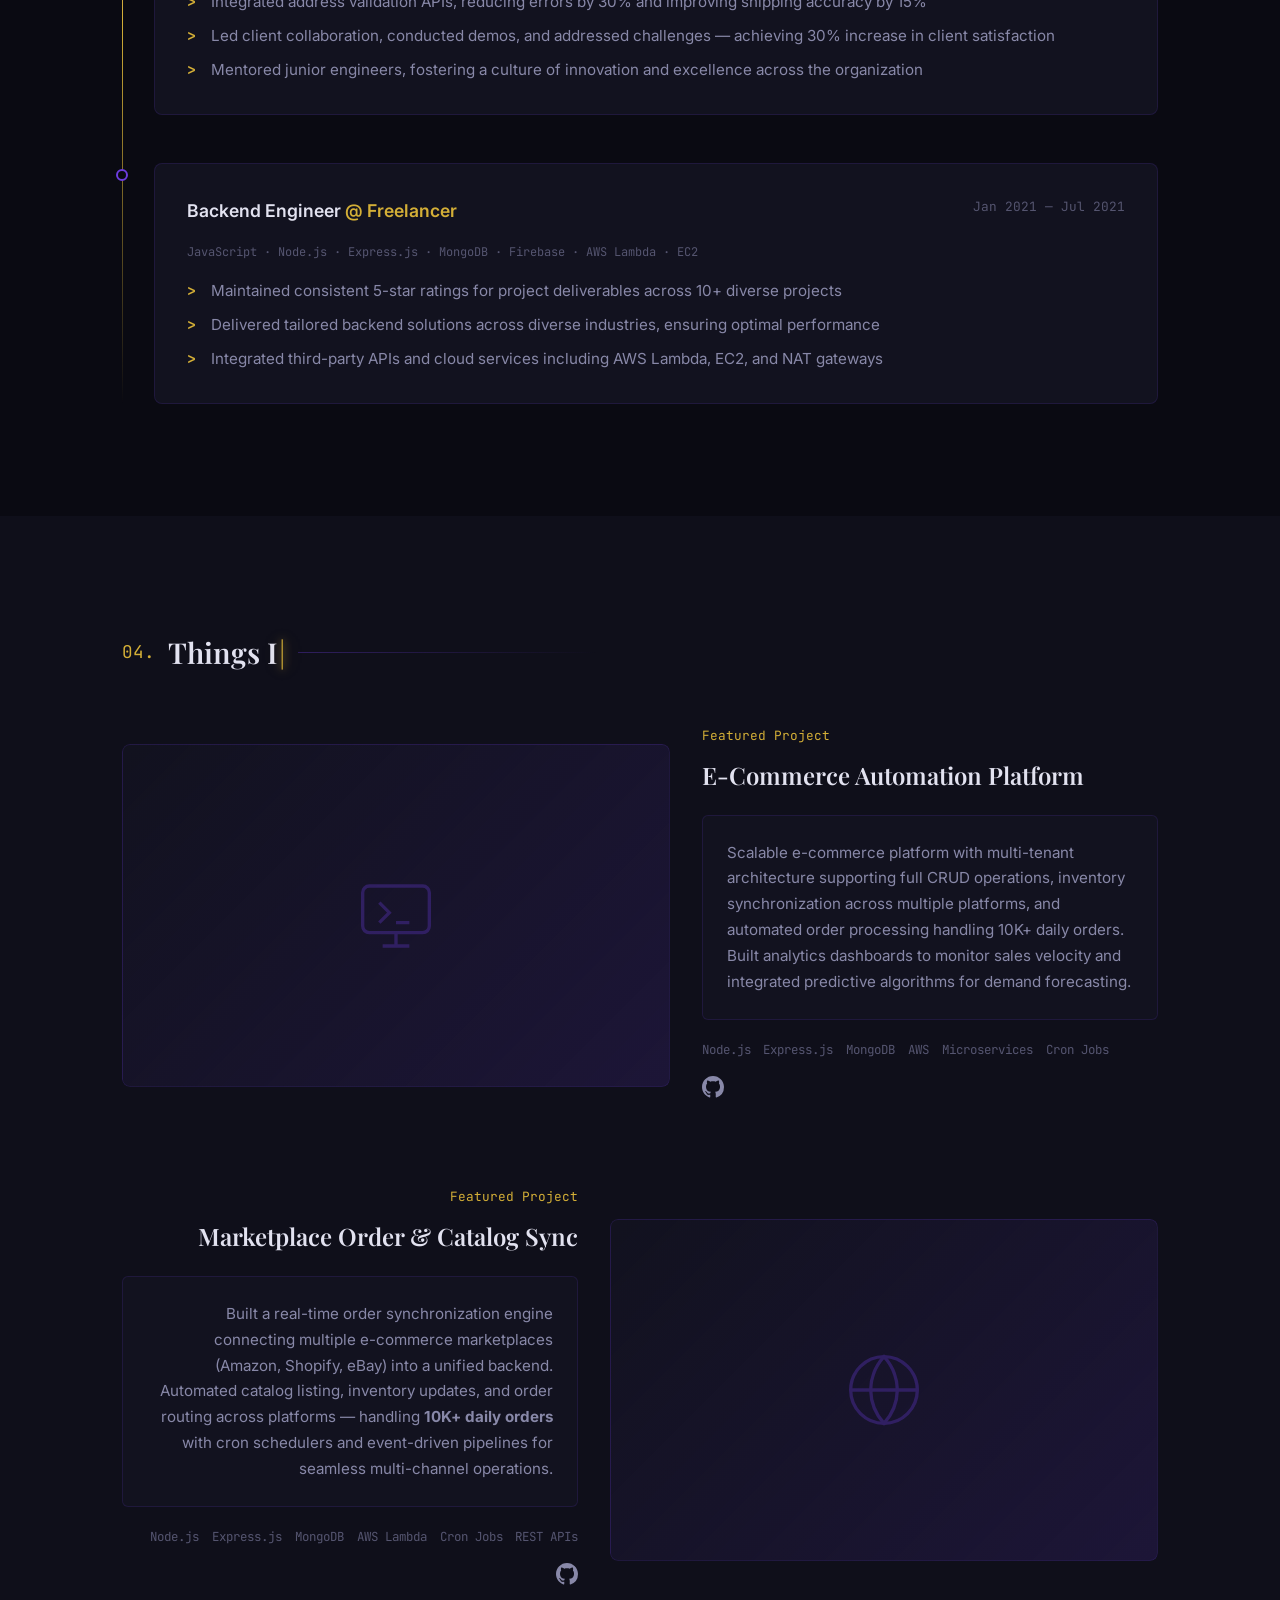
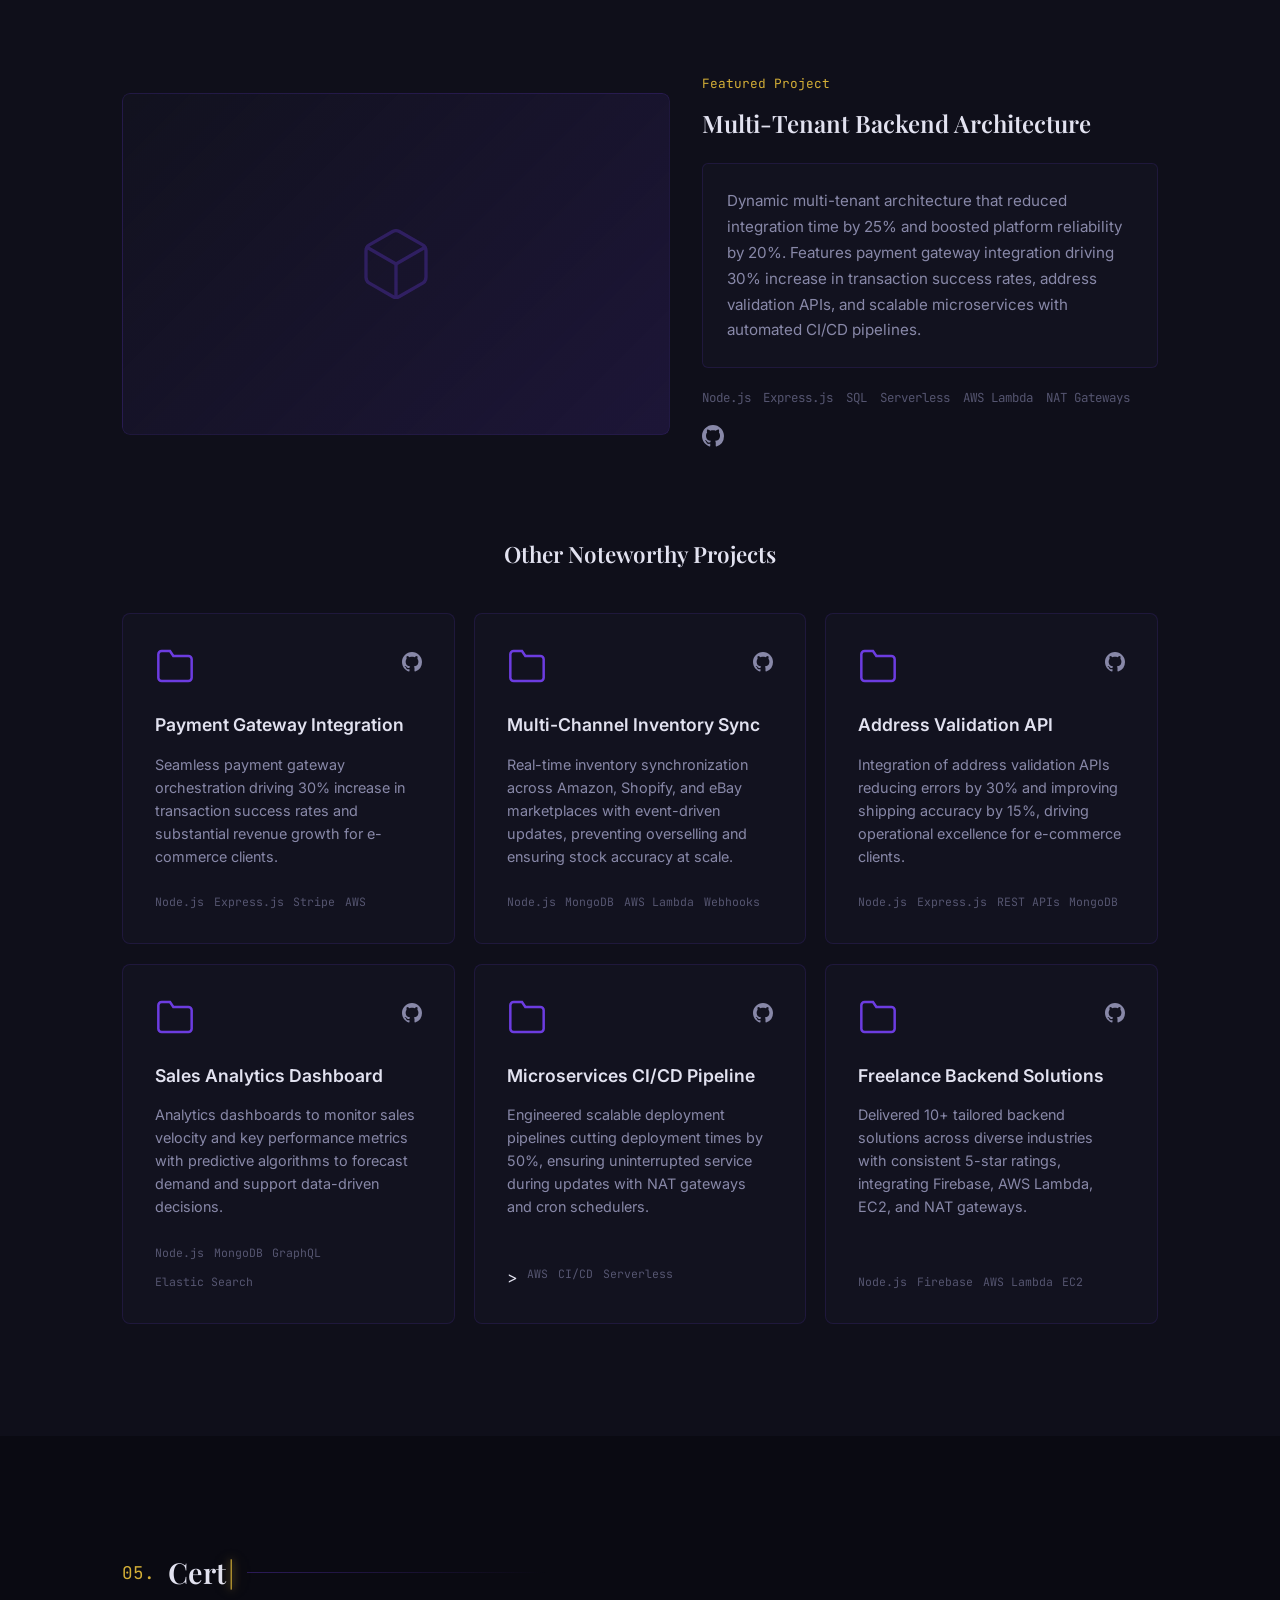
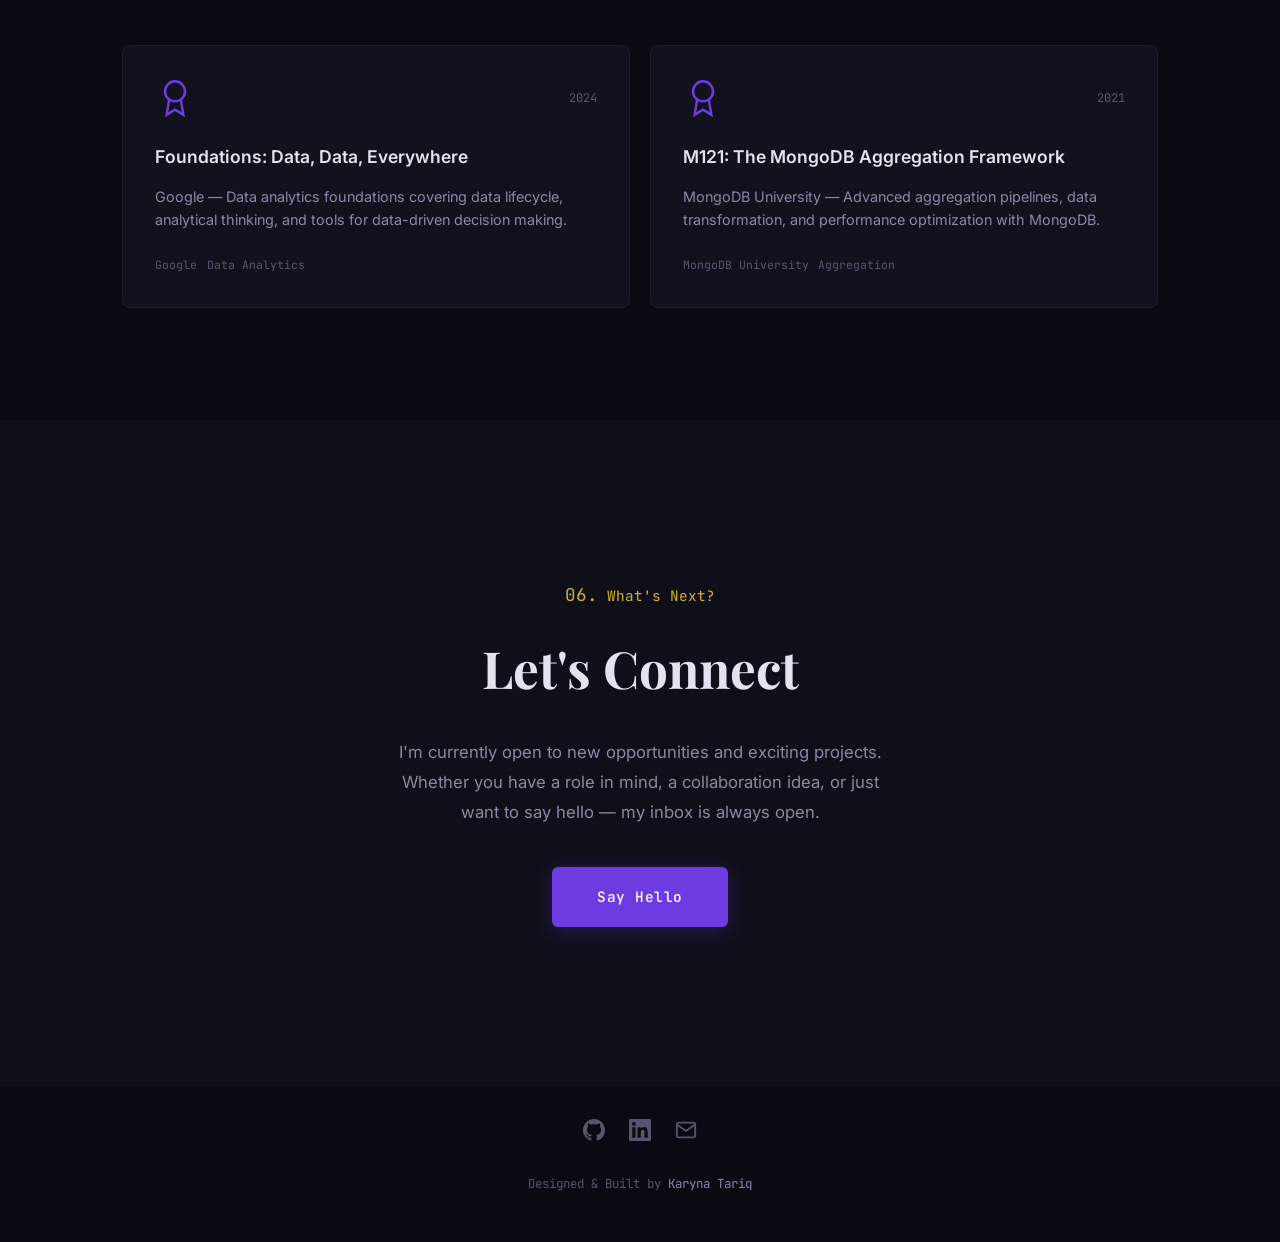
==== commit 0467c178: "Remove Django and Docker from tech stack Made-with: Cursor" ====
--- a/index.html
+++ b/index.html
@@ -105,11 +105,11 @@
           <p>Here are the core technologies I work with daily:</p>
           <ul class="about__tech-list">
             <li>Node.js & Express.js</li>
-            <li>Python / FastAPI / Django</li>
+            <li>Python / FastAPI</li>
             <li>MongoDB & PostgreSQL</li>
             <li>AWS (Lambda, EC2, S3)</li>
             <li>Microservices & Serverless</li>
-            <li>Docker & CI/CD</li>
+            <li>CI/CD</li>
           </ul>
         </div>
         <div class="about__image-wrapper" data-animate="fade-left" data-delay="400">
@@ -137,7 +137,7 @@
           </div>
           <h3 class="skill-card__title">Backend & APIs</h3>
           <div class="skill-card__tags">
-            <span>Node.js</span><span>Express.js</span><span>Python</span><span>FastAPI</span><span>Django</span><span>REST APIs</span><span>GraphQL</span>
+            <span>Node.js</span><span>Express.js</span><span>Python</span><span>FastAPI</span><span>REST APIs</span><span>GraphQL</span>
           </div>
         </div>
 
@@ -157,7 +157,7 @@
           </div>
           <h3 class="skill-card__title">Cloud & DevOps</h3>
           <div class="skill-card__tags">
-            <span>AWS</span><span>Lambda</span><span>EC2</span><span>GCP</span><span>Docker</span><span>CI/CD</span><span>NAT Gateways</span><span>Serverless</span>
+            <span>AWS</span><span>Lambda</span><span>EC2</span><span>GCP</span><span>CI/CD</span><span>NAT Gateways</span><span>Serverless</span>
           </div>
         </div>
 
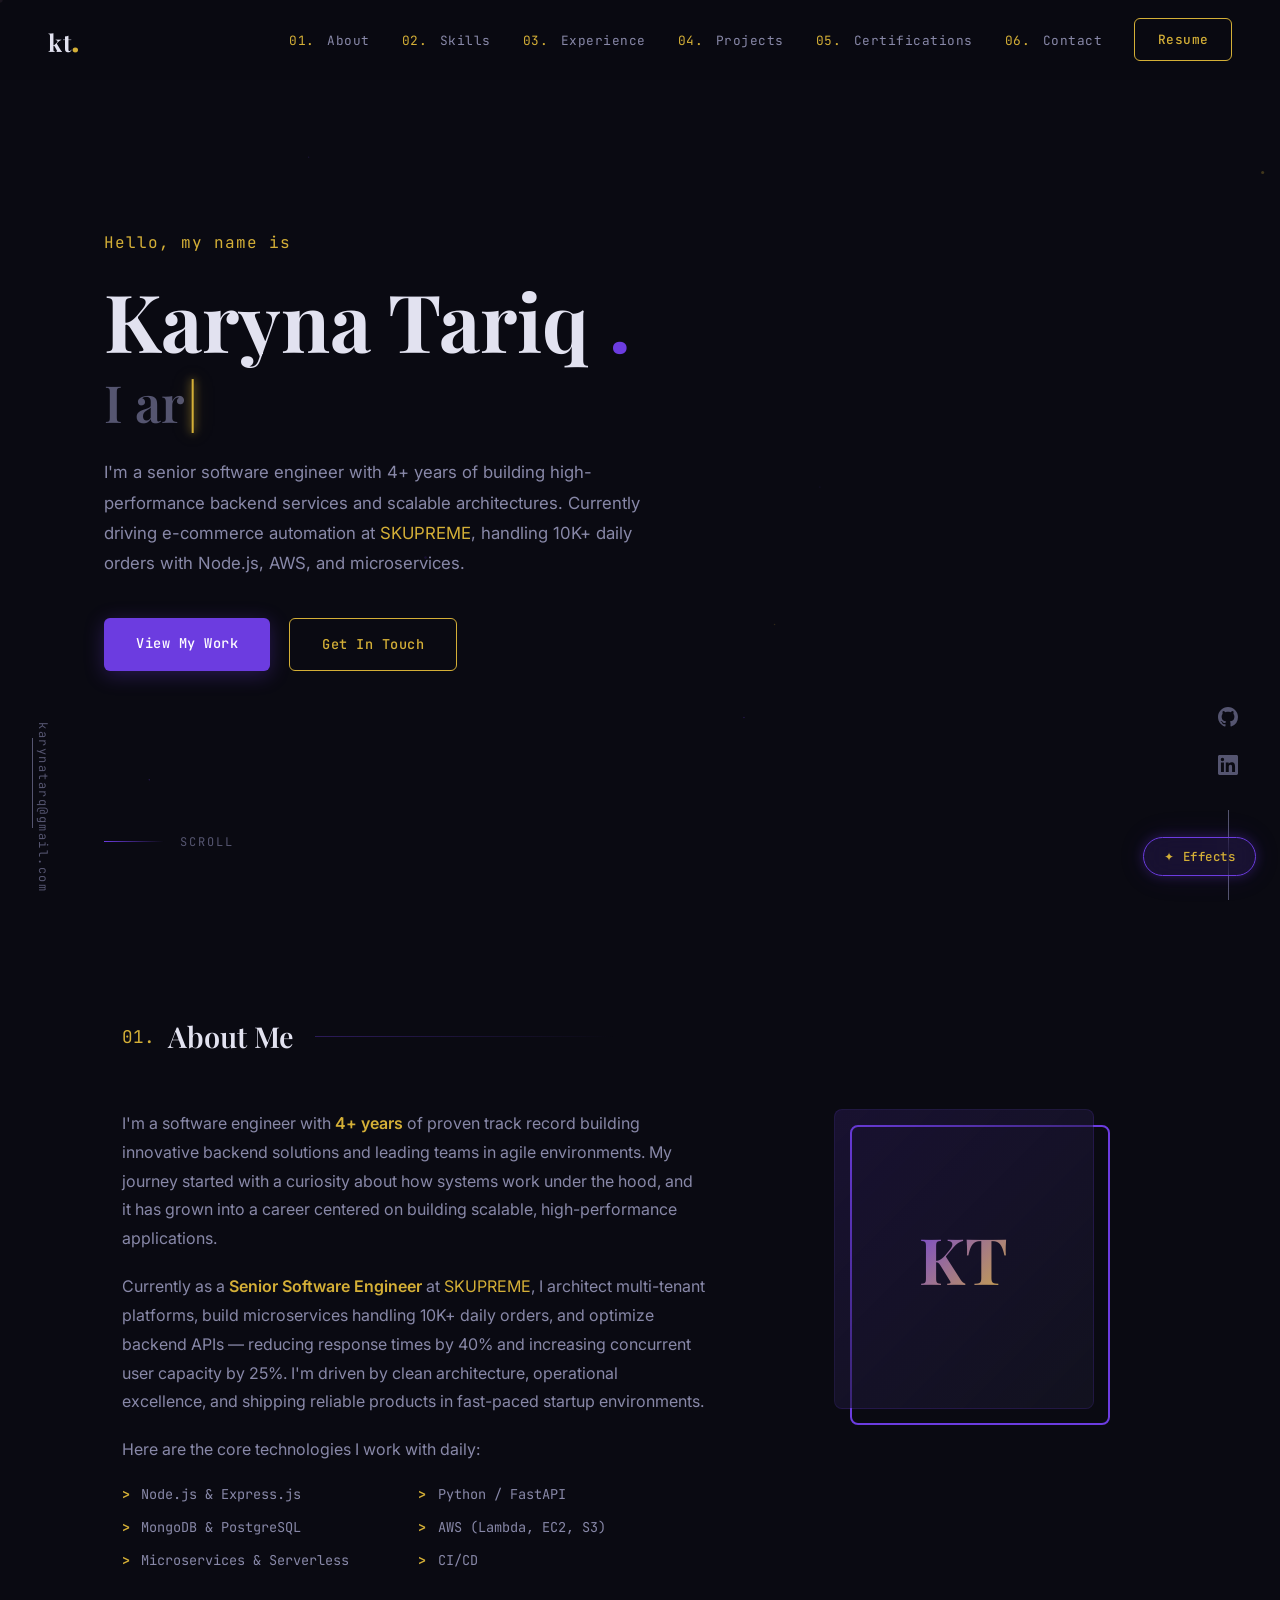
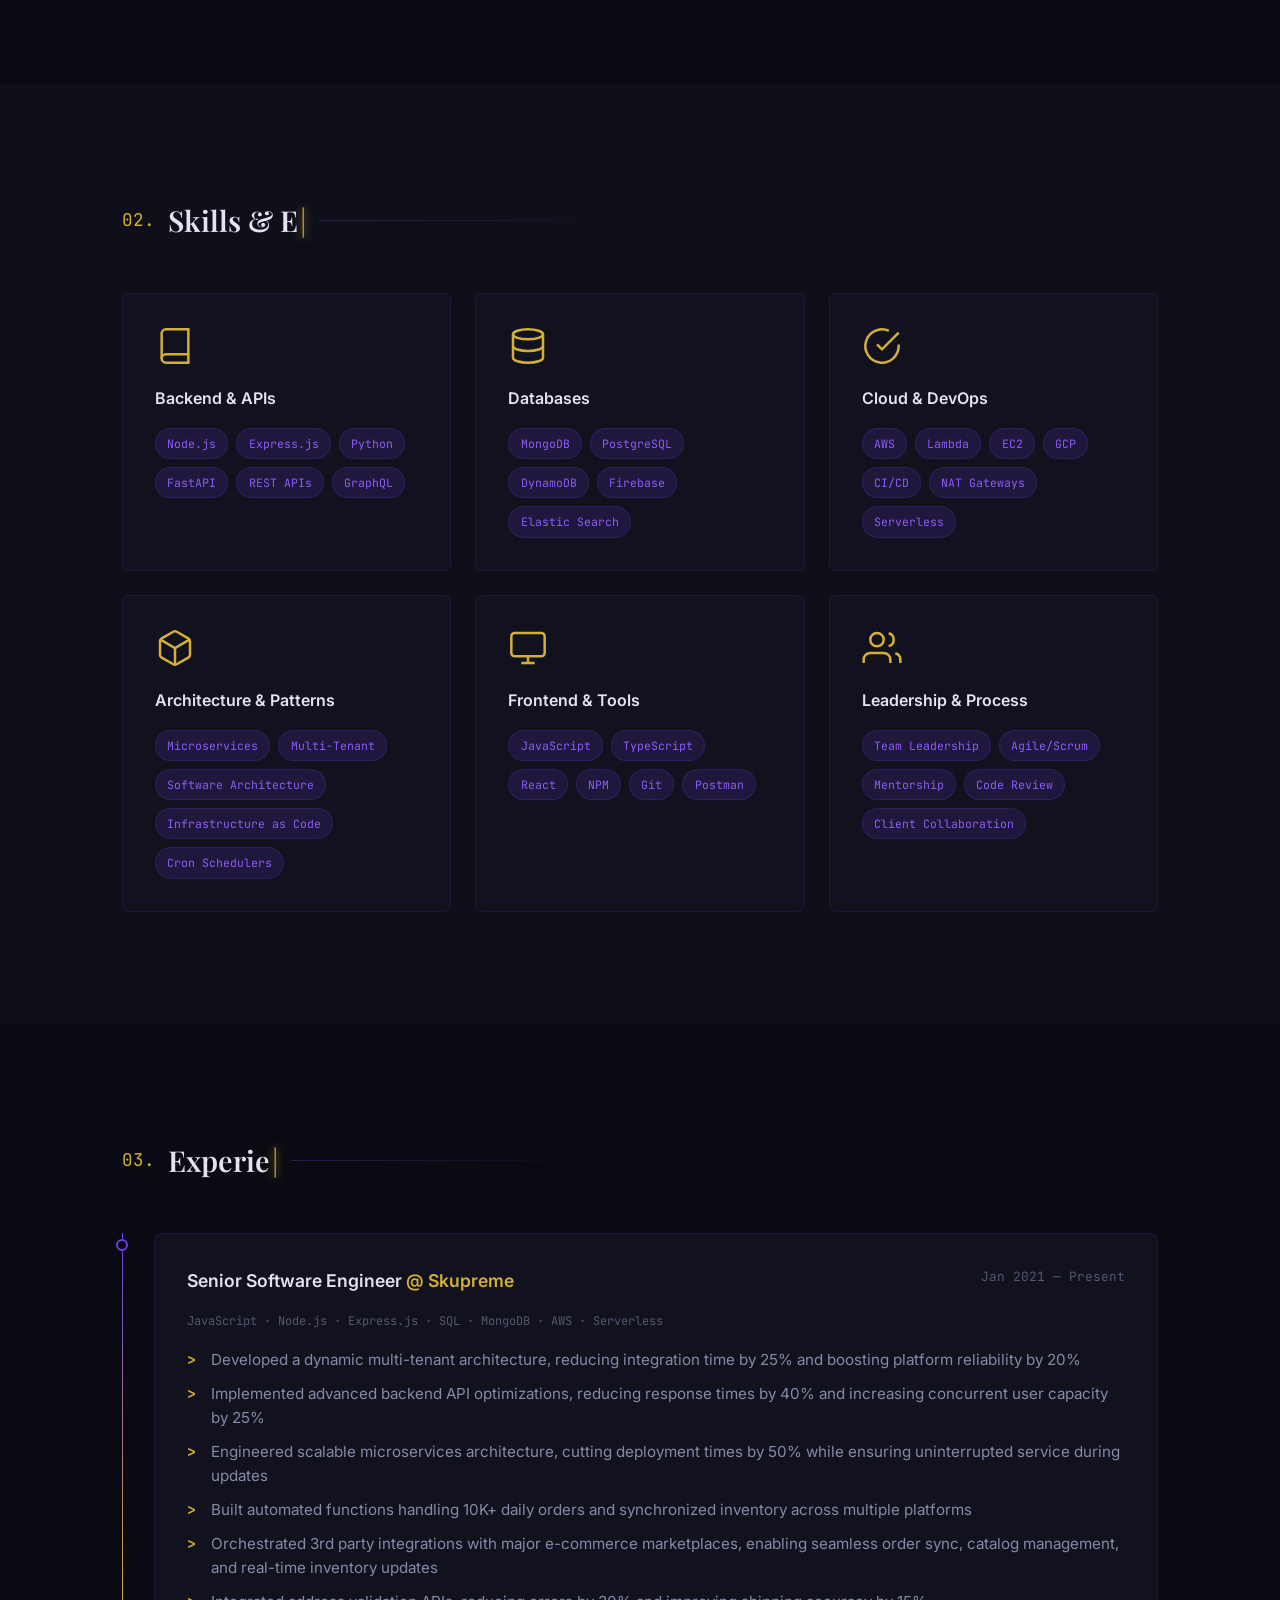
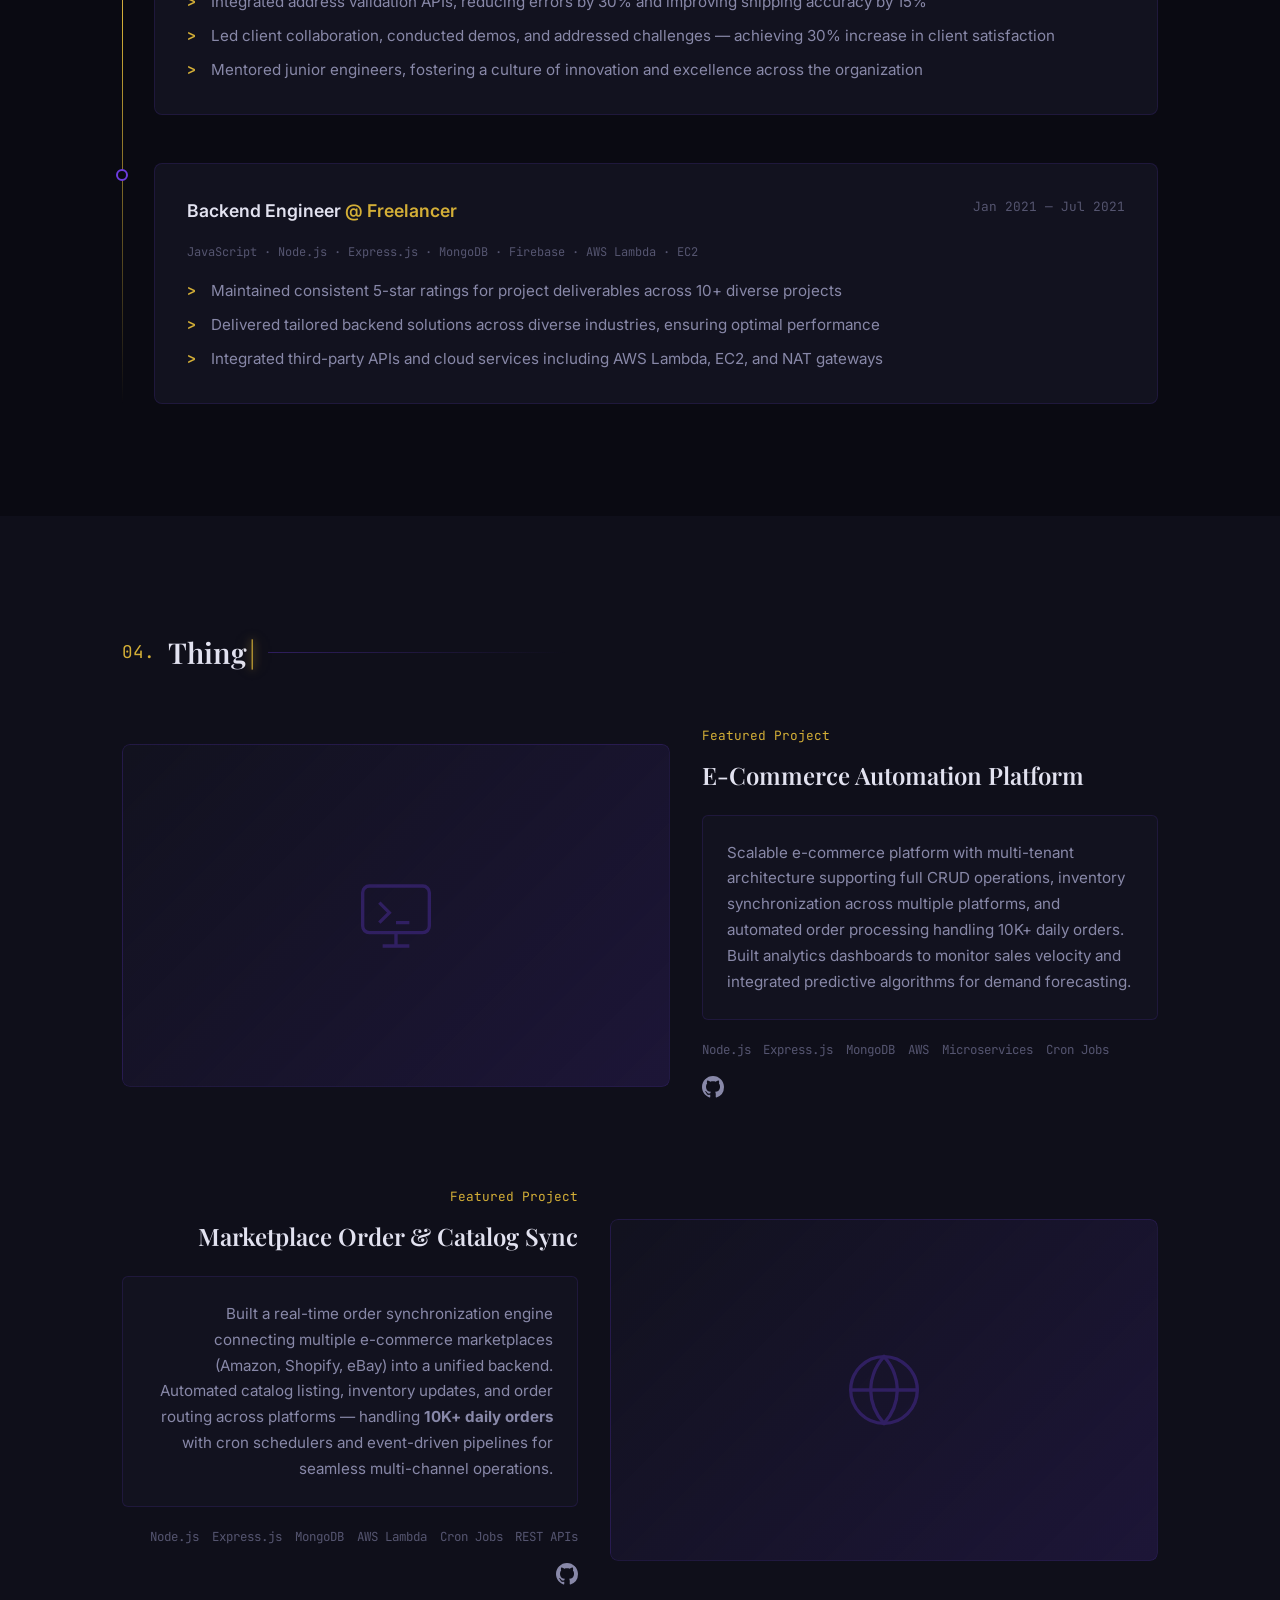
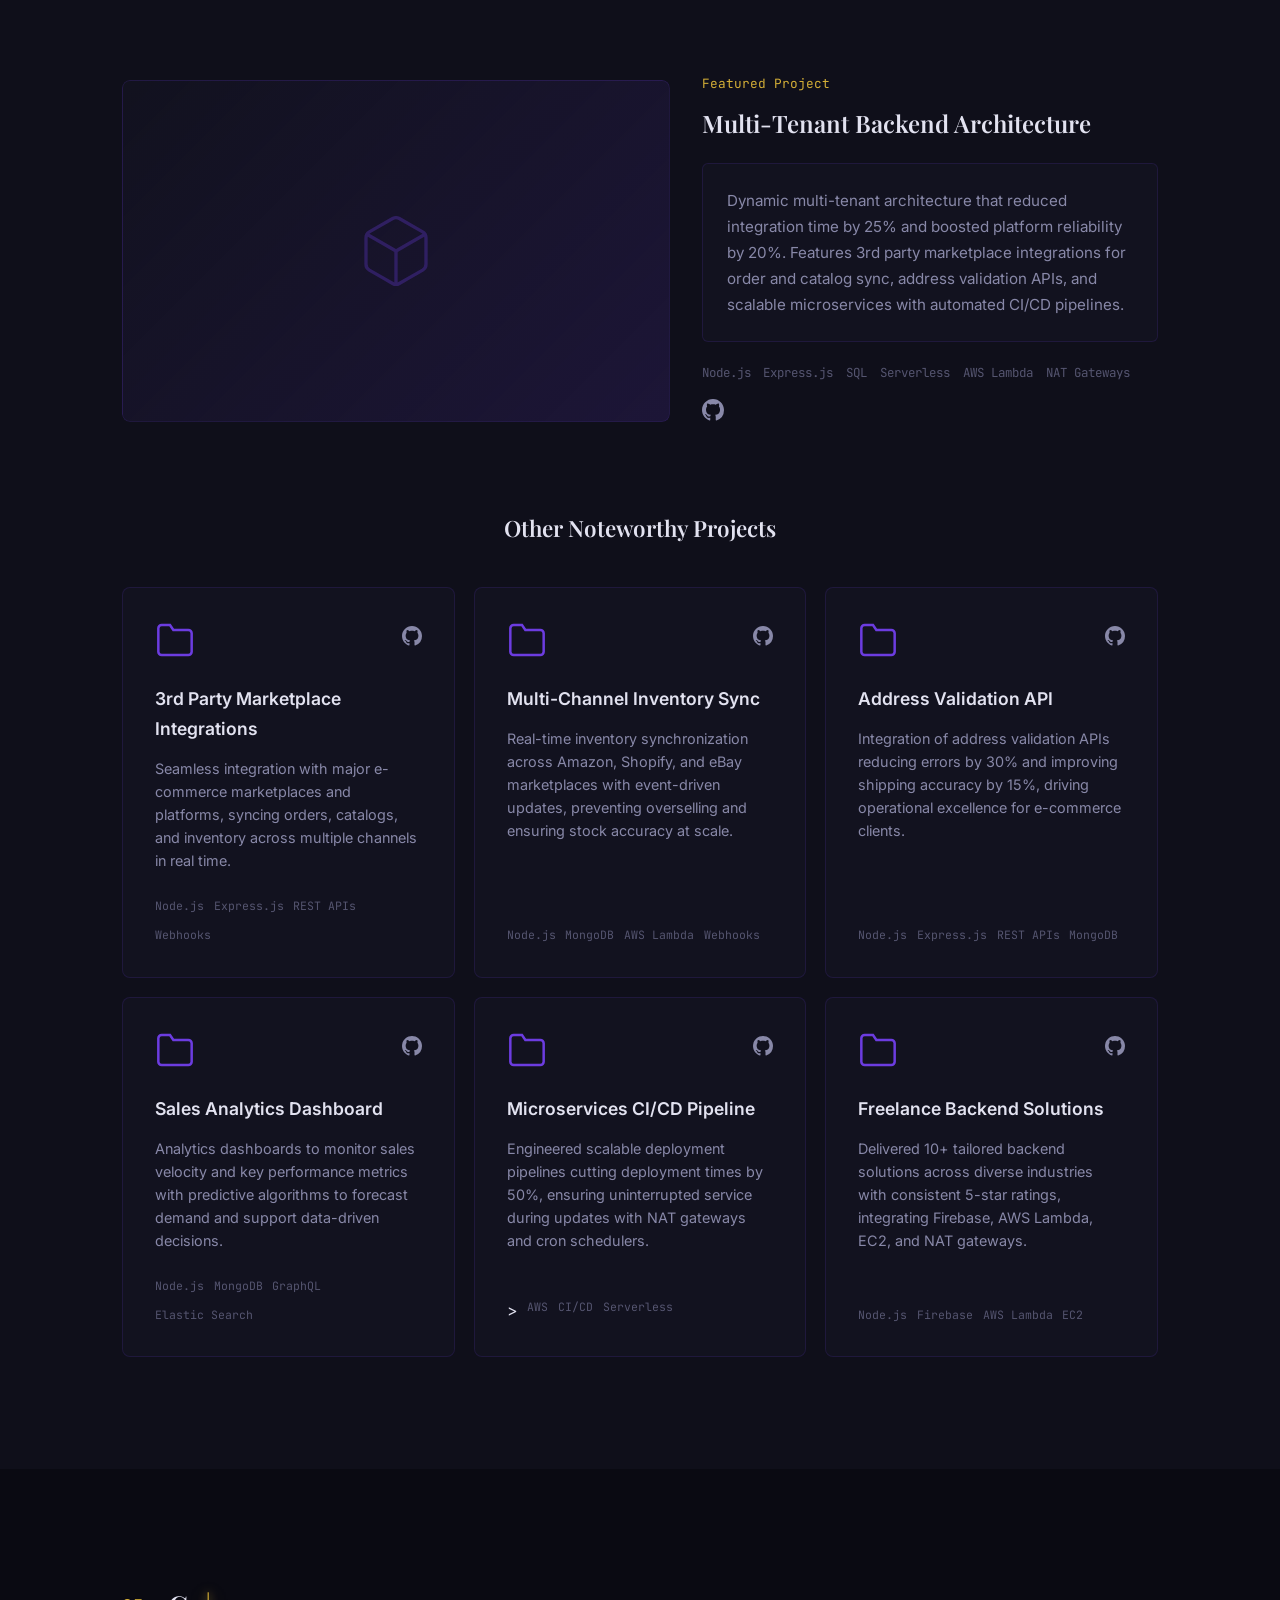
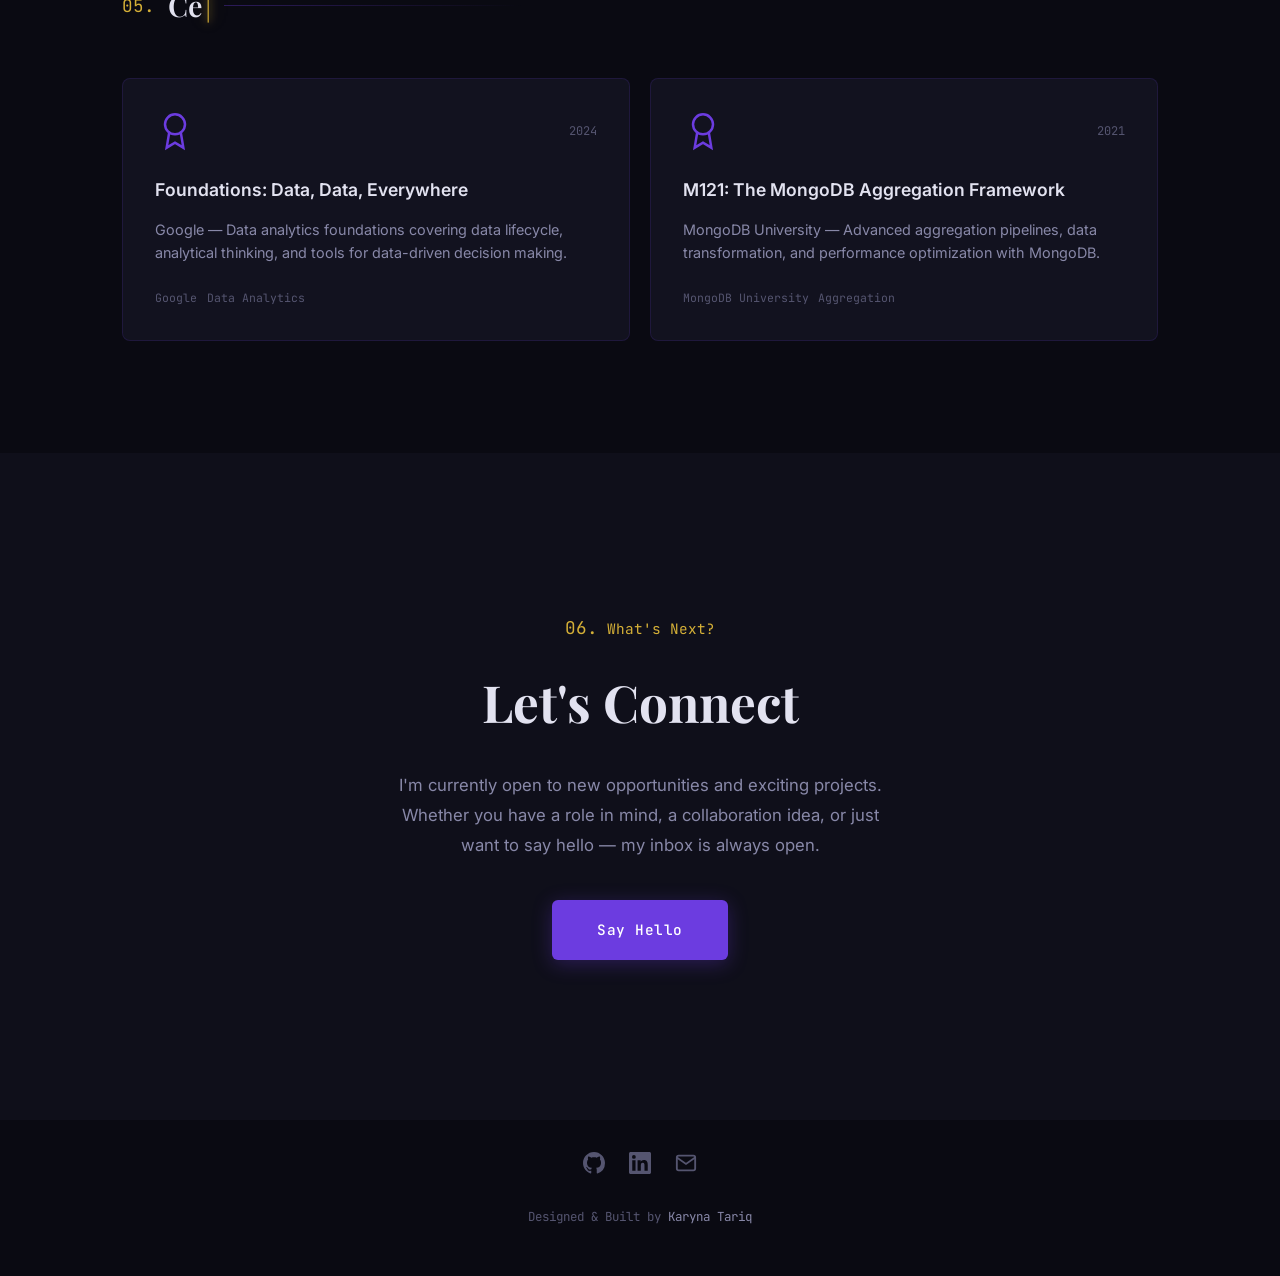
==== commit 02825147: "Replace payment gateway with 3rd party marketplace integrations Made-with: Cursor" ====
--- a/index.html
+++ b/index.html
@@ -216,7 +216,7 @@
               <li>Implemented advanced backend API optimizations, reducing response times by 40% and increasing concurrent user capacity by 25%</li>
               <li>Engineered scalable microservices architecture, cutting deployment times by 50% while ensuring uninterrupted service during updates</li>
               <li>Built automated functions handling 10K+ daily orders and synchronized inventory across multiple platforms</li>
-              <li>Orchestrated integration of payment gateways, driving a 30% increase in transaction success rates and substantial revenue growth</li>
+              <li>Orchestrated 3rd party integrations with major e-commerce marketplaces, enabling seamless order sync, catalog management, and real-time inventory updates</li>
               <li>Integrated address validation APIs, reducing errors by 30% and improving shipping accuracy by 15%</li>
               <li>Led client collaboration, conducted demos, and addressed challenges — achieving 30% increase in client satisfaction</li>
               <li>Mentored junior engineers, fostering a culture of innovation and excellence across the organization</li>
@@ -315,7 +315,7 @@
             <h3 class="featured-project__title">Multi-Tenant Backend Architecture</h3>
             <div class="featured-project__desc">
               <p>Dynamic multi-tenant architecture that reduced integration time by 25% and boosted platform reliability
-              by 20%. Features payment gateway integration driving 30% increase in transaction success rates,
+              by 20%. Features 3rd party marketplace integrations for order and catalog sync,
               address validation APIs, and scalable microservices with automated CI/CD pipelines.</p>
             </div>
             <ul class="featured-project__tech">
@@ -342,9 +342,9 @@
               <a href="https://github.com/karynatariq" aria-label="GitHub"><svg viewBox="0 0 24 24" fill="currentColor" width="20"><path d="M12 0C5.37 0 0 5.37 0 12c0 5.31 3.435 9.795 8.205 11.385.6.105.825-.255.825-.57 0-.285-.015-1.23-.015-2.235-3.015.555-3.795-.735-4.035-1.41-.135-.345-.72-1.41-1.23-1.695-.42-.225-1.02-.78-.015-.795.945-.015 1.62.87 1.845 1.23 1.08 1.815 2.805 1.305 3.495.99.105-.78.42-1.305.765-1.605-2.67-.3-5.46-1.335-5.46-5.925 0-1.305.465-2.385 1.23-3.225-.12-.3-.54-1.53.12-3.18 0 0 1.005-.315 3.3 1.23.96-.27 1.98-.405 3-.405s2.04.135 3 .405c2.295-1.56 3.3-1.23 3.3-1.23.66 1.65.24 2.88.12 3.18.765.84 1.23 1.905 1.23 3.225 0 4.605-2.805 5.625-5.475 5.925.435.375.81 1.095.81 2.22 0 1.605-.015 2.895-.015 3.3 0 .315.225.69.825.57A12.02 12.02 0 0024 12c0-6.63-5.37-12-12-12z"/></svg></a>
             </div>
           </div>
-          <h4 class="project-card__title">Payment Gateway Integration</h4>
-          <p class="project-card__desc">Seamless payment gateway orchestration driving 30% increase in transaction success rates and substantial revenue growth for e-commerce clients.</p>
-          <ul class="project-card__tech"><li>Node.js</li><li>Express.js</li><li>Stripe</li><li>AWS</li></ul>
+          <h4 class="project-card__title">3rd Party Marketplace Integrations</h4>
+          <p class="project-card__desc">Seamless integration with major e-commerce marketplaces and platforms, syncing orders, catalogs, and inventory across multiple channels in real time.</p>
+          <ul class="project-card__tech"><li>Node.js</li><li>Express.js</li><li>REST APIs</li><li>Webhooks</li></ul>
         </div>
 
         <div class="project-card">
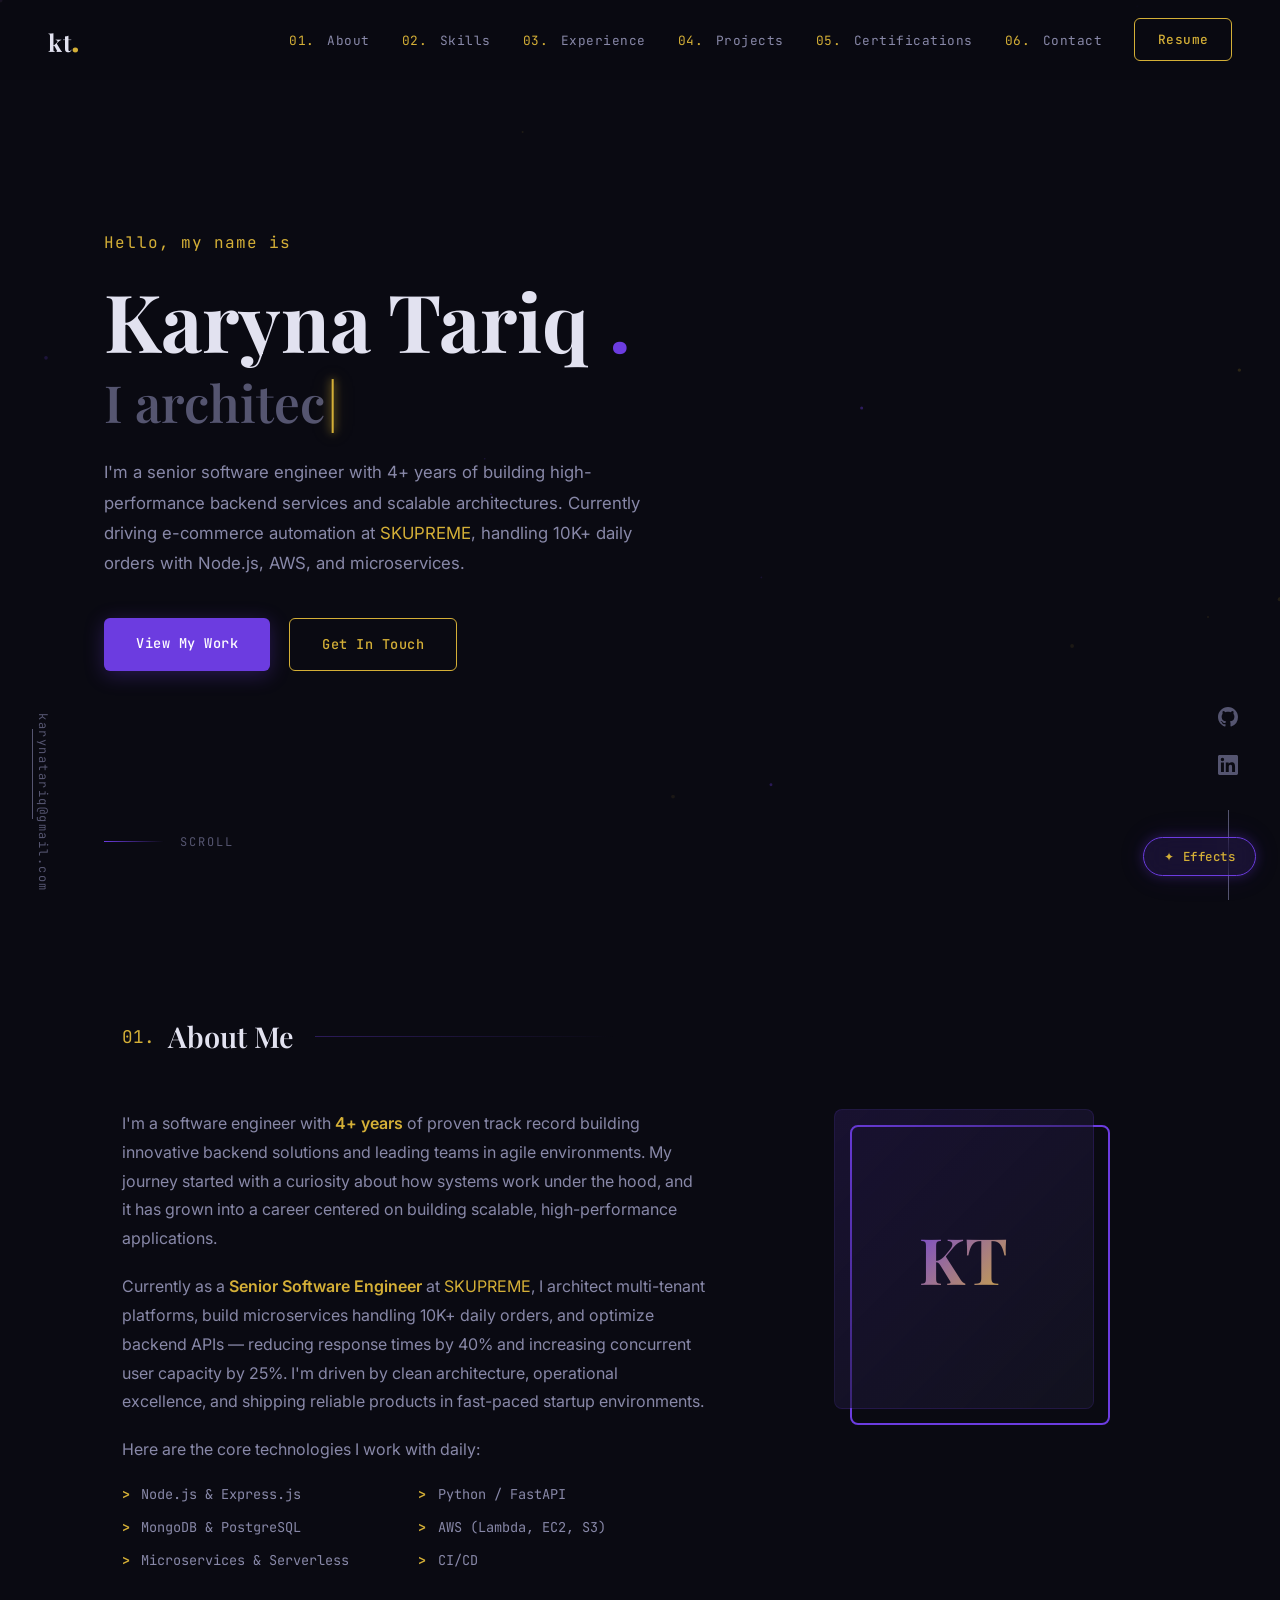
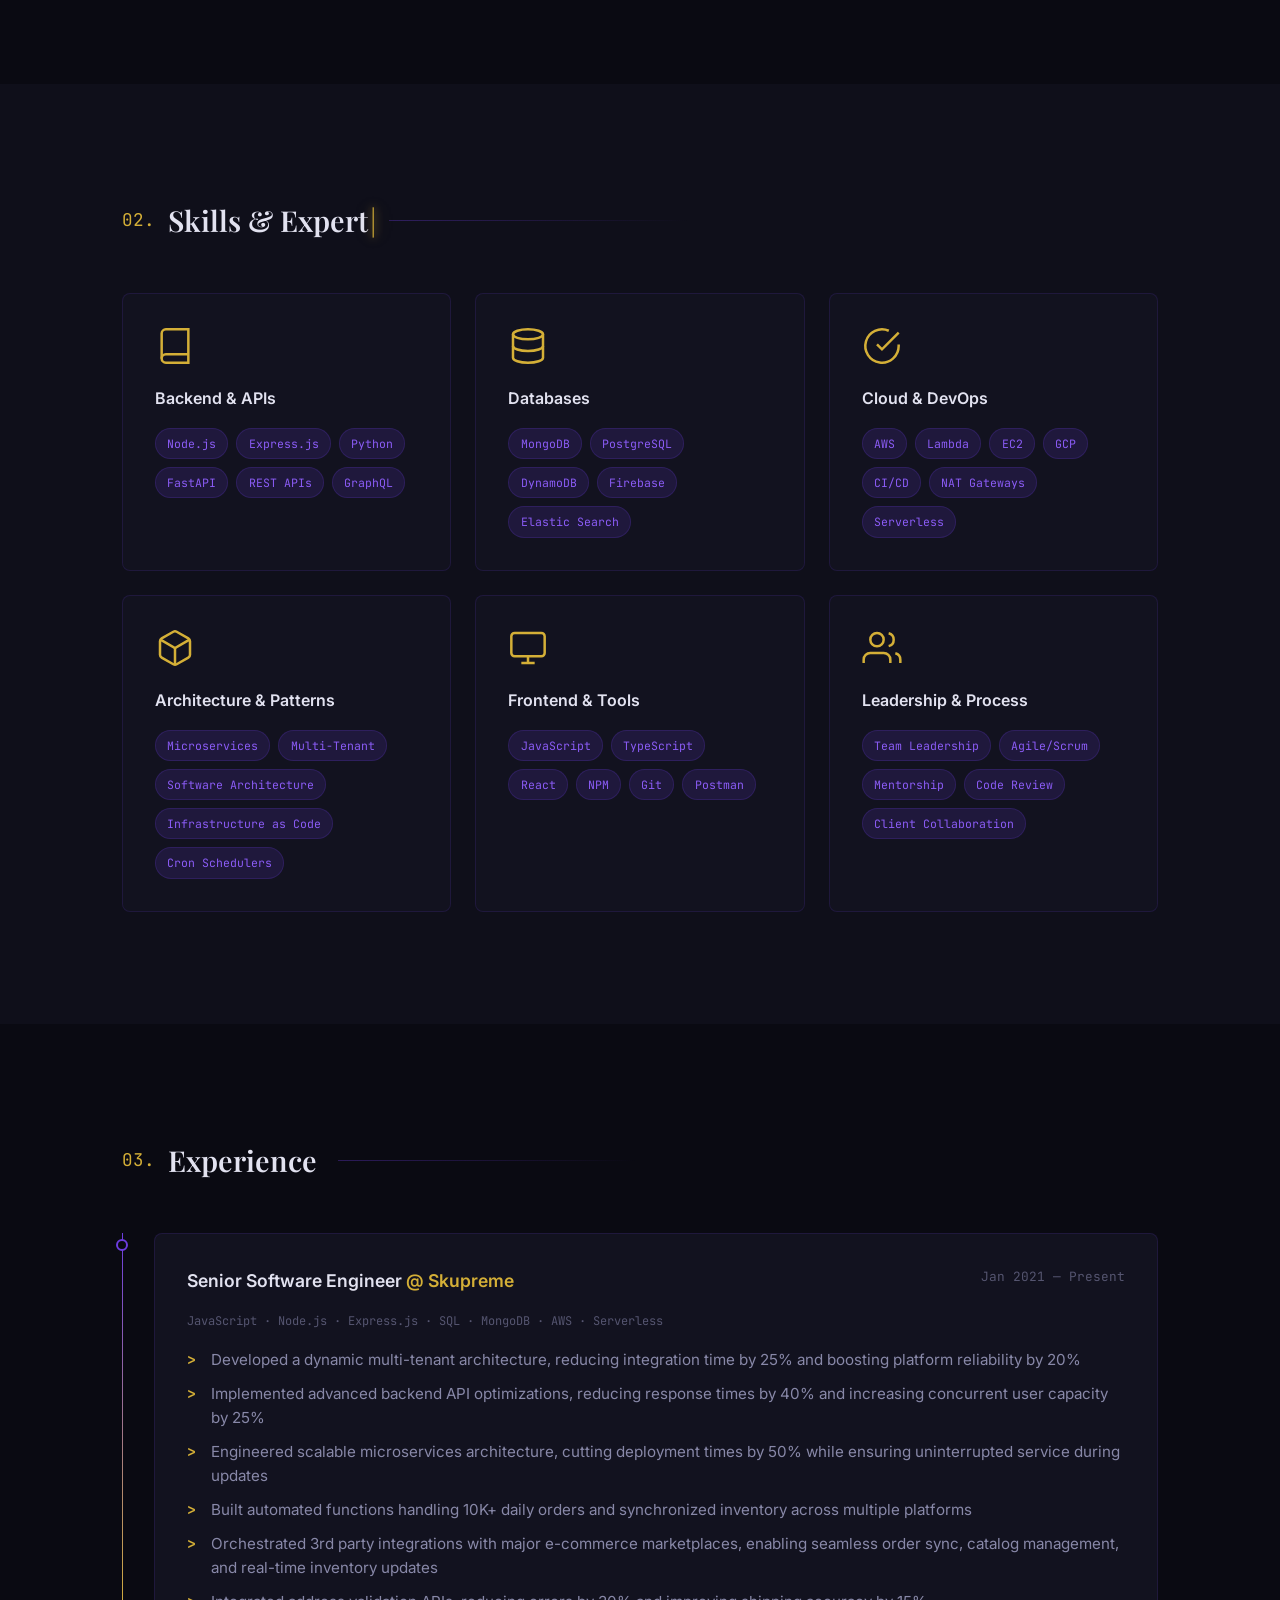
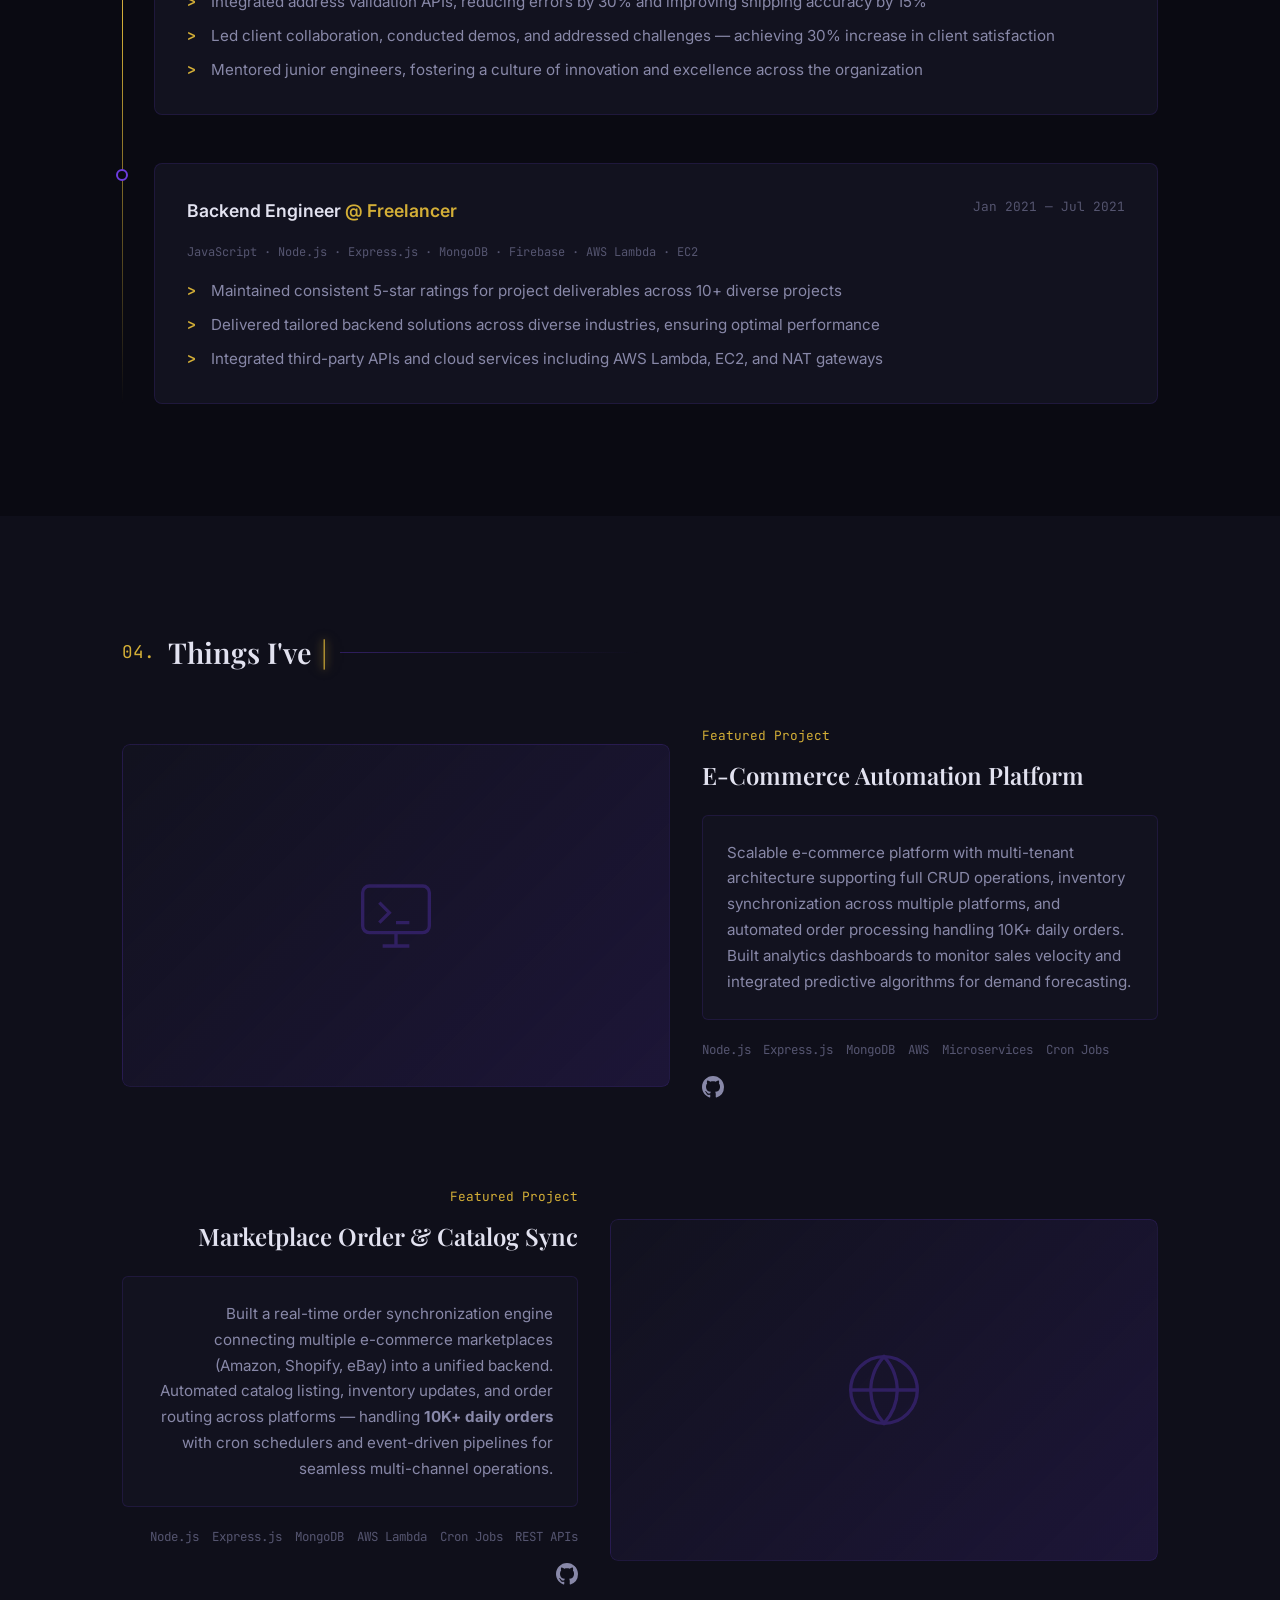
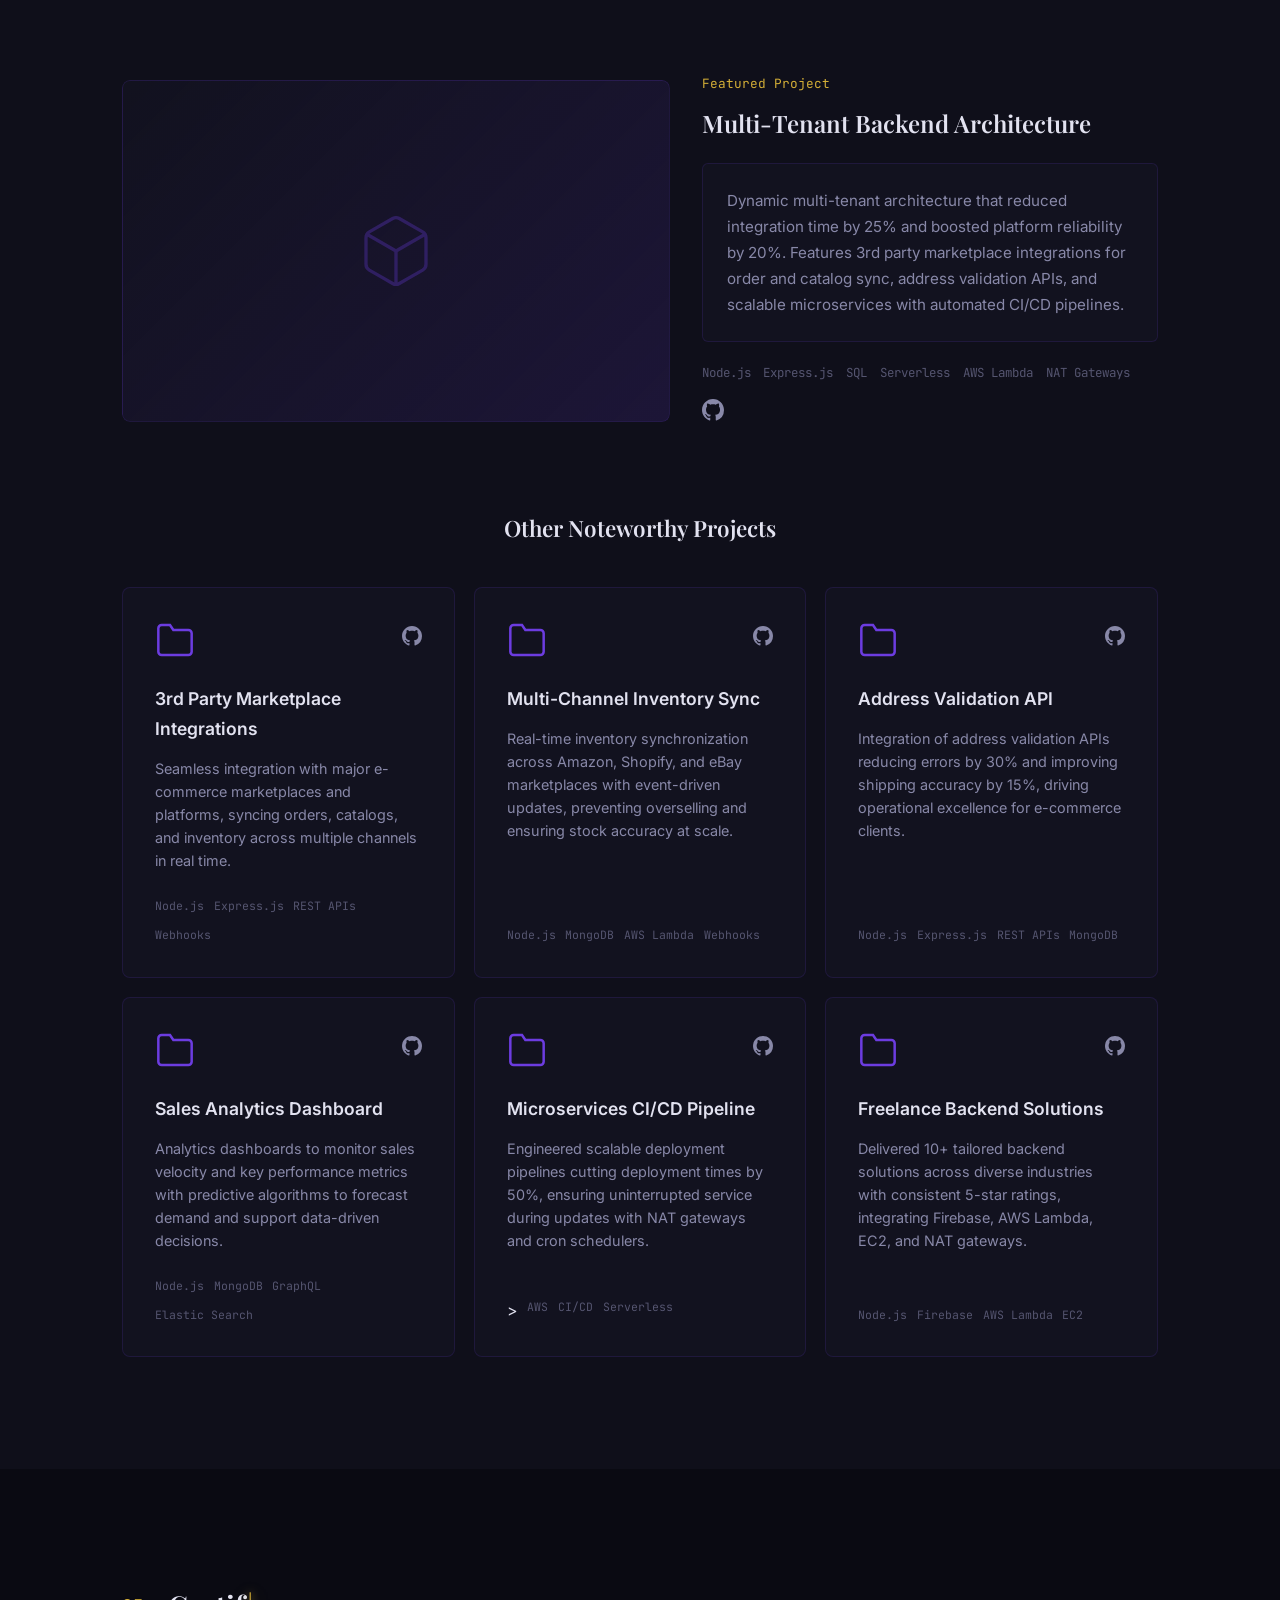
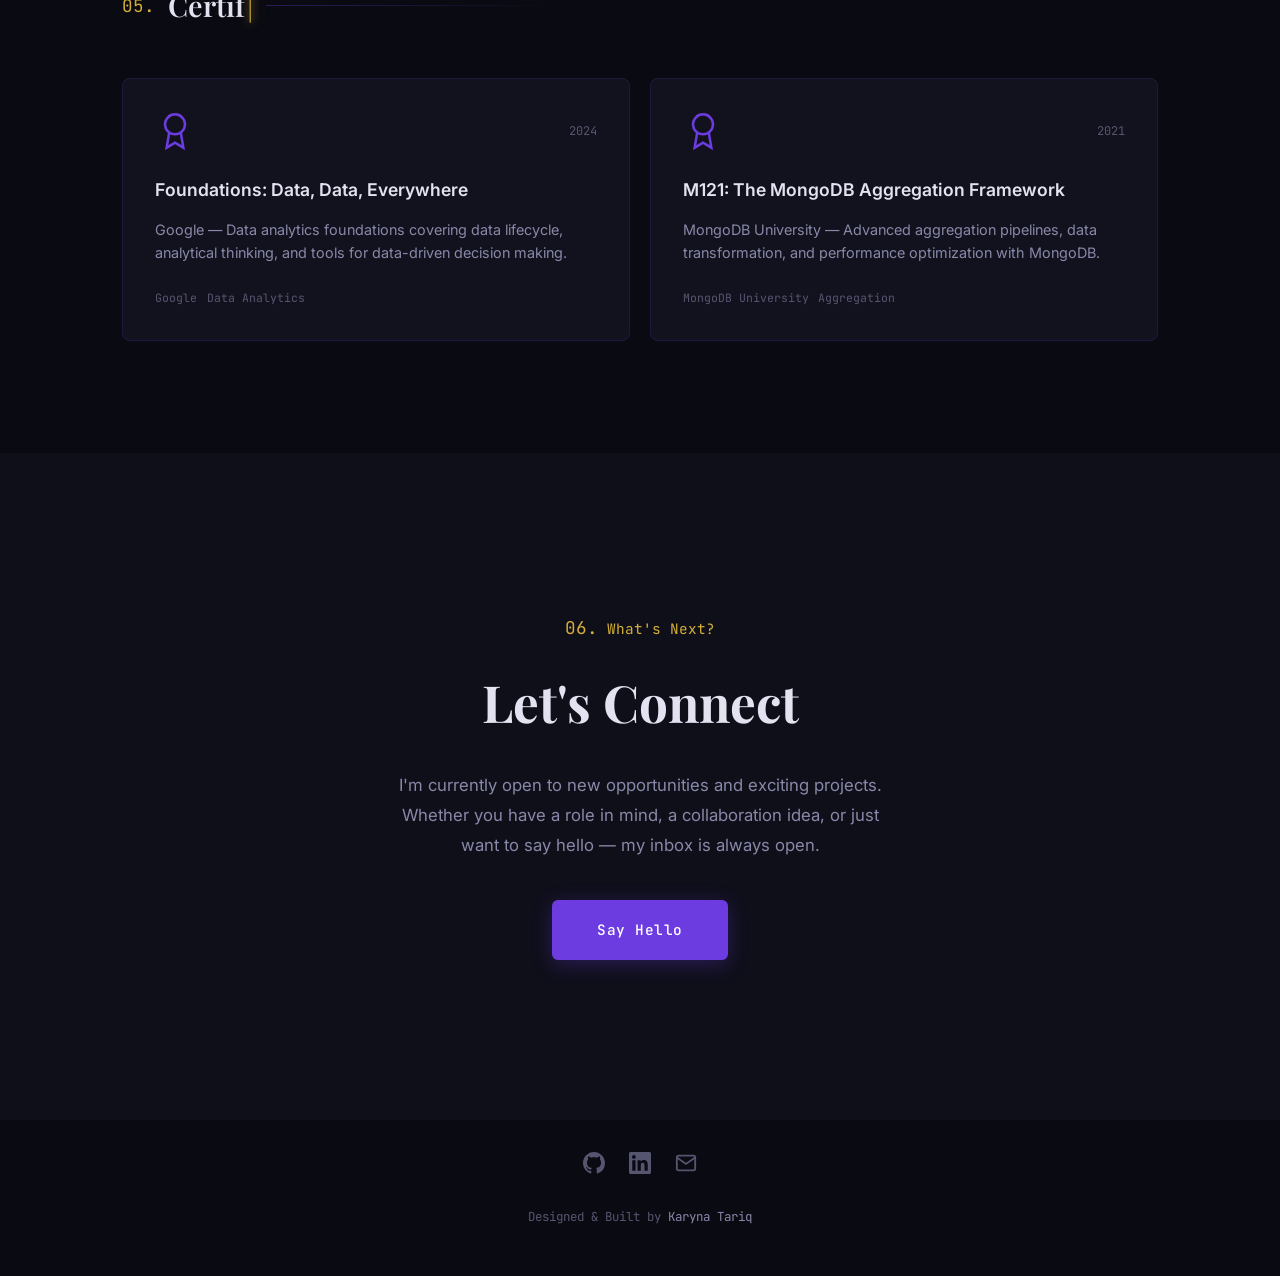
==== commit fc8bf89c: "Fix email to karynatariq@gmail.com Made-with: Cursor" ====
--- a/index.html
+++ b/index.html
@@ -450,7 +450,7 @@
           I'm currently open to new opportunities and exciting projects. Whether you have a role
           in mind, a collaboration idea, or just want to say hello — my inbox is always open.
         </p>
-        <a href="mailto:karynatarq@gmail.com" class="btn btn--primary btn--lg">Say Hello</a>
+        <a href="mailto:karynatariq@gmail.com" class="btn btn--primary btn--lg">Say Hello</a>
       </div>
     </div>
   </section>
@@ -464,7 +464,7 @@
       <a href="https://www.linkedin.com/in/karyna-tariq/" target="_blank" rel="noopener" aria-label="LinkedIn">
         <svg viewBox="0 0 24 24" fill="currentColor"><path d="M20.447 20.452h-3.554v-5.569c0-1.328-.027-3.037-1.852-3.037-1.853 0-2.136 1.445-2.136 2.939v5.667H9.351V9h3.414v1.561h.046c.477-.9 1.637-1.85 3.37-1.85 3.601 0 4.267 2.37 4.267 5.455v6.286zM5.337 7.433a2.062 2.062 0 01-2.063-2.065 2.064 2.064 0 112.063 2.065zm1.782 13.019H3.555V9h3.564v11.452zM22.225 0H1.771C.792 0 0 .774 0 1.729v20.542C0 23.227.792 24 1.771 24h20.451C23.2 24 24 23.227 24 22.271V1.729C24 .774 23.2 0 22.222 0h.003z"/></svg>
       </a>
-      <a href="mailto:karynatarq@gmail.com" aria-label="Email">
+      <a href="mailto:karynatariq@gmail.com" aria-label="Email">
         <svg viewBox="0 0 24 24" fill="none" stroke="currentColor" stroke-width="2"><path d="M4 4h16c1.1 0 2 .9 2 2v12c0 1.1-.9 2-2 2H4c-1.1 0-2-.9-2-2V6c0-1.1.9-2 2-2z"/><polyline points="22,6 12,13 2,6"/></svg>
       </a>
     </div>
@@ -475,7 +475,7 @@
 
   <!-- SIDE ELEMENTS -->
   <div class="side-element side-element--left">
-    <a href="mailto:karynatarq@gmail.com" class="side-element__email">karynatarq@gmail.com</a>
+    <a href="mailto:karynatariq@gmail.com" class="side-element__email">karynatariq@gmail.com</a>
   </div>
   <div class="side-element side-element--right">
     <div class="side-element__social">
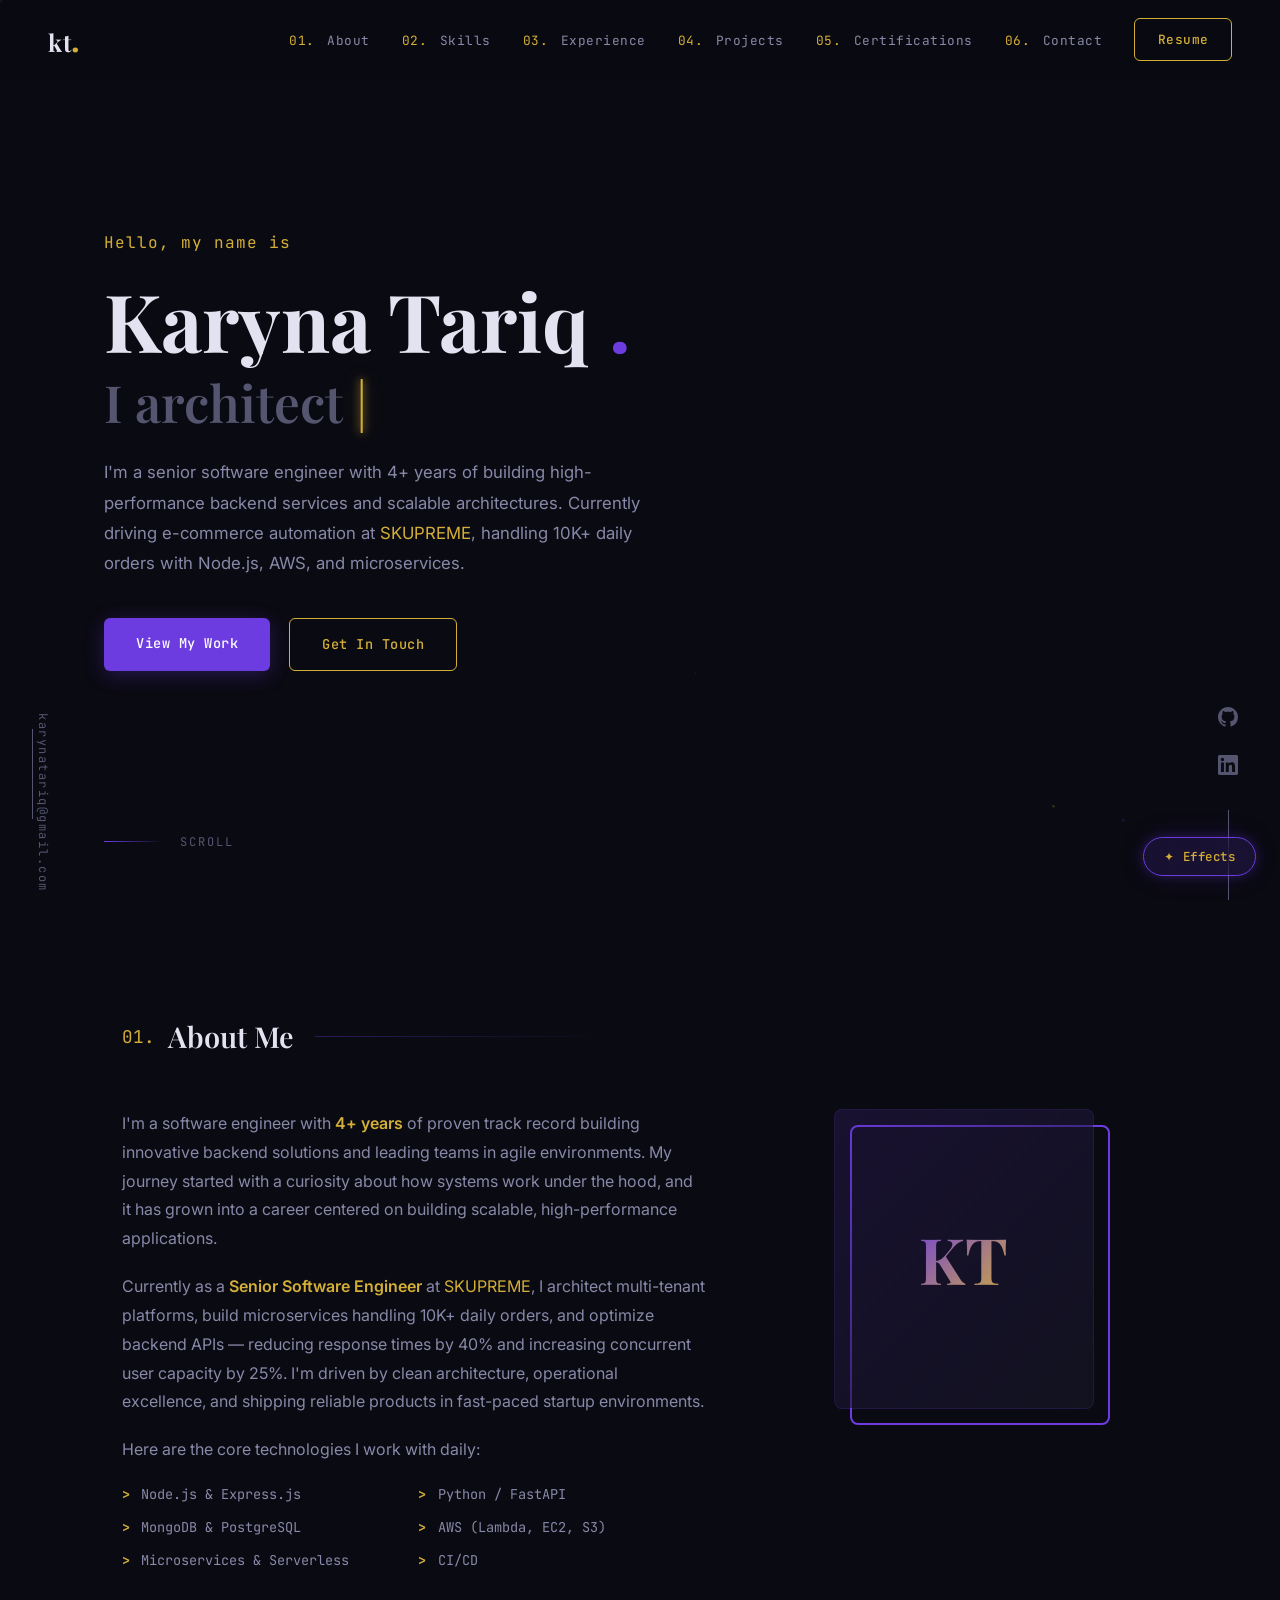
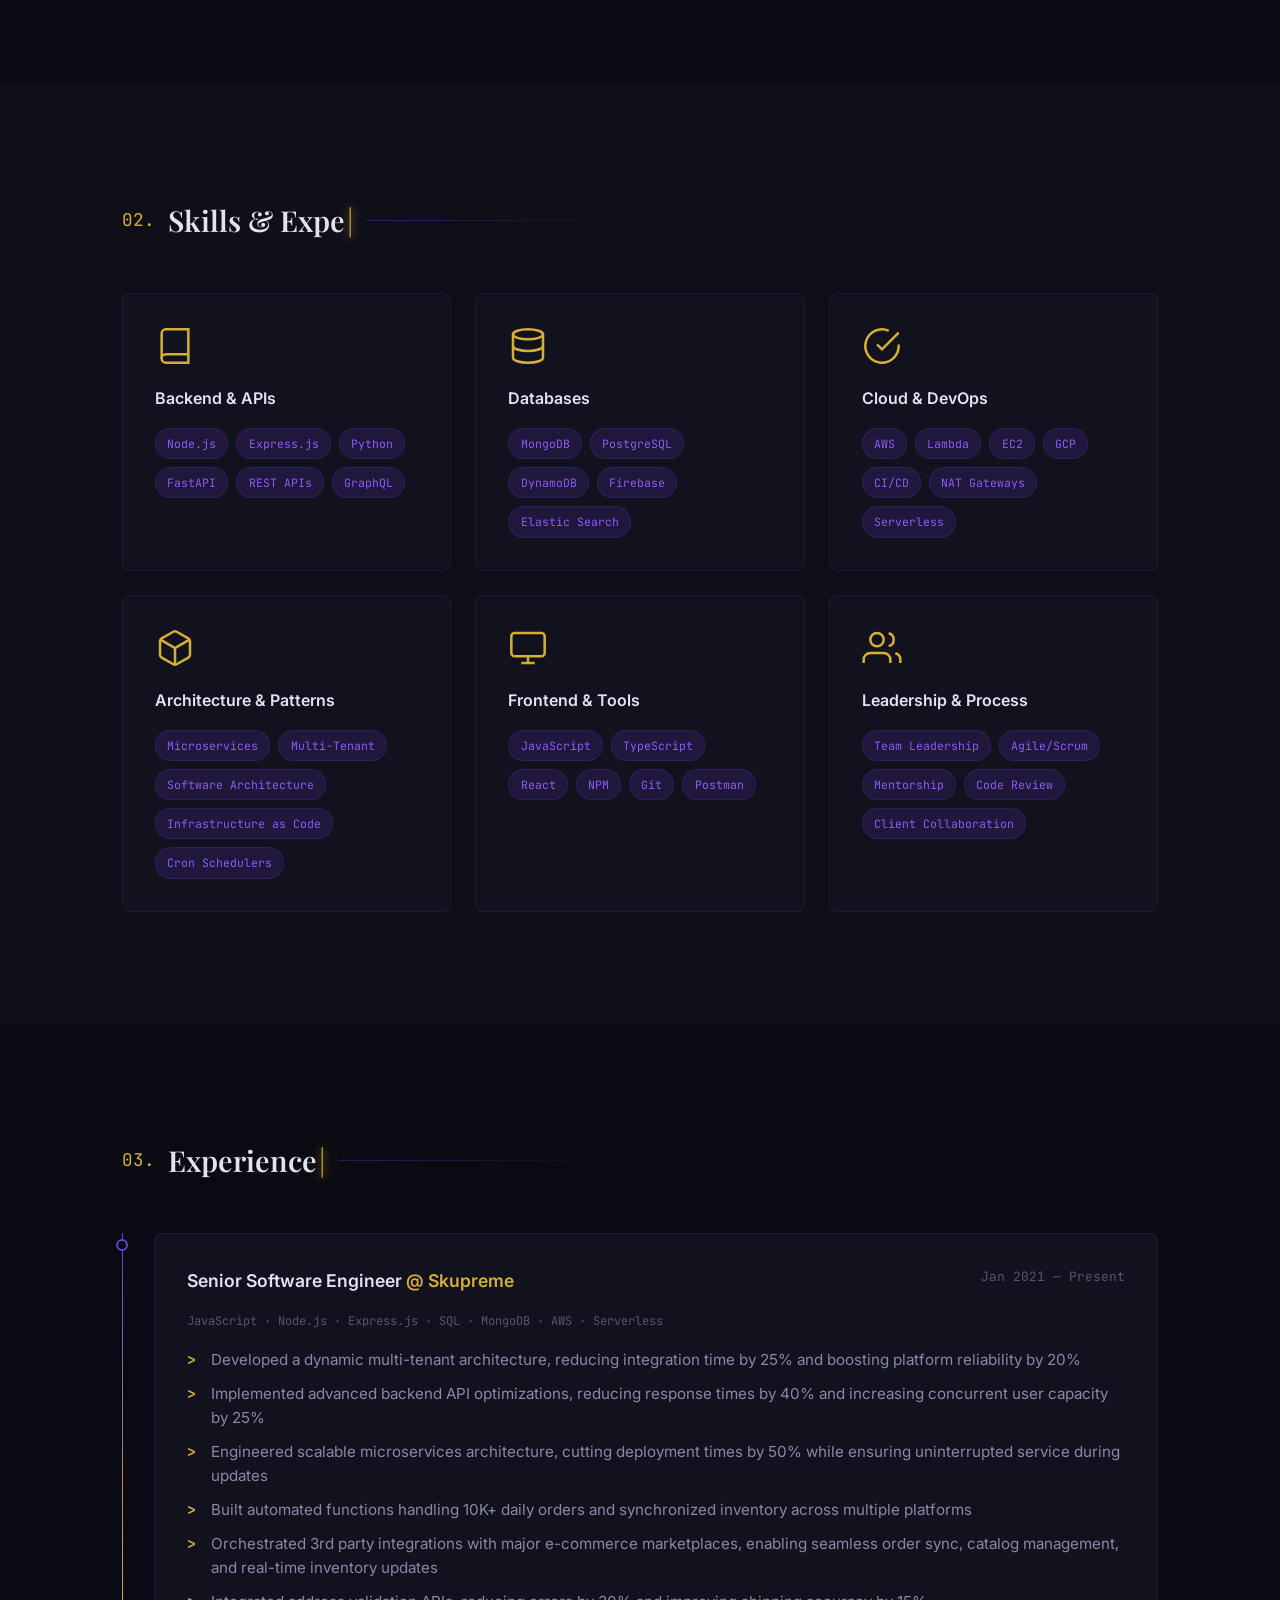
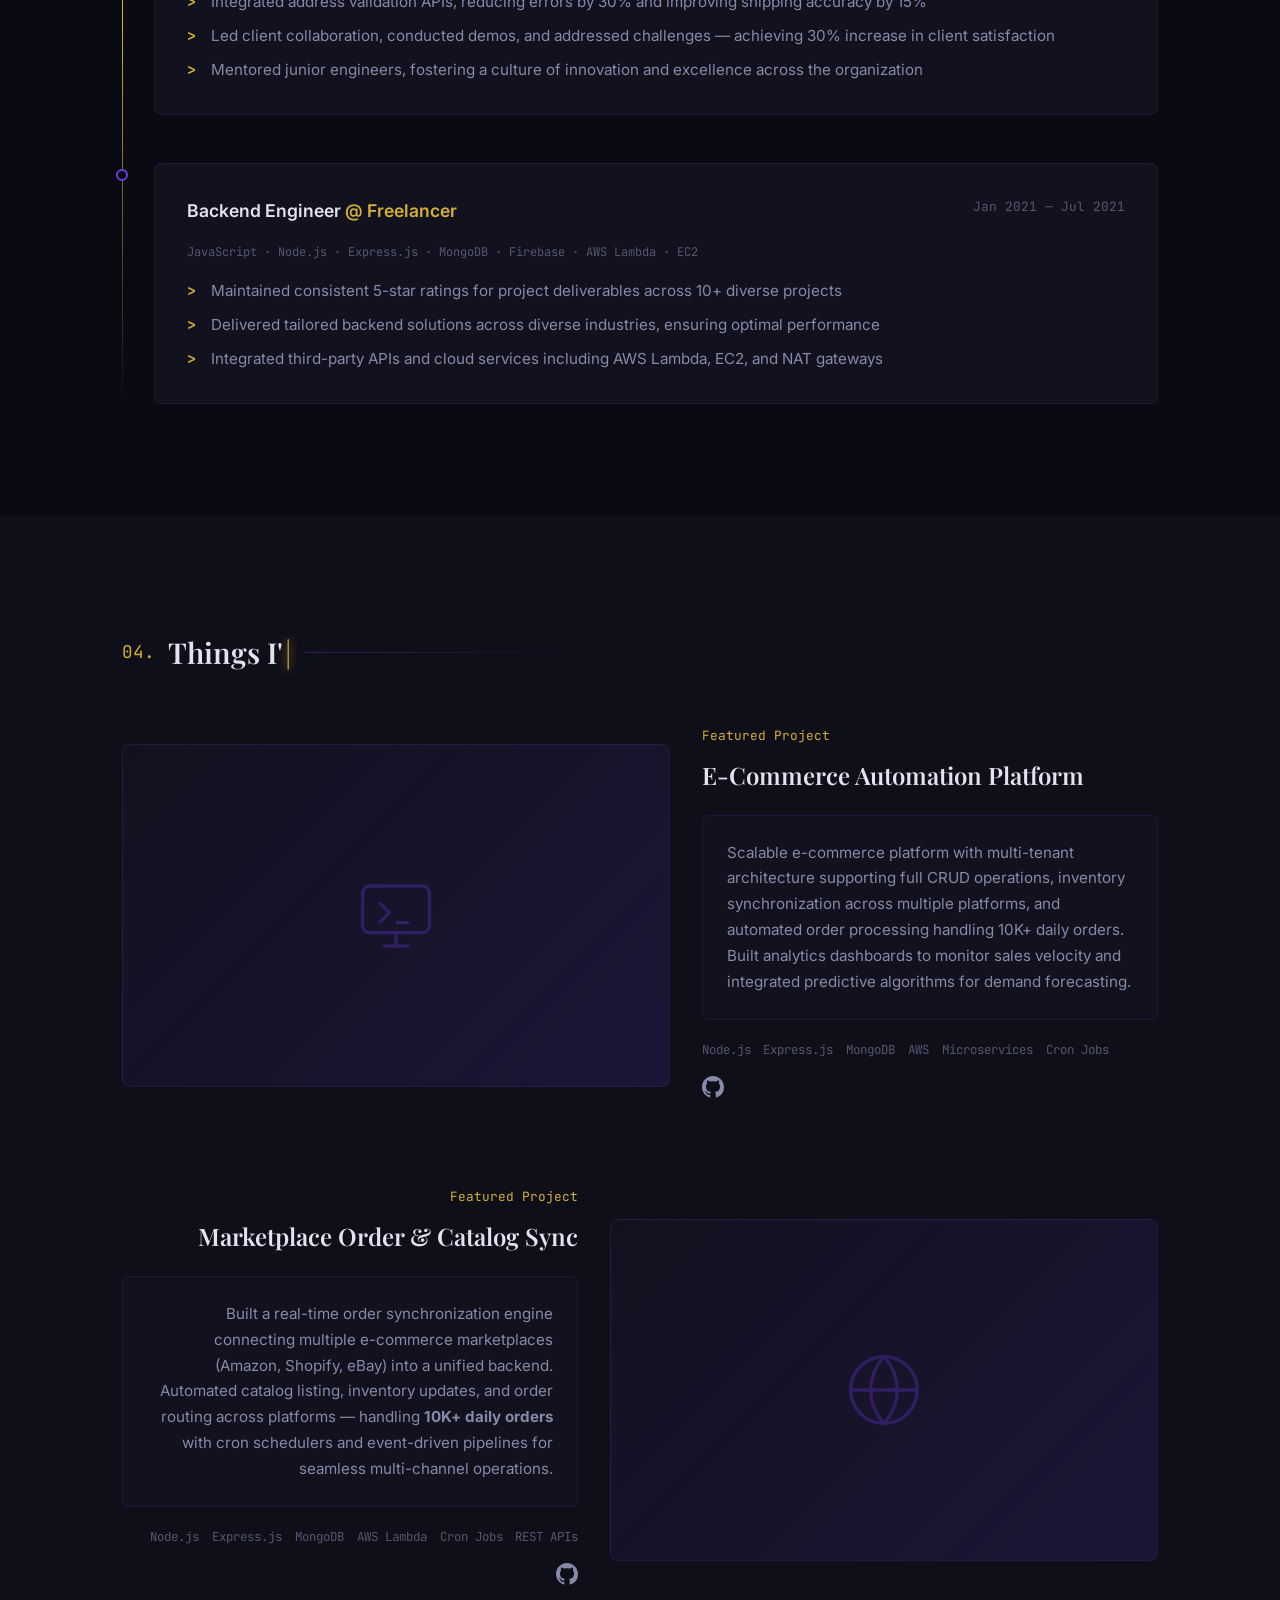
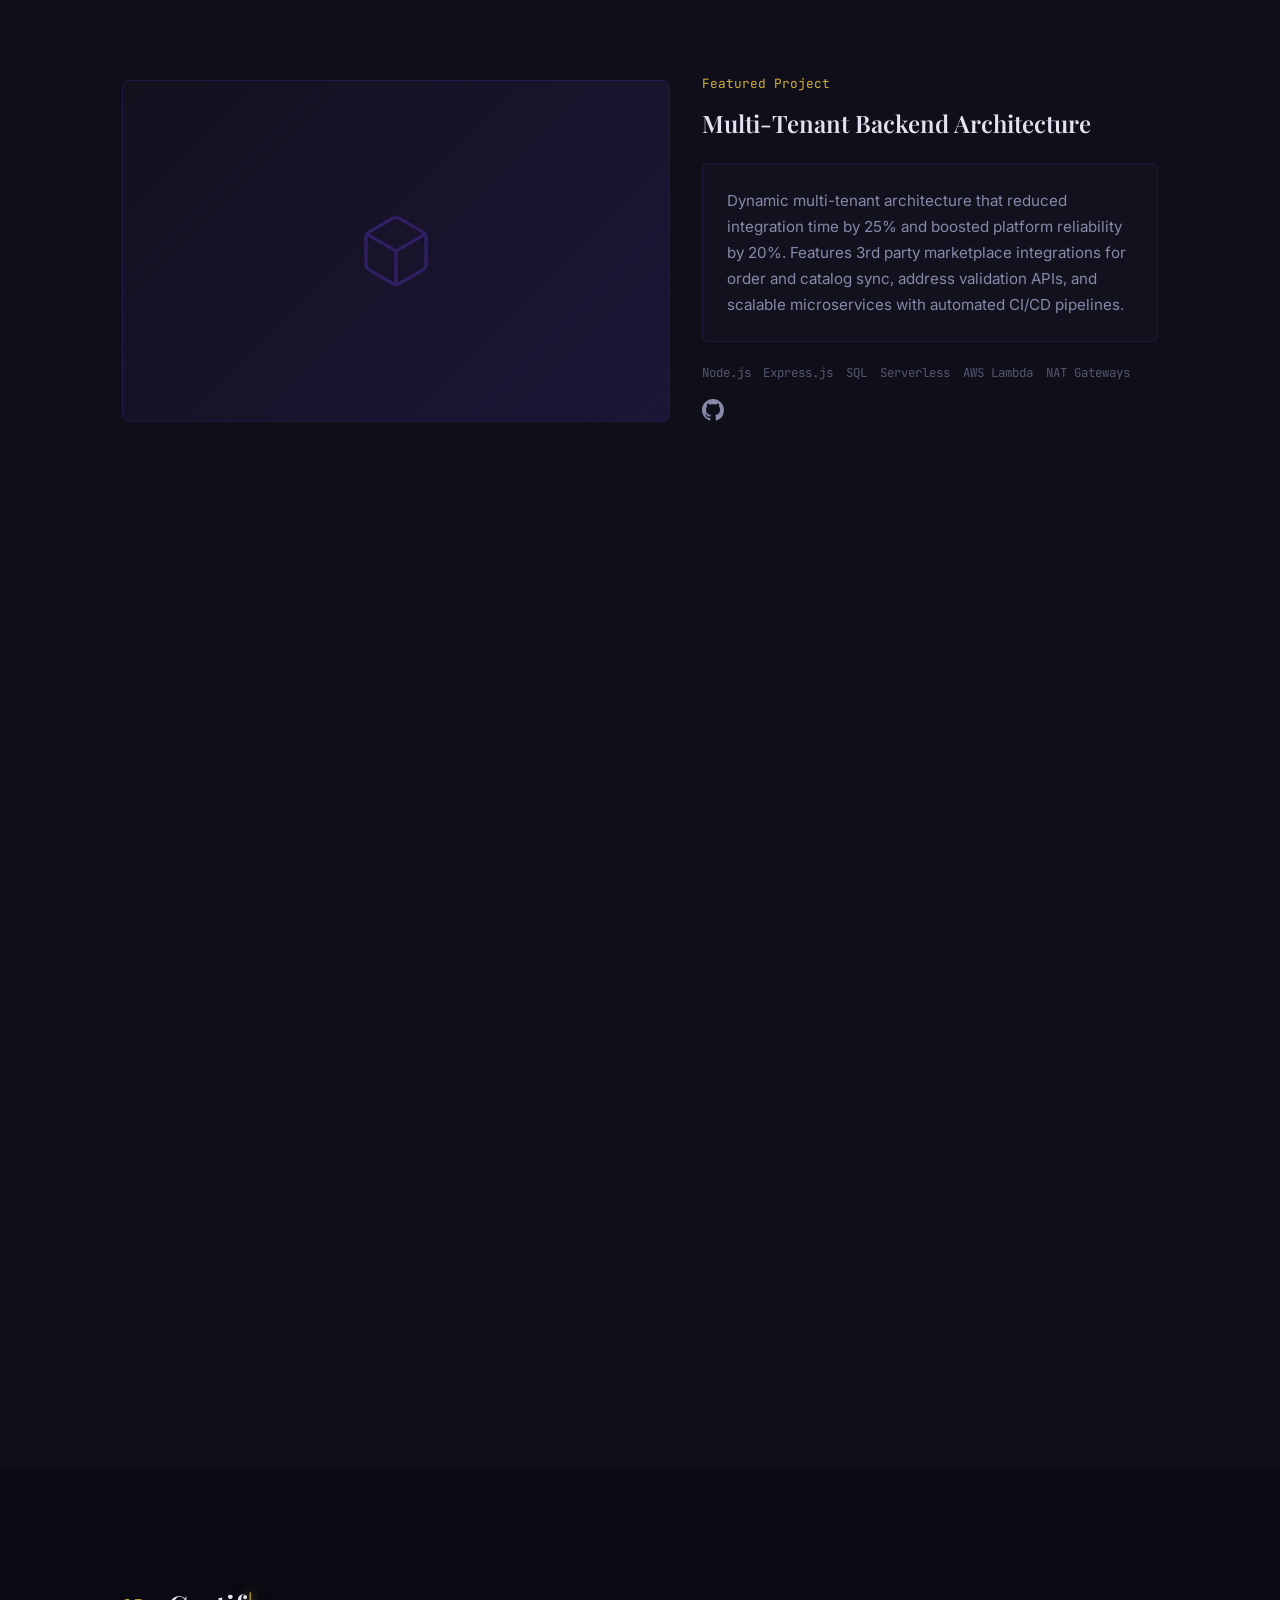
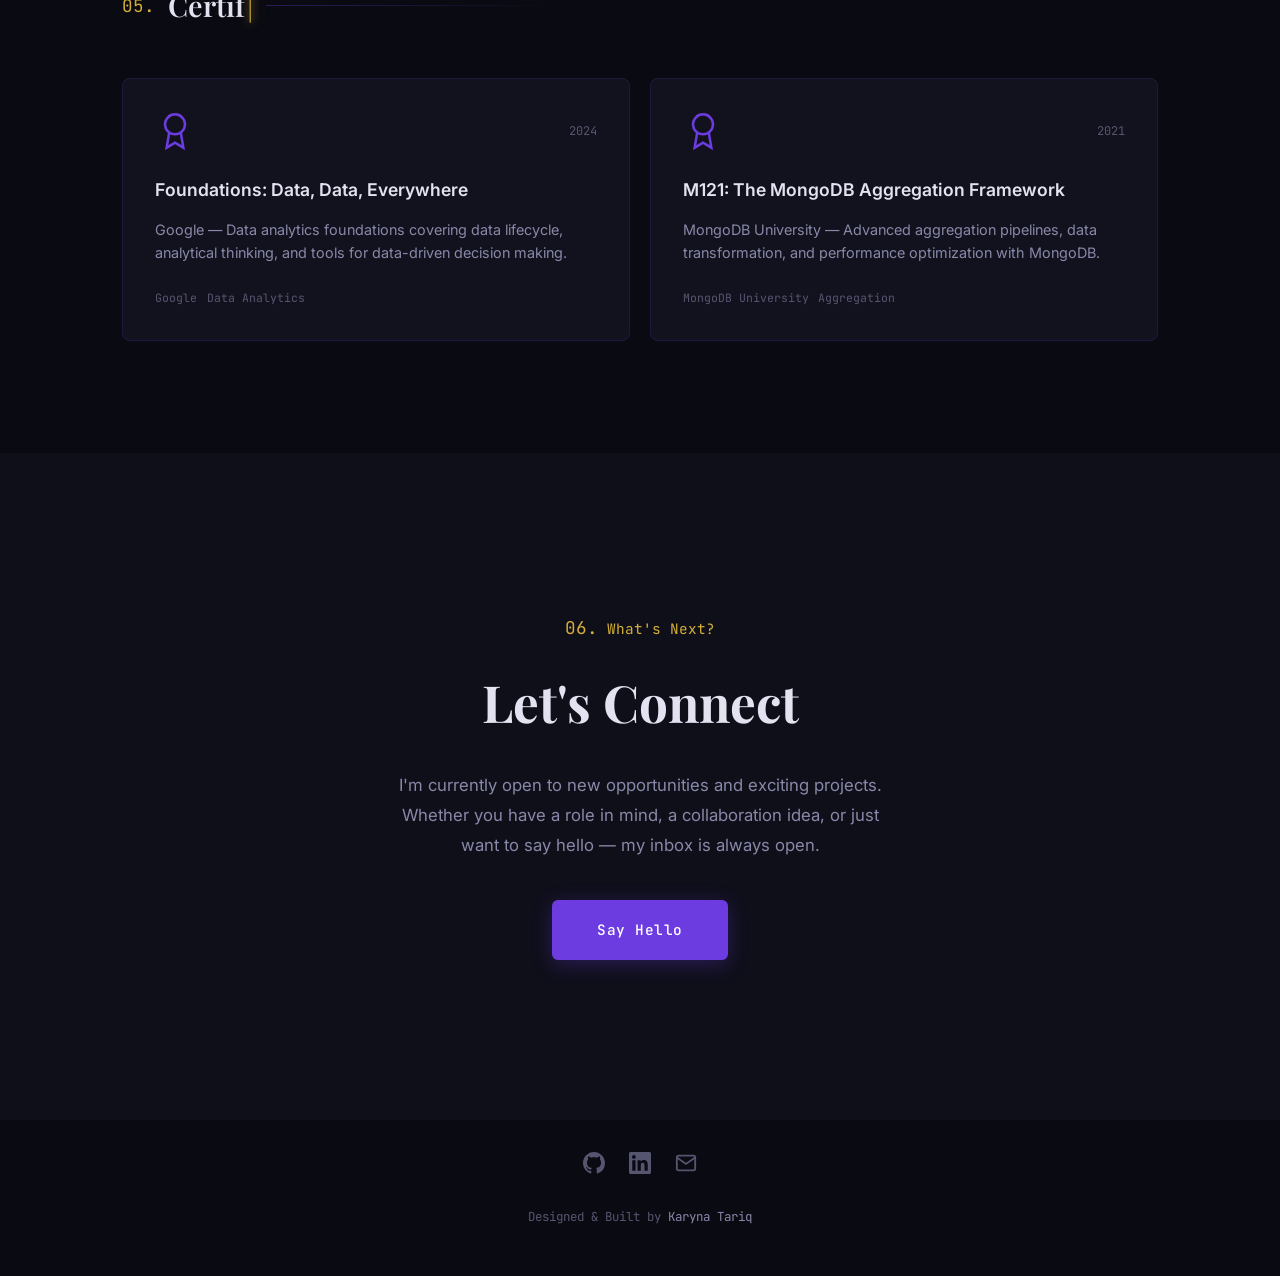
==== commit 7dae2c10: "Add professional resume page with print-to-PDF support Made-with: Cursor" ====
--- a/index.html
+++ b/index.html
@@ -32,7 +32,7 @@
       <li><a href="#projects" class="nav__link"><span class="nav__link-num">04.</span> Projects</a></li>
       <li><a href="#certifications" class="nav__link"><span class="nav__link-num">05.</span> Certifications</a></li>
       <li><a href="#contact" class="nav__link"><span class="nav__link-num">06.</span> Contact</a></li>
-      <li><a href="#" class="btn btn--outline btn--sm">Resume</a></li>
+      <li><a href="resume.html" class="btn btn--outline btn--sm">Resume</a></li>
     </ul>
   </nav>
 
